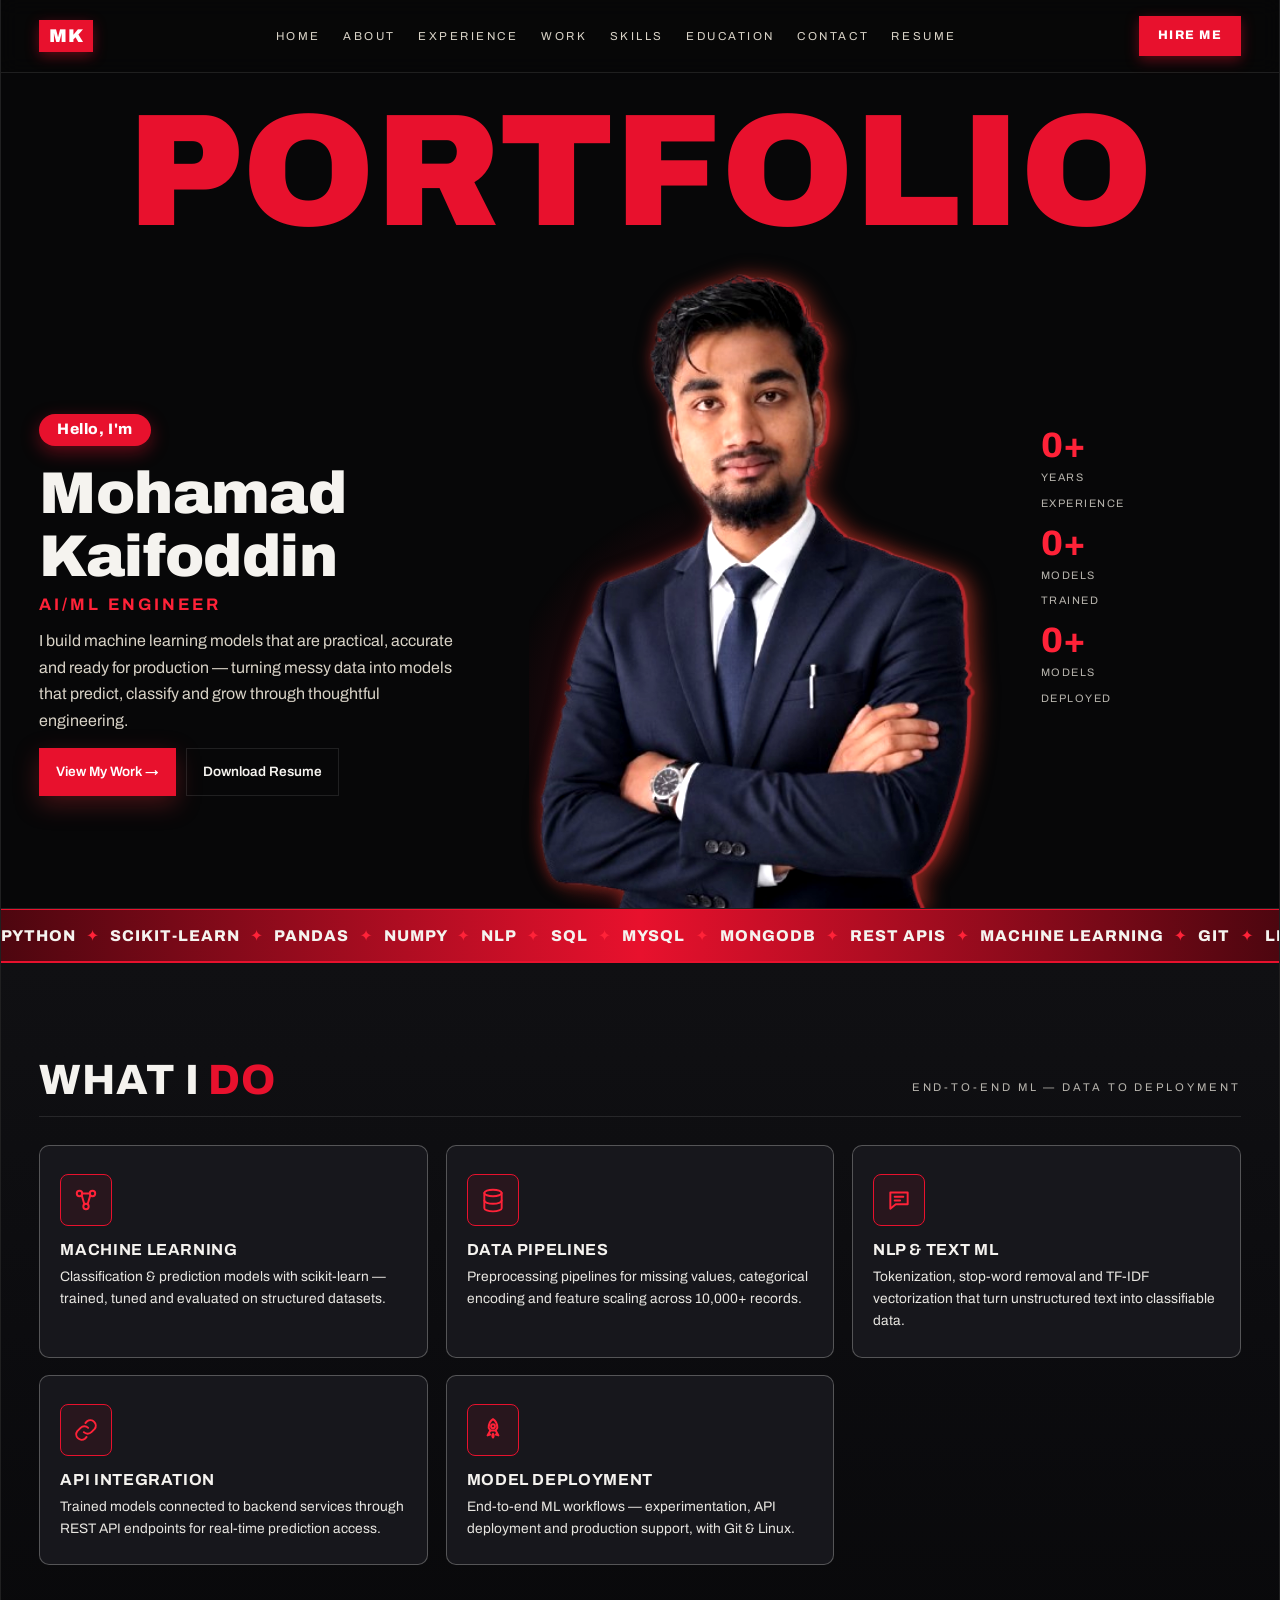
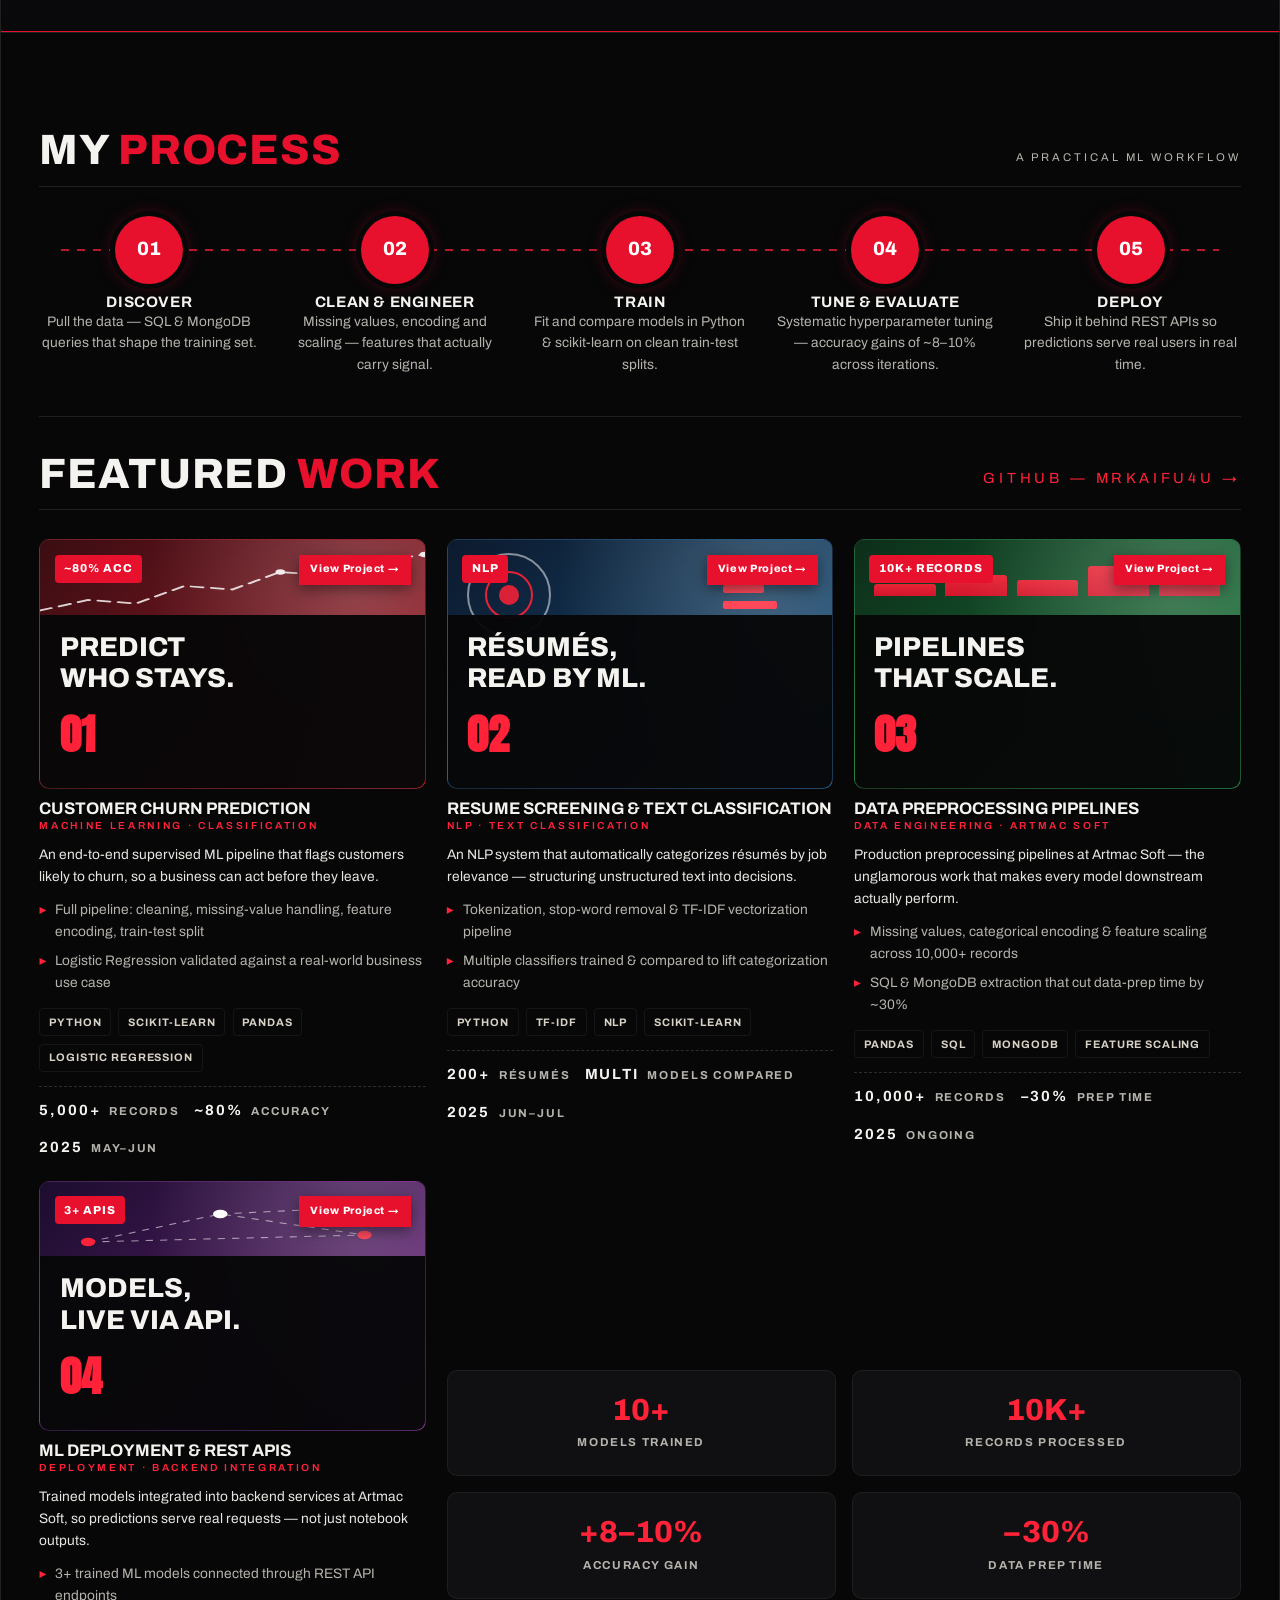
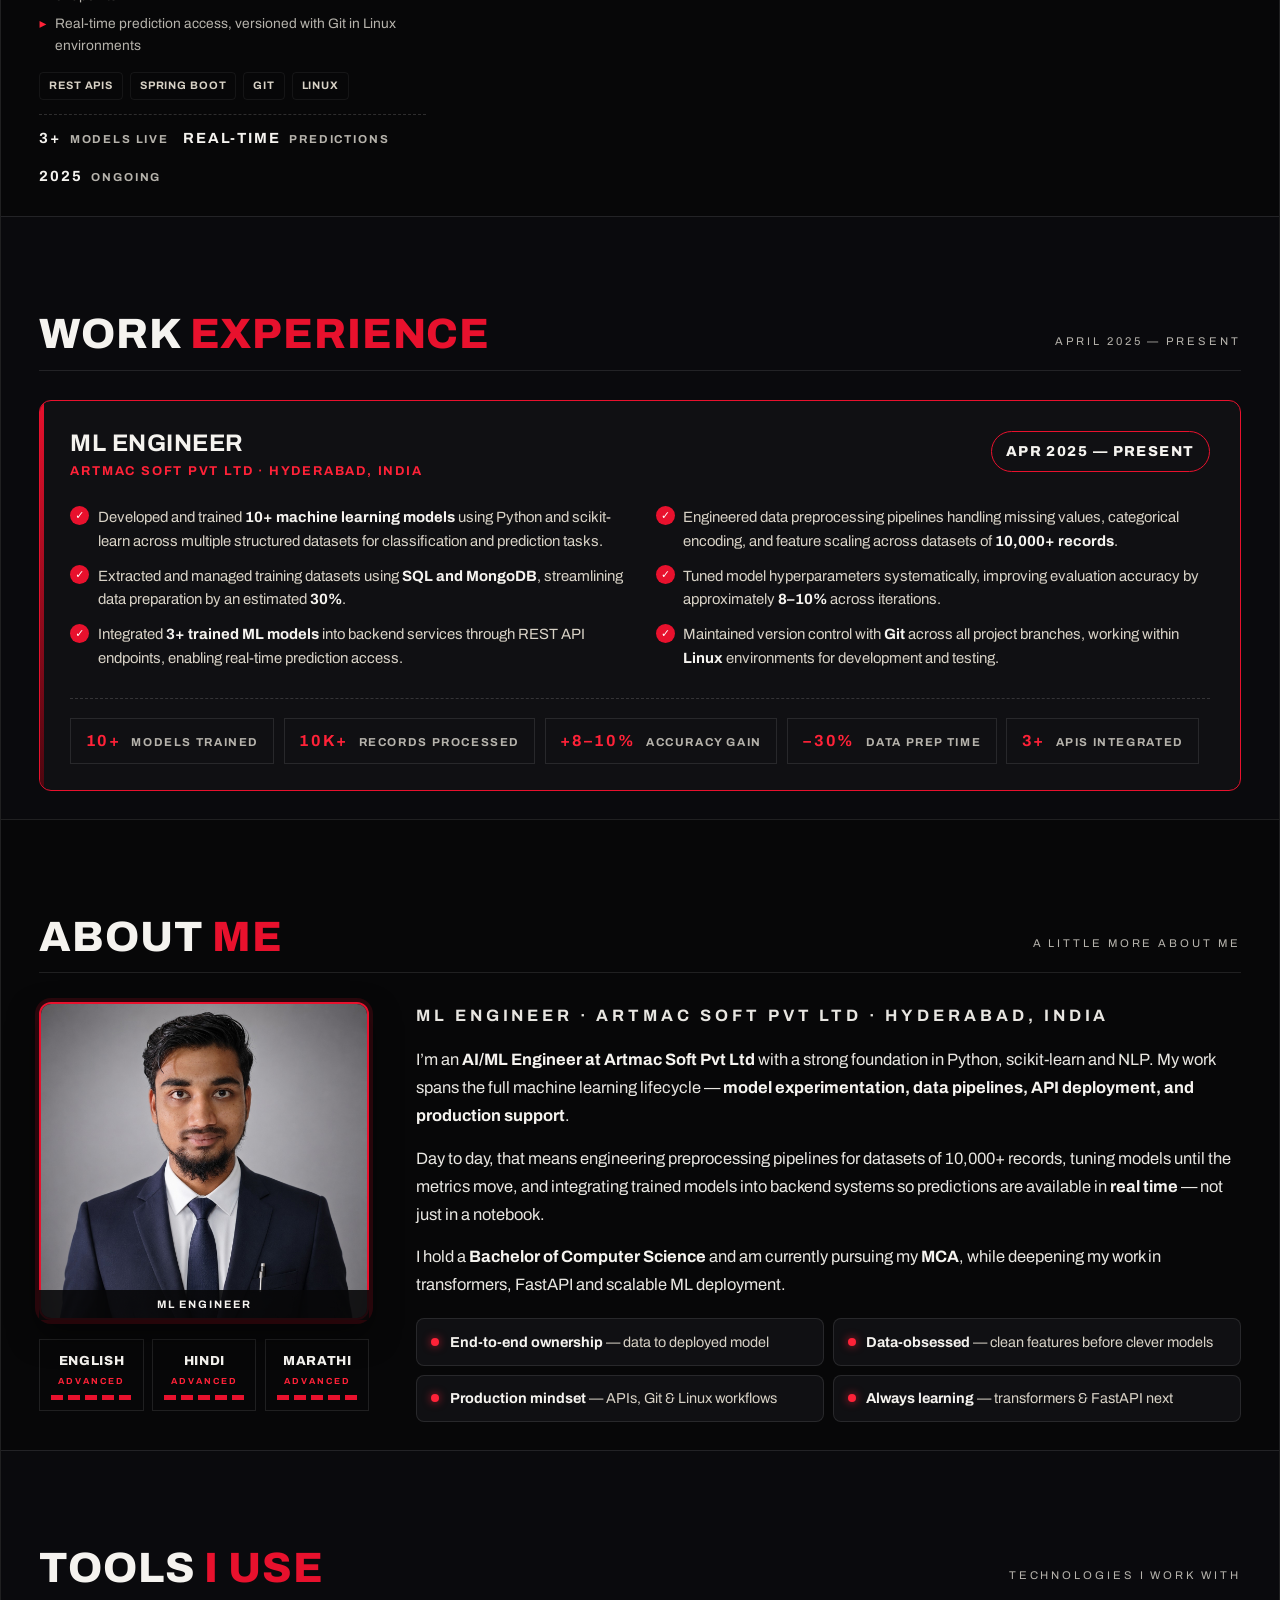
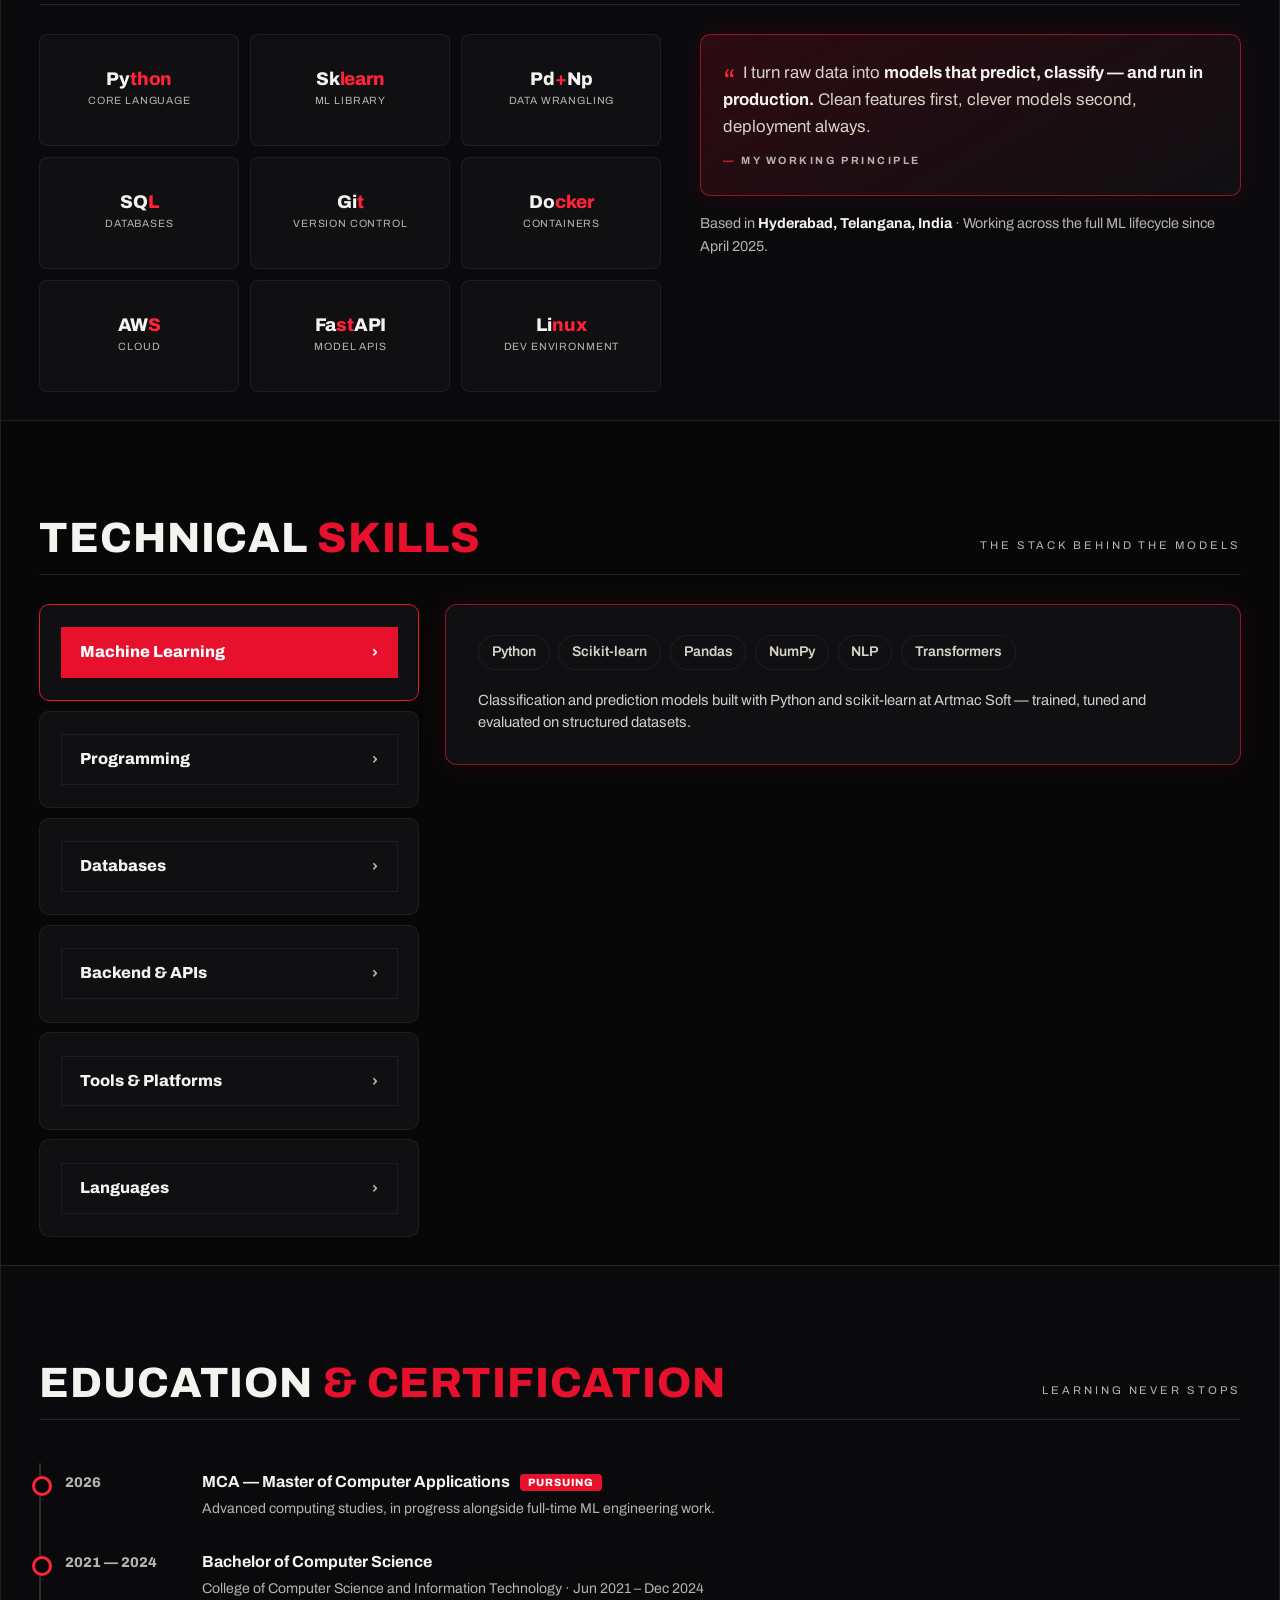
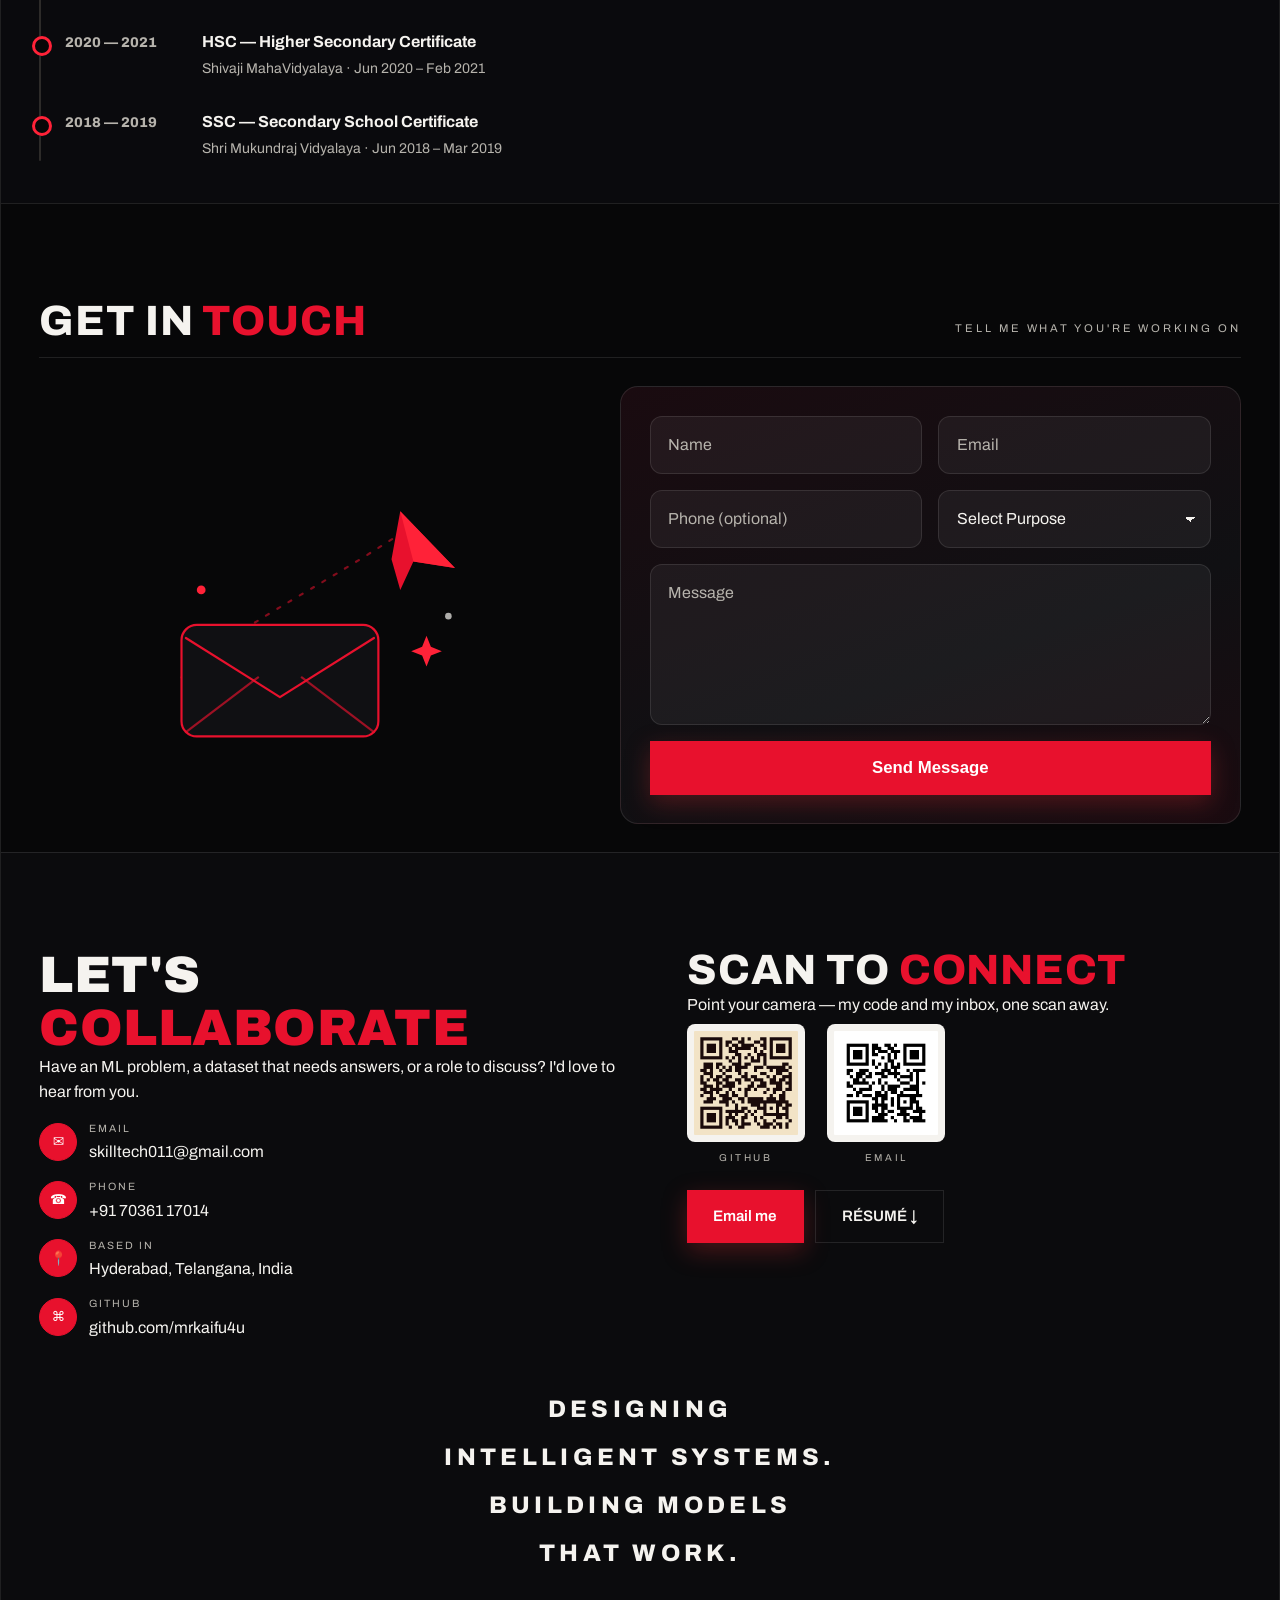
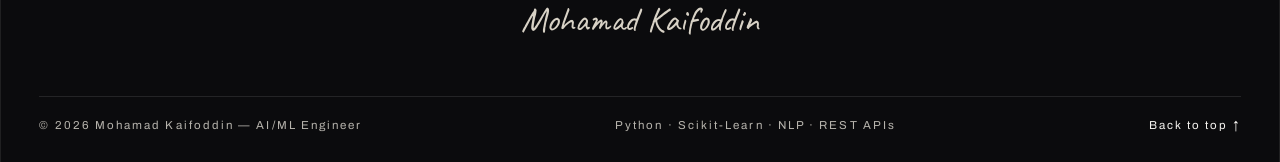
==== portfolio_webiste/index.html @ ff74d94d "v52: narrower red shadow on hero photo" ====
<!DOCTYPE html>
<html lang="en">
<head>
  <meta charset="UTF-8" />
  <meta name="viewport" content="width=device-width, initial-scale=1.0" />
  <title>Mohamad Kaifoddin — AI/ML Engineer</title>
  <meta name="description" content="Portfolio of Mohamad Kaifoddin, AI/ML Engineer in Hyderabad, India. Python, Scikit-learn, NLP, data pipelines and model deployment. ML Engineer at Artmac Soft Pvt Ltd." />
  <meta property="og:title" content="Mohamad Kaifoddin — AI/ML Engineer" />
  <meta property="og:description" content="I build machine learning models that are practical, accurate and ready for production." />
  <meta property="og:image" content="kaif_1.jpeg" />
  <link rel="preconnect" href="https://fonts.googleapis.com" />
  <link rel="preconnect" href="https://fonts.gstatic.com" crossorigin />
  <link href="https://fonts.googleapis.com/css2?family=Anton&family=Archivo:wght@400;500;600;700;800;900&family=Caveat:wght@600;700&family=Inter:wght@400;500;600;700&display=swap" rel="stylesheet" />
  <link rel="stylesheet" href="style.css?v=52" />
  <link rel="icon" href="data:image/svg+xml,<svg xmlns='http://www.w3.org/2000/svg' viewBox='0 0 100 100'><rect width='100' height='100' rx='20' fill='%23c1272d'/><text x='50' y='68' font-size='52' text-anchor='middle' fill='%23f2e3c6' font-family='Arial' font-weight='bold'>MK</text></svg>" />
  <noscript><style>.page-skeleton{display:none!important}</style></noscript>
</head>
<body>
  <!-- PAGE SKELETON LOADER : shimmering placeholders while the page loads -->
  <div class="page-skeleton" id="pageSkeleton" aria-hidden="true">
    <div class="sk sk-topbar"></div>
    <div class="sk sk-hero"></div>
    <div class="sk-row"><div class="sk sk-card"></div><div class="sk sk-card"></div><div class="sk sk-card"></div></div>
    <div class="sk-row"><div class="sk sk-card"></div><div class="sk sk-card"></div></div>
    <div class="sk sk-wide"></div>
  </div>
  <div class="progress" id="progress" aria-hidden="true"></div>
  <div class="cursor" id="cursor" aria-hidden="true"></div>

  <div class="poster">
    <!-- TOP BAR : exactly like the reference -->
    <header class="topbar">
      <a class="brand" href="#home" aria-label="Mohamad Kaifoddin — home"><span class="brand-mark">MK</span></a>
      <nav class="topnav" id="topnav" aria-label="Sections">
        <a href="#home">Home</a>
        <a href="#about">About</a>
        <a href="#experience">Experience</a>
        <a href="#work">Work</a>
        <a href="#skills">Skills</a>
        <a href="#education">Education</a>
        <a href="#get-in-touch">Contact</a>
        <a href="Mohamad_Kaifoddin_AI_ML_Engineer_1-3Yrs.pdf" target="_blank" rel="noopener">Resume</a>
      </nav>
      <button class="nav-toggle" id="navToggle" type="button" aria-label="Open menu" aria-expanded="false" aria-controls="topnav"><span></span><span></span><span></span></button>
      <a class="hire-me" href="#get-in-touch">Hire Me</a>
    </header>

    <!-- HERO -->
    <section class="hero" id="home">
      <h1 class="mega" aria-label="Portfolio"><span>P</span><span>O</span><span>R</span><span>T</span><span>F</span><span>O</span><span>L</span><span>I</span><span>O</span></h1>


      <div class="hero-grid">
        <div class="hero-left reveal">
          <p class="hello">Hello, I'm</p>
          <h2>Mohamad<br />Kaifoddin</h2>
          <p class="role">AI/ML Engineer</p>
          <p class="hero-text">I build machine learning models that are practical, accurate and ready for production — turning messy data into models that predict, classify and grow through thoughtful engineering.</p>
          <div class="hero-cta">
            <a class="btn btn-red" href="#work">View My Work →</a>
            <a class="btn btn-ghost" href="Mohamad_Kaifoddin_AI_ML_Engineer_1-3Yrs.pdf" download="Mohamad_Kaifoddin_AI_ML_Engineer_1-3Yrs.pdf">Download Resume</a>
          </div>
        </div>

        <div class="hero-photo reveal" id="heroPhoto">
          <div class="photo-circle" aria-hidden="true"></div>
          <div class="photo-glow" aria-hidden="true"></div>
          <img src="kaif_1-removebg-preview.png" alt="Mohamad Kaifoddin, AI/ML Engineer, arms crossed" />
          <div class="badge-rot" aria-hidden="true">
            <svg viewBox="0 0 120 120"><defs><path id="circ" d="M60,60 m-46,0 a46,46 0 1,1 92,0 a46,46 0 1,1 -92,0"/></defs><text><textPath href="#circ">DESIGNING INTELLIGENT SYSTEMS • BUILDING MODELS THAT WORK • </textPath></text><text x="60" y="68" class="badge-star">✦</text></svg>
          </div>
        </div>

        <div class="hero-right reveal">
          <p class="hero-side-note">Designing intelligent systems. Building models that work.</p>
          <div class="stats">
            <div class="stat"><strong><span class="count" data-target="1">0</span>+</strong><span>Years<br />Experience</span></div>
            <div class="stat"><strong><span class="count" data-target="10">0</span>+</strong><span>Models<br />Trained</span></div>
            <div class="stat"><strong><span class="count" data-target="3">0</span>+</strong><span>Models<br />Deployed</span></div>
          </div>
        </div>
      </div>
    </section>

    <!-- WHAT I DO -->
    <!-- MARQUEE : scrolling skills strip, like the reference -->
    <div class="marquee" aria-label="Skills at a glance">
      <div class="marquee-track">
        <span>Python <i>✦</i> Scikit-learn <i>✦</i> Pandas <i>✦</i> NumPy <i>✦</i> NLP <i>✦</i> SQL <i>✦</i> MySQL <i>✦</i> MongoDB <i>✦</i> REST APIs <i>✦</i> Machine Learning <i>✦</i> Git <i>✦</i> Linux <i>✦</i> Docker <i>✦</i> AWS <i>✦</i> JavaScript <i>✦</i>&nbsp;</span>
        <span aria-hidden="true">Python <i>✦</i> Scikit-learn <i>✦</i> Pandas <i>✦</i> NumPy <i>✦</i> NLP <i>✦</i> SQL <i>✦</i> MySQL <i>✦</i> MongoDB <i>✦</i> REST APIs <i>✦</i> Machine Learning <i>✦</i> Git <i>✦</i> Linux <i>✦</i> Docker <i>✦</i> AWS <i>✦</i> JavaScript <i>✦</i>&nbsp;</span>
      </div>
    </div>

    <section class="block" id="services">
      <div class="sec-head reveal">
        <h2 class="sec-title">WHAT I <em>DO</em></h2>
        <span class="sec-kicker">End-to-end ML — data to deployment</span>
      </div>
      <div class="cards-5">
        <article class="card reveal"><div class="card-ic"><svg viewBox="0 0 24 24" fill="none" stroke="currentColor" stroke-width="1.8" stroke-linecap="round"><circle cx="6" cy="6" r="2.5"/><circle cx="18" cy="6" r="2.5"/><circle cx="12" cy="18" r="2.5"/><path d="M8 7.5 10.5 16M16 7.5 13.5 16M8.5 6h7"/></svg></div><h3>MACHINE LEARNING</h3><p>Classification &amp; prediction models with scikit-learn — trained, tuned and evaluated on structured datasets.</p></article>
        <article class="card reveal"><div class="card-ic"><svg viewBox="0 0 24 24" fill="none" stroke="currentColor" stroke-width="1.8" stroke-linecap="round"><ellipse cx="12" cy="5.5" rx="8" ry="3"/><path d="M4 5.5v14c0 1.7 3.6 3 8 3s8-1.3 8-3v-14"/><path d="M4 12.5c0 1.7 3.6 3 8 3s8-1.3 8-3"/></svg></div><h3>DATA PIPELINES</h3><p>Preprocessing pipelines for missing values, categorical encoding and feature scaling across 10,000+ records.</p></article>
        <article class="card reveal"><div class="card-ic"><svg viewBox="0 0 24 24" fill="none" stroke="currentColor" stroke-width="1.8" stroke-linecap="round" stroke-linejoin="round"><path d="M4 5h16v11H9l-5 4V5z"/><path d="M8 9h8M8 12.5h5"/></svg></div><h3>NLP &amp; TEXT ML</h3><p>Tokenization, stop-word removal and TF-IDF vectorization that turn unstructured text into classifiable data.</p></article>
        <article class="card reveal"><div class="card-ic"><svg viewBox="0 0 24 24" fill="none" stroke="currentColor" stroke-width="1.8" stroke-linecap="round"><path d="M10 14a5 5 0 0 0 7 0l3-3a5 5 0 0 0-7-7l-1.5 1.5"/><path d="M14 10a5 5 0 0 0-7 0l-3 3a5 5 0 0 0 7 7l1.5-1.5"/></svg></div><h3>API INTEGRATION</h3><p>Trained models connected to backend services through REST API endpoints for real-time prediction access.</p></article>
        <article class="card reveal"><div class="card-ic"><svg viewBox="0 0 24 24" fill="none" stroke="currentColor" stroke-width="1.8" stroke-linecap="round" stroke-linejoin="round"><path d="M12 2c2.8 1.8 4 5 4 8l-1.5 2.5h-5L8 10c0-3 1.2-6.2 4-8z"/><circle cx="12" cy="8.5" r="1.8"/><path d="M9.5 12.5 7 17l2.5-.8M14.5 12.5 17 17l-2.5-.8"/><path d="M12 15.5c.8 1.2.8 2.5 0 3.5-.8-1-.8-2.3 0-3.5z"/></svg></div><h3>MODEL DEPLOYMENT</h3><p>End-to-end ML workflows — experimentation, API deployment and production support, with Git &amp; Linux.</p></article>
      </div>
    </section>

    <!-- MY PROCESS + FEATURED WORK -->
    <section class="block split">
      <div class="process reveal">
        <div class="sec-head">
          <h2 class="sec-title">MY <em>PROCESS</em></h2>
          <span class="sec-kicker">A practical ML workflow</span>
        </div>
        <ol class="steps">
          <li><span>01</span><div class="step-ic"><svg viewBox="0 0 24 24" fill="none" stroke="currentColor" stroke-width="1.8" stroke-linecap="round"><circle cx="10.5" cy="10.5" r="6.5"/><path d="m15.5 15.5 5 5"/></svg></div><div><h3>DISCOVER</h3><p>Pull the data — SQL &amp; MongoDB queries that shape the training set.</p></div></li>
          <li><span>02</span><div class="step-ic"><svg viewBox="0 0 24 24" fill="none" stroke="currentColor" stroke-width="1.8" stroke-linecap="round" stroke-linejoin="round"><path d="M3 5h18l-7 8v5l-4 2v-7L3 5z"/></svg></div><div><h3>CLEAN &amp; ENGINEER</h3><p>Missing values, encoding and scaling — features that actually carry signal.</p></div></li>
          <li><span>03</span><div class="step-ic"><svg viewBox="0 0 24 24" fill="none" stroke="currentColor" stroke-width="1.8" stroke-linecap="round" stroke-linejoin="round"><path d="M10 2v6L4.5 18a2 2 0 0 0 1.8 3h11.4a2 2 0 0 0 1.8-3L14 8V2"/><path d="M8.5 2h7"/><path d="M7 14h10"/></svg></div><div><h3>TRAIN</h3><p>Fit and compare models in Python &amp; scikit-learn on clean train-test splits.</p></div></li>
          <li><span>04</span><div class="step-ic"><svg viewBox="0 0 24 24" fill="none" stroke="currentColor" stroke-width="1.8" stroke-linecap="round"><path d="M4 7h9M19 7h1M4 17h3M13 17h7"/><circle cx="15" cy="7" r="2.2"/><circle cx="9" cy="17" r="2.2"/></svg></div><div><h3>TUNE &amp; EVALUATE</h3><p>Systematic hyperparameter tuning — accuracy gains of ~8–10% across iterations.</p></div></li>
          <li><span>05</span><div class="step-ic"><svg viewBox="0 0 24 24" fill="none" stroke="currentColor" stroke-width="1.8" stroke-linecap="round" stroke-linejoin="round"><path d="M12 2c2.8 1.8 4 5 4 8l-1.5 2.5h-5L8 10c0-3 1.2-6.2 4-8z"/><circle cx="12" cy="8.5" r="1.8"/><path d="M9.5 12.5 7 17l2.5-.8M14.5 12.5 17 17l-2.5-.8"/></svg></div><div><h3>DEPLOY</h3><p>Ship it behind REST APIs so predictions serve real users in real time.</p></div></li>
        </ol>
      </div>

      <div class="work" id="work">
        <div class="work-head reveal">
          <h2 class="sec-title">FEATURED <em>WORK</em></h2>
          <a class="sec-kicker" href="https://github.com/mrkaifu4u" target="_blank" rel="noopener">GITHUB — MRKAIFU4U →</a>
        </div>
        <div class="projects">
          <article class="project reveal">
            <div class="project-visual churn">
              <span class="project-badge">~80% ACC</span>
              <a class="project-view" href="https://github.com/mrkaifu4u" target="_blank" rel="noopener">View Project →</a>
              <svg class="viz-line" viewBox="0 0 320 100" preserveAspectRatio="none" aria-hidden="true"><polyline points="0,85 40,70 80,75 120,50 160,55 200,30 240,35 280,15 320,5" fill="none" stroke="rgba(255,255,255,.9)" stroke-width="2.5" stroke-linecap="round"/><circle cx="200" cy="30" r="4" fill="#fff"/><circle cx="320" cy="5" r="4" fill="#fff"/></svg>
              <h3>PREDICT<br />WHO STAYS.</h3>
              <span class="project-num">01</span>
            </div>
            <h3 class="project-name">CUSTOMER CHURN PREDICTION</h3>
            <p class="project-cat">MACHINE LEARNING · CLASSIFICATION</p>
            <p class="project-desc">An end-to-end supervised ML pipeline that flags customers likely to churn, so a business can act before they leave.</p>
            <ul class="project-points">
              <li>Full pipeline: cleaning, missing-value handling, feature encoding, train-test split</li>
              <li>Logistic Regression validated against a real-world business use case</li>
            </ul>
            <div class="project-tags"><span>PYTHON</span><span>SCIKIT-LEARN</span><span>PANDAS</span><span>LOGISTIC REGRESSION</span></div>
            <div class="project-meta"><span><strong>5,000+</strong> Records</span><span><strong>~80%</strong> Accuracy</span><span><strong>2025</strong> May–Jun</span></div>
          </article>
          <article class="project reveal">
            <div class="project-visual nlp">
              <span class="project-badge">NLP</span>
              <a class="project-view" href="https://github.com/mrkaifu4u" target="_blank" rel="noopener">View Project →</a>
              <div class="viz-rings" aria-hidden="true"><span></span><span></span><span></span></div>
              <div class="viz-bars" aria-hidden="true"><i style="--w:70%"></i><i style="--w:45%"></i><i style="--w:60%"></i></div>
              <h3>RÉSUMÉS,<br />READ BY ML.</h3>
              <span class="project-num">02</span>
            </div>
            <h3 class="project-name">RESUME SCREENING &amp; TEXT CLASSIFICATION</h3>
            <p class="project-cat">NLP · TEXT CLASSIFICATION</p>
            <p class="project-desc">An NLP system that automatically categorizes résumés by job relevance — structuring unstructured text into decisions.</p>
            <ul class="project-points">
              <li>Tokenization, stop-word removal &amp; TF-IDF vectorization pipeline</li>
              <li>Multiple classifiers trained &amp; compared to lift categorization accuracy</li>
            </ul>
            <div class="project-tags"><span>PYTHON</span><span>TF-IDF</span><span>NLP</span><span>SCIKIT-LEARN</span></div>
            <div class="project-meta"><span><strong>200+</strong> Résumés</span><span><strong>Multi</strong> Models Compared</span><span><strong>2025</strong> Jun–Jul</span></div>
          </article>
          <article class="project reveal">
            <div class="project-visual data">
              <span class="project-badge">10K+ RECORDS</span>
              <a class="project-view" href="https://github.com/mrkaifu4u" target="_blank" rel="noopener">View Project →</a>
              <div class="viz-chart" aria-hidden="true"><i style="--h:35%"></i><i style="--h:60%"></i><i style="--h:45%"></i><i style="--h:85%"></i><i style="--h:70%"></i></div>
              <h3>PIPELINES<br />THAT SCALE.</h3>
              <span class="project-num">03</span>
            </div>
            <h3 class="project-name">DATA PREPROCESSING PIPELINES</h3>
            <p class="project-cat">DATA ENGINEERING · ARTMAC SOFT</p>
            <p class="project-desc">Production preprocessing pipelines at Artmac Soft — the unglamorous work that makes every model downstream actually perform.</p>
            <ul class="project-points">
              <li>Missing values, categorical encoding &amp; feature scaling across 10,000+ records</li>
              <li>SQL &amp; MongoDB extraction that cut data-prep time by ~30%</li>
            </ul>
            <div class="project-tags"><span>PANDAS</span><span>SQL</span><span>MONGODB</span><span>FEATURE SCALING</span></div>
            <div class="project-meta"><span><strong>10,000+</strong> Records</span><span><strong>−30%</strong> Prep Time</span><span><strong>2025</strong> Ongoing</span></div>
          </article>
          <article class="project reveal">
            <div class="project-visual prod">
              <span class="project-badge">3+ APIS</span>
              <a class="project-view" href="https://github.com/mrkaifu4u" target="_blank" rel="noopener">View Project →</a>
              <svg class="viz-net" viewBox="0 0 320 100" preserveAspectRatio="none" aria-hidden="true"><path d="M40 70 150 30 270 60M150 30 270 20M40 70 270 60" stroke="rgba(255,255,255,.55)" stroke-width="1.5" fill="none"/><circle cx="40" cy="70" r="6" fill="#ff2238"/><circle cx="150" cy="30" r="6" fill="#fff"/><circle cx="270" cy="60" r="6" fill="#ff2238"/><circle cx="270" cy="20" r="5" fill="#fff"/></svg>
              <h3>MODELS,<br />LIVE VIA API.</h3>
              <span class="project-num">04</span>
            </div>
            <h3 class="project-name">ML DEPLOYMENT &amp; REST APIS</h3>
            <p class="project-cat">DEPLOYMENT · BACKEND INTEGRATION</p>
            <p class="project-desc">Trained models integrated into backend services at Artmac Soft, so predictions serve real requests — not just notebook outputs.</p>
            <ul class="project-points">
              <li>3+ trained ML models connected through REST API endpoints</li>
              <li>Real-time prediction access, versioned with Git in Linux environments</li>
            </ul>
            <div class="project-tags"><span>REST APIS</span><span>SPRING BOOT</span><span>GIT</span><span>LINUX</span></div>
            <div class="project-meta"><span><strong>3+</strong> Models Live</span><span><strong>Real-Time</strong> Predictions</span><span><strong>2025</strong> Ongoing</span></div>
          </article>
          <div class="work-stats reveal" aria-label="Performance statistics">
            <div class="work-stat"><strong>10+</strong><span>MODELS TRAINED</span></div>
            <div class="work-stat"><strong>10K+</strong><span>RECORDS PROCESSED</span></div>
            <div class="work-stat"><strong>+8–10%</strong><span>ACCURACY GAIN</span></div>
            <div class="work-stat"><strong>−30%</strong><span>DATA PREP TIME</span></div>
          </div>
        </div>
      </div>
    </section>

    <!-- WORK EXPERIENCE -->
    <section class="block" id="experience">
      <div class="sec-head reveal">
        <h2 class="sec-title">WORK <em>EXPERIENCE</em></h2>
        <span class="sec-kicker">April 2025 — Present</span>
      </div>
      <article class="job-card reveal">
        <div class="job-top">
          <div>
            <h3>ML ENGINEER</h3>
            <p class="job-sub">ARTMAC SOFT PVT LTD · HYDERABAD, INDIA</p>
          </div>
          <span class="job-when">APR 2025 — PRESENT</span>
        </div>
        <ul class="job-points">
          <li>Developed and trained <strong>10+ machine learning models</strong> using Python and scikit-learn across multiple structured datasets for classification and prediction tasks.</li>
          <li>Engineered data preprocessing pipelines handling missing values, categorical encoding, and feature scaling across datasets of <strong>10,000+ records</strong>.</li>
          <li>Extracted and managed training datasets using <strong>SQL and MongoDB</strong>, streamlining data preparation by an estimated <strong>30%</strong>.</li>
          <li>Tuned model hyperparameters systematically, improving evaluation accuracy by approximately <strong>8–10%</strong> across iterations.</li>
          <li>Integrated <strong>3+ trained ML models</strong> into backend services through REST API endpoints, enabling real-time prediction access.</li>
          <li>Maintained version control with <strong>Git</strong> across all project branches, working within <strong>Linux</strong> environments for development and testing.</li>
        </ul>
        <div class="job-stats">
          <span><strong>10+</strong> MODELS TRAINED</span>
          <span><strong>10K+</strong> RECORDS PROCESSED</span>
          <span><strong>+8–10%</strong> ACCURACY GAIN</span>
          <span><strong>−30%</strong> DATA PREP TIME</span>
          <span><strong>3+</strong> APIS INTEGRATED</span>
        </div>
      </article>
    </section>



    <!-- ABOUT ME -->
    <section class="block" id="about">
      <div class="sec-head reveal">
        <h2 class="sec-title">ABOUT <em>ME</em></h2>
        <span class="sec-kicker">A LITTLE MORE ABOUT ME</span>
      </div>
      <div class="about reveal">
        <div class="about-col-photo">
          <figure class="about-photo"><img src="kaif_2.jpeg" alt="Portrait of Mohamad Kaifoddin" /><figcaption>ML ENGINEER</figcaption></figure>
          <div class="lang-row">
            <div class="lang-box"><div class="lname">ENGLISH</div><div class="lvl">Advanced</div><div class="dots"><i></i><i></i><i></i><i></i><i></i></div></div>
            <div class="lang-box"><div class="lname">HINDI</div><div class="lvl">Advanced</div><div class="dots"><i></i><i></i><i></i><i></i><i></i></div></div>
            <div class="lang-box"><div class="lname">MARATHI</div><div class="lvl">Advanced</div><div class="dots"><i></i><i></i><i></i><i></i><i></i></div></div>
          </div>
        </div>
        <div class="about-col-text">
          <p class="about-role">ML ENGINEER · ARTMAC SOFT PVT LTD · HYDERABAD, INDIA</p>
          <p>I’m an <b>AI/ML Engineer at Artmac Soft Pvt Ltd</b> with a strong foundation in Python, scikit-learn and NLP. My work spans the full machine learning lifecycle — <b>model experimentation, data pipelines, API deployment, and production support</b>.</p>
          <p>Day to day, that means engineering preprocessing pipelines for datasets of 10,000+ records, tuning models until the metrics move, and integrating trained models into backend systems so predictions are available in <b>real time</b> — not just in a notebook.</p>
          <p>I hold a <b>Bachelor of Computer Science</b> and am currently pursuing my <b>MCA</b>, while deepening my work in transformers, FastAPI and scalable ML deployment.</p>
          <ul class="traits">
            <li><span class="tdot" aria-hidden="true"></span><span><b>End-to-end ownership</b> — data to deployed model</span></li>
            <li><span class="tdot" aria-hidden="true"></span><span><b>Data-obsessed</b> — clean features before clever models</span></li>
            <li><span class="tdot" aria-hidden="true"></span><span><b>Production mindset</b> — APIs, Git &amp; Linux workflows</span></li>
            <li><span class="tdot" aria-hidden="true"></span><span><b>Always learning</b> — transformers &amp; FastAPI next</span></li>
          </ul>
        </div>
      </div>
    </section>

    <!-- TOOLS I USE -->
    <section class="block" id="tools">
      <div class="sec-head reveal">
        <h2 class="sec-title">TOOLS <em>I USE</em></h2>
        <span class="sec-kicker">TECHNOLOGIES I WORK WITH</span>
      </div>
      <div class="tools reveal">
        <div class="tool-grid">
          <span><img class="tool-logo" src="https://cdn.simpleicons.org/python/3776AB" alt="" loading="lazy" onerror="this.style.display='none'" /><b>Py<i>thon</i></b>CORE LANGUAGE</span>
          <span><img class="tool-logo" src="https://cdn.simpleicons.org/scikitlearn/F7931E" alt="" loading="lazy" onerror="this.style.display='none'" /><b>Sk<i>learn</i></b>ML LIBRARY</span>
          <span><img class="tool-logo" src="https://cdn.simpleicons.org/pandas/150458" alt="" loading="lazy" onerror="this.style.display='none'" /><b>Pd<i>+</i>Np</b>DATA WRANGLING</span>
          <span><img class="tool-logo" src="https://cdn.simpleicons.org/mysql/4479A1" alt="" loading="lazy" onerror="this.style.display='none'" /><b>SQ<i>L</i></b>DATABASES</span>
          <span><img class="tool-logo" src="https://cdn.simpleicons.org/git/F05032" alt="" loading="lazy" onerror="this.style.display='none'" /><b>Gi<i>t</i></b>VERSION CONTROL</span>
          <span><img class="tool-logo" src="https://cdn.simpleicons.org/docker/2496ED" alt="" loading="lazy" onerror="this.style.display='none'" /><b>Do<i>cker</i></b>CONTAINERS</span>
          <span><img class="tool-logo" src="https://cdn.simpleicons.org/amazonaws/FF9900" alt="" loading="lazy" onerror="this.style.display='none'" /><b>AW<i>S</i></b>CLOUD</span>
          <span><img class="tool-logo" src="https://cdn.simpleicons.org/fastapi/009688" alt="" loading="lazy" onerror="this.style.display='none'" /><b>Fa<i>st</i>API</b>MODEL APIS</span>
          <span><img class="tool-logo" src="https://cdn.simpleicons.org/linux/FCC624" alt="" loading="lazy" onerror="this.style.display='none'" /><b>Li<i>nux</i></b>DEV ENVIRONMENT</span>
        </div>
        <div class="tools-side">
          <blockquote class="tools-quote">
            <span class="qmark">“</span>
            I turn raw data into <b>models that predict, classify — and run in production.</b> Clean features first, clever models second, deployment always.
            <cite><span>—</span> My Working Principle</cite>
          </blockquote>
          <p class="lang">Based in <strong>Hyderabad, Telangana, India</strong> · Working across the full ML lifecycle since April 2025.</p>
        </div>
      </div>
    </section>

    <!-- SKILLS : grouped resume skills, like the reference -->
    <section class="block" id="skills">
      <div class="sec-head reveal">
        <h2 class="sec-title">TECHNICAL <em>SKILLS</em></h2>
        <span class="sec-kicker">The stack behind the models</span>
      </div>
      <div class="skill-groups">
        <div class="skill-list">
        <div class="skill-group reveal open selected"><h3><button class="skill-toggle" type="button" aria-expanded="true"><span class="skill-title">Machine Learning</span><span class="skill-chev" aria-hidden="true">⌄</span></button></h3><div class="skill-chips"><span>Python</span><span>Scikit-learn</span><span>Pandas</span><span>NumPy</span><span>NLP</span><span>Transformers</span><p class="skill-note">Classification and prediction models built with Python and scikit-learn at Artmac Soft — trained, tuned and evaluated on structured datasets.</p></div></div>
        <div class="skill-group reveal"><h3><button class="skill-toggle" type="button" aria-expanded="false"><span class="skill-title">Programming</span><span class="skill-chev" aria-hidden="true">⌄</span></button></h3><div class="skill-chips"><span>Java</span><span>C</span><span>C++</span><span>JavaScript</span><p class="skill-note">General-purpose programming across Java, C, C++ and JavaScript, alongside Python for ML work.</p></div></div>
        <div class="skill-group reveal"><h3><button class="skill-toggle" type="button" aria-expanded="false"><span class="skill-title">Databases</span><span class="skill-chev" aria-hidden="true">⌄</span></button></h3><div class="skill-chips"><span>SQL</span><span>MySQL</span><span>MongoDB</span><p class="skill-note">SQL, MySQL and MongoDB for extracting and managing the training datasets behind every model.</p></div></div>
        <div class="skill-group reveal"><h3><button class="skill-toggle" type="button" aria-expanded="false"><span class="skill-title">Backend &amp; APIs</span><span class="skill-chev" aria-hidden="true">⌄</span></button></h3><div class="skill-chips"><span>REST APIs</span><span>Spring Boot</span><span>FastAPI</span><p class="skill-note">REST APIs and backend integration so trained models serve predictions in real time, not just in notebooks.</p></div></div>
        <div class="skill-group reveal"><h3><button class="skill-toggle" type="button" aria-expanded="false"><span class="skill-title">Tools &amp; Platforms</span><span class="skill-chev" aria-hidden="true">⌄</span></button></h3><div class="skill-chips"><span>Git</span><span>Linux</span><span>Postman</span><span>JIRA</span><span>AWS</span><span>Docker</span><p class="skill-note">Git, Linux, Postman, JIRA, AWS and Docker for development, testing and deployment workflows.</p></div></div>
        <div class="skill-group reveal"><h3><button class="skill-toggle" type="button" aria-expanded="false"><span class="skill-title">Languages</span><span class="skill-chev" aria-hidden="true">⌄</span></button></h3><div class="skill-chips"><span>English · Advanced</span><span>Hindi · Advanced</span><span>Marathi · Advanced</span><p class="skill-note">English, Hindi and Marathi — all Advanced, for working across teams and documentation.</p></div></div>
        </div>
        <div class="skill-detail" id="skillDetail"><div class="skill-chips"><span>Python</span><span>Scikit-learn</span><span>Pandas</span><span>NumPy</span><span>NLP</span><span>Transformers</span><p class="skill-note">Classification and prediction models built with Python and scikit-learn at Artmac Soft — trained, tuned and evaluated on structured datasets.</p></div></div>
      </div>
    </section>

    <!-- EDUCATION & CERTIFICATION -->
    <section class="block" id="education">
      <div class="sec-head reveal">
        <h2 class="sec-title">EDUCATION <em>&amp; CERTIFICATION</em></h2>
        <span class="sec-kicker">Learning never stops</span>
      </div>
      <div class="edu-grid">
        <div class="timeline-wrap reveal" id="eduTimeline">
          <div class="timeline-track" aria-hidden="true"><div class="timeline-fill" id="timelineFill"></div></div>
          <ol class="timeline edu-timeline">
            <li class="timeline-item"><span class="edu-year">2026</span><div><strong>MCA — Master of Computer Applications <em class="tag-pill">PURSUING</em></strong><span>Advanced computing studies, in progress alongside full-time ML engineering work.</span></div></li>
            <li class="timeline-item"><span class="edu-year">2021 — 2024</span><div><strong>Bachelor of Computer Science</strong><span>College of Computer Science and Information Technology · Jun 2021 – Dec 2024</span></div></li>
            <li class="timeline-item"><span class="edu-year">2020 — 2021</span><div><strong>HSC — Higher Secondary Certificate</strong><span>Shivaji MahaVidyalaya · Jun 2020 – Feb 2021</span></div></li>
            <li class="timeline-item"><span class="edu-year">2018 — 2019</span><div><strong>SSC — Secondary School Certificate</strong><span>Shri Mukundraj Vidyalaya · Jun 2018 – Mar 2019</span></div></li>
          </ol>
        </div>
        <article class="cert-card reveal">
          <span class="cert-star" aria-hidden="true">✦</span>
          <h3>FIELD TECHNICIAN — COMPUTING &amp; PERIPHERALS</h3>
          <p>Certified by ESSCI under the National Skill Development Corporation (NSDC) — trained in computer hardware fundamentals, system installations, troubleshooting, and peripheral maintenance.</p>
          <p class="cert-meta">ELE/Q4601 · NSQF LEVEL 4 · CERTIFIED 09 JUL 2023</p>
        </article>
      </div>
    </section>

    <!-- CONTACT FORM -->
    <section class="block" id="get-in-touch">
      <div class="sec-head reveal">
        <h2 class="sec-title">GET IN <em>TOUCH</em></h2>
        <span class="sec-kicker">Tell me what you're working on</span>
      </div>
      <div class="contact-grid">
        <div class="contact-art reveal" aria-hidden="true">
          <svg viewBox="0 0 320 260" fill="none">
            <path d="M48 196 C 96 150, 168 118, 252 62" stroke="#e8112d" stroke-width="2" stroke-dasharray="3 9" opacity=".55" stroke-linecap="round" />
            <path d="M248 44 L 298 96 L 260 90 L 248 116 L 240 88 Z" fill="#e8112d" />
            <path d="M248 44 L 298 96 L 260 90 Z" fill="#ff2238" />
            <rect x="48" y="148" width="180" height="102" rx="14" fill="#101013" stroke="#e8112d" stroke-width="2" />
            <path d="M52 160 L 138 214 L 224 160" stroke="#e8112d" stroke-width="2" stroke-linecap="round" stroke-linejoin="round" />
            <path d="M52 246 L 118 196 M 224 246 L 158 196" stroke="#e8112d" stroke-width="2" opacity=".65" stroke-linecap="round" />
            <path d="M272 158 l4 10 10 4 -10 4 -4 10 -4 -10 -10 -4 10 -4z" fill="#ff2238" />
            <circle cx="66" cy="116" r="4" fill="#ff2238" />
            <circle cx="292" cy="140" r="3" fill="#f5f3ef" opacity=".7" />
          </svg>
        </div>
        <form class="contact-form reveal" id="contactForm" novalidate>
        <input type="text" name="name" placeholder="Name" autocomplete="name" required aria-label="Name" />
        <input type="email" name="email" placeholder="Email" autocomplete="email" required aria-label="Email" />
        <input type="tel" name="phone" placeholder="Phone (optional)" autocomplete="tel" inputmode="tel" pattern="\+?[0-9][0-9\s\-()]{6,19}" maxlength="20" title="Enter a valid phone number using digits only, e.g. +91 70361 17014" aria-label="Phone Number" />
        <select name="purpose" autocomplete="off" required aria-label="Select Purpose">
          <option value="" selected disabled>Select Purpose</option>
          <option>Job Opportunity</option>
          <option>Freelance Project</option>
          <option>Internship</option>
          <option>Collaboration</option>
          <option>Business Inquiry</option>
          <option>Resume Request</option>
          <option>Project Discussion</option>
          <option>Website Development</option>
          <option>AI / ML Consultation</option>
          <option>General Inquiry</option>
          <option>Other</option>
        </select>
        <textarea name="message" placeholder="Message" rows="5" autocomplete="off" required aria-label="Message"></textarea>
        <button type="submit" class="btn btn-red form-send"><span class="btn-spinner" aria-hidden="true"></span><span class="btn-label">Send Message</span></button>
        <p class="form-success" id="formSuccess" hidden>Message sent successfully — thank you for reaching out. I'll get back to you shortly.</p>
      </form>
      </div>
    </section>

    <!-- LET'S COLLABORATE + SCAN TO CONNECT -->
    <footer class="block footer" id="contact">
      <div class="foot-col reveal">
        <h2 class="foot-big">LET'S<br /><em>COLLABORATE</em></h2>
        <p>Have an ML problem, a dataset that needs answers, or a role to discuss? I'd love to hear from you.</p>
        <ul class="contact-list">
          <li><span class="contact-ic">✉</span><div><span class="contact-label">EMAIL</span><a href="mailto:skilltech011@gmail.com">skilltech011@gmail.com</a></div></li>
          <li><span class="contact-ic">☎</span><div><span class="contact-label">PHONE</span><a href="tel:+917036117014">+91 70361 17014</a></div></li>
          <li><span class="contact-ic">📍</span><div><span class="contact-label">BASED IN</span>Hyderabad, Telangana, India</div></li>
          <li><span class="contact-ic">⌘</span><div><span class="contact-label">GITHUB</span><a href="https://github.com/mrkaifu4u" target="_blank" rel="noopener">github.com/mrkaifu4u</a></div></li>
        </ul>
      </div>
      <div class="foot-col reveal">
        <h2 class="sec-title">SCAN TO <em>CONNECT</em></h2>
        <p>Point your camera — my code and my inbox, one scan away.</p>
        <div class="qr-row">
          <figure><img src="qr-github.png" alt="QR code linking to Mohamad Kaifoddin's GitHub profile" /><figcaption>GitHub</figcaption></figure>
          <figure><img src="qr-email.png" alt="QR code to email Mohamad Kaifoddin" /><figcaption>Email</figcaption></figure>
        </div>
        <div class="foot-cta">
          <a class="btn btn-red" href="mailto:skilltech011@gmail.com">Email me</a>
          <a class="btn btn-ghost" href="Mohamad_Kaifoddin_AI_ML_Engineer_1-3Yrs.pdf" download="Mohamad_Kaifoddin_AI_ML_Engineer_1-3Yrs.pdf"><span class="foot-resume-desktop">RÉSUMÉ ↓</span><span class="foot-resume-m">Resume</span></a>
        </div>
      </div>
      <div class="foot-col foot-tag reveal">
        <p>Designing<br />intelligent systems.<br />Building models<br />that work.</p>
        <p class="signature">Mohamad Kaifoddin</p>
      </div>
      <div class="foot-bar">
        <span>© 2026 Mohamad Kaifoddin — AI/ML Engineer</span>
        <span>Python · Scikit-Learn · NLP · REST APIs</span>
        <a href="#home">Back to top ↑</a>
      </div>
    </footer>
  </div>

  <!-- SUCCESS POP-UP : Lottie animation from success.json + the same message -->
  <div class="modal" id="successModal" hidden role="dialog" aria-modal="true" aria-labelledby="successModalMsg">
    <div class="modal-card">
      <div class="modal-anim" id="successAnim" aria-hidden="true"></div>
      <p class="modal-msg" id="successModalMsg">Thanks! Your message has been received — I'll get back to you soon.</p>
      <button type="button" class="btn btn-red" id="modalClose">Close</button>
    </div>
  </div>

  <script src="https://cdnjs.cloudflare.com/ajax/libs/gsap/3.12.5/gsap.min.js"></script>
  <script src="https://cdnjs.cloudflare.com/ajax/libs/gsap/3.12.5/ScrollTrigger.min.js"></script>
  <script src="https://cdnjs.cloudflare.com/ajax/libs/lottie-web/5.12.2/lottie.min.js"></script>
  <script src="script.js?v=52"></script>
</body>
</html>
---- portfolio_webiste/style.css ----
/* Mohamad Kaifoddin — Portfolio, same-to-same as the reference poster.
   Dark maroon / cream, thin red rules, dense poster grid. */
:root{
  --bg:#070708; --bg2:#101013; --panel:#101013; --panel2:#1d1d1d;
  --cream:#f5f3ef; --cream-dim:#d8d2c6; --cream-soft:#e8e6e1; --muted:#b6b3ac;
  --red:#e8112d; --red-bright:#ff2238; --red-deep:#4d060f; --line:rgba(255,255,255,.1); --line-soft:rgba(255,255,255,.06);
  --font-display:'Archivo',system-ui,sans-serif;
  --font-name:'Anton','Archivo',sans-serif;
  --font-head:'Archivo',system-ui,sans-serif;
  --font-body:'Archivo',system-ui,sans-serif;
  --font-script:'Caveat',cursive;
}
*{margin:0;padding:0;box-sizing:border-box}
html{scroll-behavior:smooth}
[id]{scroll-margin-top:120px}
body{background:#070708;color:var(--cream);font-family:var(--font-body);line-height:1.6;overflow-x:hidden}
::selection{background:var(--red);color:var(--cream)}
img{max-width:100%;display:block}
a{color:inherit}
h1,h2,h3{font-family:var(--font-head);line-height:1.05}
.progress{position:fixed;top:0;left:0;height:3px;width:0;background:linear-gradient(90deg,var(--red),var(--red-bright));z-index:100}
.cursor{position:fixed;width:14px;height:14px;border:2px solid var(--red-bright);border-radius:50%;pointer-events:none;z-index:99;transform:translate(-50%,-50%);transition:width .2s,height .2s,opacity .2s;opacity:0}
@media(hover:hover){body:hover .cursor{opacity:.9}}
.cursor.grow{width:44px;height:44px;opacity:.5}

/* Poster frame */
.poster{max-width:1280px;margin:0 auto;background:var(--bg);border-left:1px solid var(--line);border-right:1px solid var(--line);container-type:inline-size}
.block{padding:96px clamp(1rem,3.5vw,2.4rem) 28px;border-top:1px solid var(--line)}
section.block:nth-of-type(even){background:#0a0a0d}
.block-title{font-family:var(--font-display);font-weight:800;font-size:clamp(1.6rem,3vw,2.1rem);letter-spacing:.02em;text-transform:uppercase;border-bottom:3px solid var(--red);padding-bottom:.35rem;width:fit-content;margin-bottom:1.4rem}
/* Section head : big mixed-colour title + right kicker, like the reference */
.sec-head{display:flex;justify-content:space-between;align-items:flex-end;gap:1.2rem;border-bottom:1px solid var(--line);padding-bottom:.9rem;margin-bottom:1.8rem;flex-wrap:wrap}
.sec-title{font-family:var(--font-display);font-weight:800;font-size:clamp(1.85rem,3.4vw,2.65rem);letter-spacing:.02em;line-height:1;text-transform:uppercase}
.sec-title em{font-style:normal;color:var(--red)}
.sec-kicker{font-size:.7rem;letter-spacing:.26em;text-transform:uppercase;color:var(--muted);white-space:nowrap;padding-bottom:.3rem}
a.sec-kicker{color:var(--red-bright);text-decoration:none}
a.sec-kicker:hover{text-decoration:underline}
.reveal{opacity:1;transform:none}
.reveal.visible{opacity:1;transform:none}

/* Top bar */
.topbar{position:sticky;top:0;z-index:50;background:var(--bg);display:flex;align-items:center;justify-content:space-between;gap:1rem;padding:1rem clamp(1rem,3.5vw,2.4rem);font-size:.75rem;letter-spacing:.22em;text-transform:uppercase;color:var(--muted);border-bottom:1px solid var(--line)}
.brand{text-decoration:none;line-height:1}
.brand-mark{display:inline-block;font-family:var(--font-display);font-weight:900;font-size:1.15rem;letter-spacing:.02em;text-transform:none;color:#fff;background:var(--red);padding:.42rem .62rem;border-radius:0;line-height:1;box-shadow:0 4px 14px rgba(232,17,45,.4);transition:transform .25s,background .25s}
.brand:hover .brand-mark{transform:translateY(-2px) scale(1.05);background:var(--red-bright)}
.topnav{display:flex;gap:1.4rem}
.topnav a{text-decoration:none;color:var(--cream-dim);letter-spacing:.22em;font-size:.72rem;position:relative;transition:color .25s}
.topnav a::after{content:"";position:absolute;left:0;bottom:-4px;height:2px;width:0;background:var(--red-bright);transition:width .3s}
.topnav a:hover{color:var(--cream)}
.topnav a:hover::after{width:100%}
.available{color:var(--cream-dim)}
.available i{display:inline-block;width:8px;height:8px;border-radius:50%;background:var(--red-bright);margin-right:.45rem;animation:pulse 1.6s infinite}
@keyframes pulse{0%,100%{box-shadow:0 0 0 0 rgba(232,69,44,.55)}50%{box-shadow:0 0 0 7px rgba(232,69,44,0)}}

/* Hero */
.hero{position:relative;overflow:hidden;min-height:calc(100svh - 64px);padding:.5rem clamp(1rem,3.5vw,2.4rem) .8rem;border-bottom:1px solid var(--line);display:flex;flex-direction:column;justify-content:flex-start}
.mega{position:absolute;top:20%;left:50%;transform:translate(-50%,-50%) scaleY(1);z-index:0;font-family:var(--font-display);font-weight:900;font-size:clamp(3rem,9.5vw,11rem);font-size:13.8cqw;line-height:.85;letter-spacing:0;white-space:nowrap;text-align:center;color:var(--red);user-select:none;margin:0;pointer-events:none}
.hero-topline{position:relative;z-index:2;display:flex;justify-content:space-between;gap:1rem;font-size:.82rem;letter-spacing:.22em;text-transform:uppercase;color:var(--muted)}
.open-dot i{display:inline-block;width:8px;height:8px;border-radius:50%;background:var(--red-bright);margin-right:.45rem;animation:pulse 1.6s infinite}
.mega span{display:inline-block;animation:rise .8s cubic-bezier(.2,.8,.2,1) both}
.mega span:nth-child(2){animation-delay:.05s}.mega span:nth-child(3){animation-delay:.1s}.mega span:nth-child(4){animation-delay:.15s}.mega span:nth-child(5){animation-delay:.2s}.mega span:nth-child(6){animation-delay:.25s}.mega span:nth-child(7){animation-delay:.3s}.mega span:nth-child(8){animation-delay:.35s}.mega span:nth-child(9){animation-delay:.4s}
@keyframes rise{from{transform:translateY(44px)}to{transform:translateY(0)}}
.mega span:hover{color:var(--red-bright);transform:translateY(-8px) rotate(-2deg);transition:transform .25s,color .25s}
.hero-grid{position:relative;z-index:1;display:grid;grid-template-columns:.9fr 1.3fr 190px;gap:1.5rem;align-items:end;margin-top:0;flex:1}
.hero-left{align-self:center;margin-top:4.5rem}
.hello{font-family:var(--font-script);font-size:2.7rem;color:var(--cream);line-height:1.1}
.hero-left h2{font-family:var(--font-name);font-weight:400;font-size:clamp(3.4rem,6vw,4.8rem);letter-spacing:.01em;line-height:1.02;margin-top:.2rem}
.hero-side-note{color:var(--cream-dim);font-size:1.1rem;line-height:1.55;background:rgba(7,7,8,.78);padding:.45rem .7rem;border-radius:8px;text-shadow:0 1px 6px rgba(0,0,0,.7)}
.hero-right{display:flex;flex-direction:column;justify-content:flex-end;gap:1.4rem;padding-bottom:1rem}
.hero-right .stats{flex-direction:column;gap:1rem;border-top:none;padding-top:0;margin-bottom:0}
.hero-right .stat strong{color:var(--red-bright);font-size:2.5rem;line-height:1}
.eyebrow{font-family:var(--font-display);font-weight:800;font-size:1.5rem;letter-spacing:.03em}
.hero-sub{color:var(--muted);text-transform:uppercase;letter-spacing:.14em;font-size:.82rem;margin:.4rem 0 .9rem}
.hero-quote{font-size:1.02rem;line-height:1.5;color:var(--cream);border-left:3px solid var(--red);padding-left:1rem}
.qmark{color:var(--red-bright);font-size:2rem;line-height:0;vertical-align:-.4em;margin-right:.2rem}
.signature{font-family:var(--font-script);font-size:1.9rem;color:var(--cream-dim);margin-top:.9rem}

/* Hero photo — transparent cut-out, narrow red rim light */
.hero-photo{position:relative;display:flex;align-items:flex-end;justify-content:center;text-align:center;padding:0;margin-bottom:1.5rem;will-change:transform}
.hero-photo::after{content:"";position:absolute;left:50%;bottom:0;transform:translateX(-50%);width:min(88%,420px);height:2px;background:linear-gradient(90deg,transparent,var(--red-bright),transparent);z-index:2}
.photo-circle{display:none}
.photo-glow{display:none}
@keyframes breathe{0%,100%{box-shadow:0 0 70px rgba(193,39,45,.35)}50%{box-shadow:0 0 120px rgba(232,69,44,.6)}}
.photo-glow{position:absolute;left:50%;bottom:0;width:70%;height:26px;transform:translateX(-50%);background:radial-gradient(ellipse at center,rgba(232,69,44,.5),transparent 70%);filter:blur(6px)}
.hero-photo img{position:relative;z-index:2;width:660px;max-width:none;max-height:min(72vh,720px);height:auto;object-fit:contain;margin:0 auto;filter:brightness(1.18) contrast(1.08) drop-shadow(4px 0 0 rgba(193,39,45,.85)) drop-shadow(6px 0 10px rgba(232,69,44,.5)) drop-shadow(-2px 0 6px rgba(193,39,45,.3));transition:transform .5s cubic-bezier(.2,.8,.2,1),filter .5s}
.badge-rot{display:none}
.hero-photo:hover img{transform:scale(1.05) translateY(-6px);filter:drop-shadow(6px 0 2px rgba(232,69,44,.95)) drop-shadow(8px 0 16px rgba(232,69,44,.7)) drop-shadow(-3px 0 8px rgba(193,39,45,.45))}
.badge-rot{position:absolute;z-index:3;top:-4px;right:-6px;width:88px;height:88px;animation:spin 18s linear infinite}
.badge-rot:hover{animation-duration:4s}
@keyframes spin{to{transform:rotate(360deg)}}
.badge-rot text{fill:var(--cream-dim);font-size:10.5px;letter-spacing:2.2px;font-family:var(--font-body)}
.badge-rot .badge-star{fill:var(--red-bright);font-size:22px;text-anchor:middle}
.hero-right h2{display:none}
.role{color:var(--red-bright);font-weight:700;letter-spacing:.18em;text-transform:uppercase;font-size:1.05rem;margin:.3rem 0 .6rem}
.hero-text{color:var(--cream-dim);font-size:1.25rem;margin-bottom:.9rem}
.stats{display:flex;gap:1.6rem;border-top:1px solid var(--line-soft);padding-top:.9rem;margin-bottom:1.1rem}
.stat{text-align:left}
.stat-icon{display:block;color:var(--red-bright);font-size:1.1rem}
.stat strong{display:block;font-family:var(--font-display);font-weight:800;font-size:1.6rem}
.stat>span:last-child{font-size:.88rem;color:var(--muted);text-transform:uppercase;letter-spacing:.08em;line-height:1.3}
.hero-cta{display:flex;flex-wrap:nowrap;gap:.6rem}
.hero-cta .btn{padding:.75rem 1rem;font-size:.85rem;white-space:nowrap}
.btn{display:inline-block;padding:1.05rem 1.9rem;border-radius:0;text-decoration:none;font-weight:600;font-size:1.15rem;border:1px solid transparent;cursor:pointer;transition:transform .25s,box-shadow .25s,background .25s}
.btn:hover{transform:translateY(-3px) scale(1.02)}
.btn-red{background:var(--red);color:#fff;box-shadow:0 8px 24px rgba(193,39,45,.35)}
.btn-red:hover{background:var(--red-bright);box-shadow:0 14px 32px rgba(232,69,44,.45)}
.btn-ghost{border-color:var(--line);color:var(--cream)}
.btn-ghost:hover{border-color:var(--cream);background:rgba(242,227,198,.06)}

/* Marquee : scrolling skills strip */
.marquee{overflow:hidden;border-bottom:1px solid var(--line);padding:.9rem 0;background:var(--panel)}
.marquee-track{display:flex;width:max-content;animation:marquee 30s linear infinite}
.marquee-track span{font-family:var(--font-display);font-weight:800;font-size:.98rem;letter-spacing:.06em;text-transform:uppercase;color:var(--cream-dim);white-space:nowrap}
.marquee-track i{font-style:normal;color:var(--red-bright);margin:0 .4rem}
@keyframes marquee{to{transform:translateX(-50%)}}

/* Skills : grouped resume skills */
.skill-groups{display:grid;grid-template-columns:repeat(3,1fr);gap:1rem}
.skill-group{position:relative;overflow:hidden;background:var(--panel);border:1px solid var(--line-soft);border-radius:10px;padding:1.4rem 1.3rem;transition:transform .3s,border-color .3s}
.skill-group:hover{transform:translateY(-4px);border-color:var(--red)}
.skill-group:first-child{border-color:var(--red)}
.skill-group h3{font-family:var(--font-display);font-weight:800;font-size:1.05rem;margin-bottom:.9rem;color:var(--cream)}
.skill-chips{display:flex;flex-wrap:wrap;gap:.5rem}
.skill-chips span{font-size:.88rem;font-weight:600;color:var(--cream-dim);border:1px solid var(--line-soft);border-radius:999px;padding:.35rem .8rem;transition:border-color .25s,color .25s}
.skill-chips span:hover{border-color:var(--red);color:var(--cream)}

/* Project numbers + badges + visuals, like the reference */
.project-num{font-family:var(--font-display);font-weight:900;font-size:1.5rem;color:var(--red-bright);position:relative;z-index:1;margin-top:.5rem}
.project-badge{position:absolute;top:.9rem;right:.9rem;z-index:2;background:var(--red);color:#fff;font-weight:800;font-size:.72rem;letter-spacing:.08em;padding:.3rem .6rem;border-radius:4px}
.viz-line{position:absolute;top:1rem;left:0;width:100%;height:90px;opacity:.9;z-index:0}
.viz-net{position:absolute;top:1rem;left:0;width:100%;height:90px;z-index:0}
.viz-rings{position:absolute;top:1.5rem;left:1.2rem;width:84px;height:84px;z-index:0}
.viz-rings span{position:absolute;inset:0;border:2px solid rgba(255,255,255,.5);border-radius:50%}
.viz-rings span:nth-child(2){inset:18px;border-color:rgba(255,34,56,.9)}
.viz-rings span:nth-child(3){inset:32px;background:rgba(255,34,56,.85);border-color:transparent}
.viz-bars{position:absolute;top:2.6rem;right:1.2rem;display:grid;gap:.5rem;width:90px;z-index:0}
.viz-bars i{display:block;height:8px;background:var(--red-bright);width:var(--w);border-radius:2px}
.viz-chart{position:absolute;left:1.2rem;right:1.2rem;bottom:5.2rem;height:64px;display:flex;align-items:flex-end;gap:.6rem;z-index:0}
.viz-chart i{flex:1;height:var(--h);background:linear-gradient(180deg,var(--red-bright),var(--red));border-radius:3px 3px 0 0;opacity:.9}

/* What I Do */
.cards-5{display:grid;grid-template-columns:repeat(5,1fr);gap:1rem;width:100%}
.card{position:relative;overflow:hidden;background:var(--panel);border:1px solid var(--line-soft);border-radius:10px;padding:1.5rem 1.2rem;min-height:230px;display:flex;flex-direction:column;justify-content:flex-start;transition:transform .3s,border-color .3s,background .3s,box-shadow .3s}
.card::before,.skill-group::before{content:"";position:absolute;top:0;left:0;right:0;height:3px;background:linear-gradient(90deg,var(--red),var(--red-bright));opacity:0;transition:opacity .3s}
.card:hover::before,.skill-group:hover::before{opacity:1}
.card:hover{transform:translateY(-8px) scale(1.02);border-color:var(--red);background:var(--panel2);box-shadow:0 16px 32px rgba(0,0,0,.45),0 0 0 1px rgba(232,69,44,.3)}
.card-ic{width:52px;height:52px;border:1px solid var(--red);border-radius:8px;display:flex;align-items:center;justify-content:center;color:var(--red-bright);background:rgba(232,17,45,.08);margin-bottom:1rem;transition:transform .3s}
.card-ic svg{width:26px;height:26px}
.card:hover .card-ic{transform:scale(1.12) rotate(-4deg)}
.card h3{font-size:1rem;letter-spacing:.04em;text-transform:uppercase;margin-bottom:.45rem}
.card p{font-size:.9rem;color:var(--muted)}

/* Split: process + work */
.split{display:grid;grid-template-columns:1fr 1.9fr;gap:2.6rem}
.steps{list-style:none}
.steps li{display:flex;gap:1rem;padding:.95rem 0;border-bottom:1px solid var(--line-soft);transition:padding-left .3s,background .3s}
.steps li:hover{padding-left:.6rem;background:rgba(193,39,45,.06)}
.steps li span{font-family:var(--font-display);color:var(--red-bright);font-size:1.25rem;min-width:2rem}
.step-ic{width:34px;height:34px;flex-shrink:0;border:1px solid var(--red);border-radius:50%;display:flex;align-items:center;justify-content:center;color:var(--red-bright);background:rgba(232,17,45,.08)}
.step-ic svg{width:17px;height:17px}
.steps h3{font-size:1rem;letter-spacing:.04em;text-transform:uppercase}
.steps p{font-size:.88rem;color:var(--muted)}
.work-head{display:flex;align-items:baseline;justify-content:space-between;gap:1rem;flex-wrap:wrap}
.work-head a{color:var(--red-bright);text-decoration:none;font-size:.92rem}
.work-head a:hover{text-decoration:underline}
.projects{display:grid;grid-template-columns:1fr 1fr;gap:1.3rem;margin-top:1.2rem}
.project{cursor:pointer}
.project-visual{position:relative;min-height:215px;border-radius:10px;padding:1.2rem;display:flex;flex-direction:column;justify-content:flex-end;overflow:hidden;border:1px solid var(--line-soft);transition:transform .35s,box-shadow .35s,border-color .35s}
.project:hover .project-visual{transform:translateY(-6px) scale(1.015);box-shadow:0 20px 40px rgba(0,0,0,.5),0 0 24px rgba(232,69,44,.25);border-color:rgba(232,69,44,.6)}
.project-visual::after{content:"";position:absolute;inset:0;background:radial-gradient(circle at 82% 18%,rgba(255,255,255,.2),transparent 55%);transition:opacity .3s}
.project-visual h3{font-family:var(--font-display);font-weight:800;font-size:1.7rem;line-height:1.15;position:relative;z-index:1}
.project-desc{color:var(--cream-dim);font-size:.92rem;margin-top:.6rem}
.project-points{list-style:none;display:grid;gap:.4rem;margin-top:.7rem}
.project-points li{padding-left:1rem;position:relative;color:var(--muted);font-size:.86rem}
.project-points li::before{content:"▸";position:absolute;left:0;color:var(--red-bright)}
.project-tags{display:flex;flex-wrap:wrap;gap:.45rem;margin-top:.9rem}
.project-tags span{font-size:.68rem;font-weight:700;letter-spacing:.08em;color:var(--cream-dim);border:1px solid var(--line-soft);border-radius:4px;padding:.28rem .55rem}
.project-meta{display:flex;gap:.875rem;flex-wrap:wrap;align-items:baseline;font-size:.72rem;font-weight:700;letter-spacing:.16em;text-transform:uppercase;color:var(--muted);margin-top:.875rem;padding-top:.75rem;border-top:1px dashed rgba(245,243,239,.16)}
.project-meta strong{color:var(--cream);font-size:.92rem;margin-right:.3rem}
.project-visual p{color:rgba(242,227,198,.88);position:relative;z-index:1;font-size:.86rem}
.project-tag{position:absolute;top:.9rem;left:.9rem;z-index:1;background:rgba(0,0,0,.5);padding:.28rem .65rem;border-radius:999px;font-size:.72rem}
.project-arrow{position:absolute;top:.8rem;right:.9rem;z-index:1;font-size:1.3rem;color:var(--cream);opacity:0;transform:translate(-6px,6px);transition:opacity .3s,transform .3s}
.project:hover .project-arrow{opacity:1;transform:translate(0,0)}
.project-visual.churn{background:linear-gradient(135deg,#3a0d12,#7a1620 60%,#a31621)}
.project-visual.nlp{background:linear-gradient(135deg,#0d1a2e,#123a5c 60%,#1a5a8a)}
.project-visual.prod{background:linear-gradient(135deg,#1c0d2e,#4a1a5c 60%,#7a2a8a)}
.project-visual.data{background:linear-gradient(135deg,#0d2e1a,#145c2e 60%,#1a7a3a)}
.project-name{font-size:1.05rem;margin-top:.7rem}
.project-cat{color:var(--red-bright);font-size:.82rem;font-weight:600}

/* Work Experience card + stats strip, like the reference */
.job-card{border:1px solid var(--red);border-radius:12px;padding:1.8rem;background:var(--panel)}
.job-top{display:flex;justify-content:space-between;gap:1rem;align-items:flex-start;flex-wrap:wrap}
.job-top h3{font-size:1.5rem;letter-spacing:.02em}
.job-sub{color:var(--red-bright);font-weight:700;font-size:.8rem;letter-spacing:.14em;margin-top:.35rem}
.job-when{background:var(--red);color:#fff;font-weight:800;font-size:.75rem;letter-spacing:.1em;padding:.4rem .8rem;border-radius:4px;white-space:nowrap}
.job-points{list-style:none;display:grid;grid-template-columns:1fr 1fr;gap:.7rem 2rem;margin-top:1.5rem;align-content:start}
.job-points li{padding-left:1.1rem;position:relative;color:var(--cream-dim);font-size:.93rem}
.job-points li::before{content:"";position:absolute;left:0;top:.55em;width:6px;height:6px;border-radius:50%;background:var(--red-bright)}
.job-points strong{color:var(--cream)}
.job-stats{display:flex;flex-wrap:wrap;gap:.6rem;border-top:1px dashed rgba(245,243,239,.16);margin-top:1.7rem;padding-top:1.2rem}
.job-stats span{border:1px solid var(--line);padding:.55rem .9rem;font-size:.72rem;font-weight:700;letter-spacing:.14em;text-transform:uppercase;color:var(--muted);white-space:nowrap;transition:all .25s}
.job-stats span:hover{border-color:var(--red-bright);color:var(--cream);transform:translateY(-3px)}
.job-stats strong{color:var(--red-bright);font-size:1rem;margin-right:.45rem}

/* Education & Certification */
.edu-grid{display:grid;grid-template-columns:1.5fr 1fr;gap:1rem;align-items:start}
.edu-timeline li{display:flex;gap:1.2rem}
.edu-year{color:var(--red-bright);font-weight:800;font-size:.85rem;min-width:118px;padding-top:.15rem;flex-shrink:0}
.tag-pill{background:var(--red);color:#fff;font-style:normal;font-size:.66rem;font-weight:800;letter-spacing:.1em;padding:.2rem .5rem;border-radius:4px;vertical-align:.15em;margin-left:.4rem;white-space:nowrap}
.cert-card{position:relative;background:linear-gradient(135deg,#3a0d12,#7a1620 60%,#a31621);border:1px solid rgba(232,69,44,.5);border-radius:12px;padding:1.8rem}
/* Cert card fade-in (no-GSAP fallback): hidden until JS marks the page
   and the reveal observer adds .visible. The GSAP path fades it via JS. */
.js .cert-card{opacity:0;transition:opacity .9s ease}
.js .cert-card.visible{opacity:1}
.cert-card h3{font-size:1.25rem;margin-bottom:.7rem;padding-right:2rem}
.cert-card p{color:rgba(242,227,198,.92);font-size:.94rem}
.cert-meta{margin-top:1.1rem;font-size:.78rem;letter-spacing:.12em;font-weight:700;color:#fff}
.cert-star{position:absolute;top:.9rem;right:1.2rem;color:var(--red-bright);font-size:1.8rem;text-shadow:0 0 16px rgba(255,34,56,.8)}

/* Experience + Education */
.exp-grid{display:grid;grid-template-columns:1.25fr 1fr;gap:2.6rem}
.job{background:var(--panel);border:1px solid var(--line-soft);border-radius:10px;padding:1.5rem}
.job h3{font-size:1.2rem}
.job-meta{color:var(--red-bright);font-size:.86rem;font-weight:600;margin:.3rem 0 .9rem}
.job ul{list-style:none;display:grid;gap:.55rem}
.job li{padding-left:1.3rem;position:relative;color:var(--cream-dim);font-size:.93rem}
.job li::before{content:"▸";position:absolute;left:0;color:var(--red-bright)}
.job li strong{color:var(--cream)}
.timeline-wrap{position:relative}
.timeline-track{position:absolute;left:0;top:14px;bottom:14px;width:2px;background:rgba(242,227,198,.15);border-radius:2px}
.timeline-fill{width:100%;height:0;background:linear-gradient(var(--red-bright),var(--red));box-shadow:0 0 12px rgba(232,69,44,.7);border-radius:2px}
.timeline{list-style:none;margin-top:.4rem}
.timeline li{padding:.9rem 0 .9rem 1.6rem;position:relative}
.timeline li::before{content:"";position:absolute;left:-7px;top:1.3rem;width:14px;height:14px;border-radius:50%;background:var(--bg);border:3px solid var(--red-bright);transition:transform .4s,background .4s,box-shadow .4s}
.timeline li.active::before,.timeline li.lit::before{background:var(--red-bright);transform:scale(1.35);box-shadow:0 0 0 6px rgba(232,69,44,.25),0 0 18px rgba(232,69,44,.8);animation:dotpulse 1.8s infinite}
@keyframes dotpulse{0%,100%{box-shadow:0 0 0 6px rgba(232,69,44,.25),0 0 18px rgba(232,69,44,.8)}50%{box-shadow:0 0 0 11px rgba(232,69,44,.12),0 0 26px rgba(232,69,44,.9)}}
.timeline strong{display:block}
.timeline span{color:var(--muted);font-size:.88rem}
.cert{background:var(--panel);border:1px solid var(--line-soft);border-radius:10px;padding:1.2rem;margin-top:1.2rem}
.cert p{color:var(--muted);font-size:.9rem;margin-top:.4rem}

/* About + Tools */
.about-split{grid-template-columns:1.15fr 1fr}
.about-inner{display:flex;gap:1.4rem;align-items:flex-start}
.about-inner img{width:180px;aspect-ratio:4/5;object-fit:cover;object-position:top center;border-radius:10px;border:2px solid var(--red);box-shadow:0 0 0 4px rgba(232,17,45,.15),0 14px 30px rgba(0,0,0,.5);transition:transform .4s,box-shadow .4s;flex-shrink:0}
.about-inner img:hover{transform:scale(1.04) rotate(-1deg);box-shadow:0 0 0 4px rgba(232,17,45,.35),0 18px 36px rgba(0,0,0,.55)}
.about-inner p{color:var(--cream-dim);font-size:1.02rem}
.about-role{color:var(--red-bright);font-weight:700;letter-spacing:.14em;text-transform:uppercase;font-size:.82rem;margin:.6rem 0 1.2rem}
.about-photo{position:relative;flex-shrink:0}
.about-photo figcaption{position:absolute;left:0;right:0;bottom:0;background:rgba(7,7,8,.88);color:var(--cream);font-size:.68rem;font-weight:700;letter-spacing:.18em;text-align:center;padding:.4rem}
.about-inner b{color:var(--cream)}
.traits{list-style:none;display:grid;grid-template-columns:1fr 1fr;gap:.6rem;margin-top:1.2rem}
.traits li{display:flex;gap:.65rem;align-items:center;border:1px solid var(--line);background:var(--panel);border-radius:8px;padding:.7rem .9rem;font-size:.88rem;color:var(--cream-dim);transition:all .25s}
.traits li b{color:var(--cream)}
.traits li:hover{border-color:var(--red-bright);background:rgba(193,39,45,.08);transform:translateY(-2px)}
.tdot{flex:none;width:7px;height:7px;border-radius:50%;background:var(--red-bright);box-shadow:0 0 8px rgba(255,34,56,.75)}
.lang-row{display:flex;flex-wrap:wrap;gap:.6rem;margin-top:1.3rem}
.lang-box{border:1px solid var(--line);padding:.65rem .9rem;min-width:140px;flex:1;transition:border-color .3s,transform .3s}
.lang-box:hover{border-color:var(--red-bright);transform:translateY(-2px)}
.lname{font-family:var(--font-display);font-weight:800;font-size:.98rem;letter-spacing:.05em}
.lvl{font-size:.6rem;font-weight:700;letter-spacing:.22em;text-transform:uppercase;color:var(--red-bright);margin:.2rem 0 .45rem}
.dots{display:flex;gap:5px}
.dots i{width:20px;height:5px;background:var(--red)}
.tool-grid{display:grid;grid-template-columns:repeat(3,1fr);gap:.6rem}
.tool-grid span{background:var(--panel);border:1px solid var(--line-soft);border-radius:8px;padding:.8rem .4rem;text-align:center;font-size:.66rem;letter-spacing:.08em;color:var(--muted);transition:transform .25s,border-color .25s,background .25s}
.tool-grid span:hover{transform:translateY(-4px) scale(1.05);border-color:var(--red-bright);background:var(--panel2);color:var(--cream)}
.tool-grid b{display:block;font-family:var(--font-display);font-weight:800;font-size:1.15rem;letter-spacing:-.01em;color:var(--cream);line-height:1;margin-bottom:.3rem}
.tool-grid b i{font-style:normal;color:var(--red-bright)}
.tools-quote{margin-top:1.3rem;background:linear-gradient(150deg,rgba(232,17,45,.16),var(--panel));border:1px solid rgba(255,34,56,.45);border-left:4px solid var(--red-bright);border-radius:10px;padding:1.2rem;font-size:.95rem;color:var(--cream-dim)}
.tools-quote b{color:var(--cream)}
.tools-quote cite{display:block;margin-top:.75rem;font-style:normal;font-size:.66rem;font-weight:700;letter-spacing:.24em;text-transform:uppercase;color:var(--muted)}
.tools-quote cite span{color:var(--red-bright)}
.lang{margin-top:1rem;color:var(--muted);font-size:.9rem}
.lang strong{color:var(--cream)}

/* Footer */
.footer{display:grid;grid-template-columns:1.1fr .9fr .8fr;gap:2.4rem;align-items:start}
.contact-block{max-width:820px;margin:0 auto}
.contact-sub{color:var(--muted);margin:.4rem 0 1.6rem;text-align:center}
.contact-form{display:grid;gap:1rem;padding:1.8rem;border:1px solid var(--line);border-radius:18px;background:linear-gradient(160deg,#1a0b10,#101013 60%,#1a0b10)}
.contact-form input,.contact-form select,.contact-form textarea{width:100%;padding:.95rem 1.1rem;border:1px solid var(--line);border-radius:12px;background:rgba(255,255,255,.05);color:var(--cream);font:inherit;font-size:1rem;outline:none;transition:border-color .25s,box-shadow .25s}
.contact-form input::placeholder,.contact-form textarea::placeholder{color:var(--muted)}
.contact-form input:focus,.contact-form select:focus,.contact-form textarea:focus{border-color:var(--red);box-shadow:0 0 0 3px rgba(232,17,45,.25)}
.contact-form select{appearance:none;background-image:linear-gradient(45deg,transparent 50%,var(--cream) 50%),linear-gradient(135deg,var(--cream) 50%,transparent 50%);background-position:calc(100% - 20px) 50%,calc(100% - 15px) 50%;background-size:5px 5px;background-repeat:no-repeat;cursor:pointer}
.contact-form select option{background:#101013;color:var(--cream)}
.contact-form textarea{resize:vertical;min-height:130px}
.form-send{width:100%;justify-content:center;padding:1rem;font-size:1.05rem}
.form-success{margin:0;color:#7ee2a8;text-align:center;font-weight:600}

/* Success pop-up */
.modal{position:fixed;inset:0;z-index:100;display:flex;align-items:center;justify-content:center;background:rgba(0,0,0,.72);backdrop-filter:blur(3px);padding:1rem}
.modal[hidden]{display:none}
.modal-card{background:var(--panel2);border:1px solid var(--line-soft);border-top:3px solid #00c985;border-radius:16px;padding:1.8rem 1.8rem 2rem;max-width:430px;width:100%;text-align:center;box-shadow:0 24px 60px rgba(0,0,0,.6);animation:pop .35s cubic-bezier(.2,.8,.2,1)}
@keyframes pop{from{transform:scale(.9) translateY(12px);opacity:0}to{transform:none;opacity:1}}
.modal-anim{width:150px;height:150px;margin:0 auto}
.modal-card h3{font-family:var(--font-display);font-weight:800;font-size:1.4rem;margin-top:.6rem}
.modal-msg{color:#7ee2a8;font-weight:600;font-size:1.05rem;line-height:1.5;margin:.8rem 0 1.4rem}
.foot-big{font-family:var(--font-display);font-weight:900;font-size:clamp(2.2rem,4.5vw,3.2rem);line-height:1.02;letter-spacing:.01em;text-transform:uppercase}
.foot-big em{font-style:normal;color:var(--red)}
.contact-label{display:block;font-size:.66rem;letter-spacing:.2em;color:var(--muted);margin-bottom:.1rem}
.foot-cta{display:flex;flex-direction:column;gap:.8rem;margin-top:1.5rem;align-items:flex-start}
.foot-cta .btn{padding:.85rem 1.6rem;font-size:.95rem}
.foot-bar{grid-column:1/-1;display:flex;justify-content:space-between;gap:1rem;flex-wrap:wrap;border-top:1px solid var(--line);padding-top:1.2rem;margin-top:.6rem;font-size:.72rem;letter-spacing:.18em;color:var(--muted)}
.foot-bar a{color:var(--cream);text-decoration:none}
.foot-bar a:hover{color:var(--red-bright)}
.contact-list{list-style:none;margin-top:1rem;display:grid;gap:.9rem}
.contact-list li{display:flex;align-items:flex-start;gap:.7rem}
.contact-list li .contact-ic{margin-top:.1rem}
.contact-ic{display:inline-flex;align-items:center;justify-content:center;width:30px;height:30px;flex-shrink:0;border-radius:50%;background:rgba(232,17,45,.14);border:1px solid var(--red);color:var(--red-bright);font-size:.85rem}
.contact-list a{color:var(--cream);text-decoration:none;border-bottom:1px solid transparent;width:fit-content;transition:color .25s,border-color .25s}
.contact-list a:hover{color:var(--red-bright);border-color:var(--red-bright)}
.qr-row{display:flex;gap:1.4rem;margin-top:.4rem}
.qr-row figure{text-align:center;transition:transform .3s}
.qr-row figure:hover{transform:translateY(-5px) scale(1.04)}
.qr-row img{width:132px;height:132px;border:1px solid var(--line);border-radius:8px;background:var(--cream);padding:6px}
.qr-row figcaption{margin-top:.5rem;font-size:.82rem;letter-spacing:.14em;text-transform:uppercase;color:var(--muted)}
.foot-tag{position:relative;text-align:right}
.foot-tag::before{content:"✦";position:absolute;left:-1.5rem;top:.4rem;color:var(--red-bright);font-size:2.4rem;line-height:1;text-shadow:0 0 20px rgba(232,69,44,.8)}
.foot-tag p:first-child{font-family:var(--font-display);font-weight:800;font-size:1.25rem;letter-spacing:.18em;line-height:2;text-transform:uppercase;text-align:right}
.foot-small{color:var(--muted);font-size:.82rem;margin-top:1rem}
.back-top{position:fixed;right:1.2rem;left:auto;bottom:1.2rem;z-index:60;background:var(--red);color:#fff;text-decoration:none;padding:.6rem 1rem;border-radius:0;font-size:.85rem;font-weight:600;box-shadow:0 8px 24px rgba(0,0,0,.5);opacity:0;pointer-events:none;transition:opacity .3s,transform .3s}
.back-top.show{opacity:1;pointer-events:auto}
.back-top:hover{background:var(--red-bright);transform:translateY(-3px)}
@media(prefers-reduced-motion:reduce){
  *,*::before,*::after{animation-duration:.01ms!important;transition-duration:.01ms!important}
  html{scroll-behavior:auto}
  .reveal{opacity:1;transform:none}
}
/* ---- Responsive: desktop → laptop → tablet → all phones ---- */
/* Short laptop screens: shrink the hero further so it fits in one view */
@media(min-width:1025px) and (max-height:820px){
  .hero-photo img{max-height:78vh;max-width:560px}
  .hello{font-size:2.4rem}
  .hero-left h2{font-size:3.4rem}
  .hero-right .stat strong{font-size:2.4rem}
}
@media(max-width:1200px){
  .hero-grid{gap:1.6rem}
  .hero-photo img{max-height:470px}
  .photo-circle{width:min(94%,380px)}
  .cards-5{grid-template-columns:repeat(3,1fr)}
  .card{min-height:200px}
  .tool-grid{grid-template-columns:repeat(3,1fr)}
}
@media(max-width:1024px){
  .topbar{flex-wrap:wrap;justify-content:space-between;text-align:center}
  .topnav{order:3;flex-basis:100%;justify-content:center;flex-wrap:wrap;gap:.7rem 1.1rem;margin-top:.2rem}
  .split,.exp-grid,.about-split,.footer{grid-template-columns:1fr}
  .footer{gap:1.4rem}
  .foot-tag::before{display:none}
  .edu-grid{grid-template-columns:1fr}
  .projects{grid-template-columns:1fr 1fr}
  .skill-groups{grid-template-columns:repeat(2,1fr)}
}
@media(max-width:980px){
  .hero{min-height:auto}
  .hero-grid{grid-template-columns:1fr 1fr;align-items:end}
  .hero-photo{grid-column:1/-1;order:-1}
  .hero-photo img{max-height:500px}
  .hero-right{grid-column:1/-1}
  .hero-right .stats{flex-direction:row;gap:1.8rem;flex-wrap:wrap}
  .hero-right .stat strong{font-size:2rem}
  .cards-5{grid-template-columns:repeat(3,1fr);gap:.8rem}
  .card{padding:1.2rem 1rem;min-height:190px}
  .tool-grid{grid-template-columns:repeat(3,1fr)}
}
@media(max-width:768px){
  .hero-grid{grid-template-columns:1fr}
  .hero-left,.hero-right{text-align:left}
  .hero-photo img{max-height:470px}
  .badge-rot{top:6px;right:6px}
  .photo-circle{width:min(86%,400px)}
  .cards-5{grid-template-columns:repeat(2,1fr)}
  .projects{grid-template-columns:1fr}
  .job-points{grid-template-columns:1fr}
  .topbar{gap:.6rem;padding:.8rem 1rem}
  .topnav{order:3;flex-basis:100%;justify-content:center;flex-wrap:wrap;gap:.7rem 1rem}
  .available{display:none}
  .contact-form{padding:1.4rem 1.1rem}
}
@media(max-width:640px){
  .hero-photo img{max-height:440px}
  .photo-circle{width:min(88%,360px)}
  .badge-rot{width:72px;height:72px;top:4px;right:4px}
  .stats{gap:1rem;flex-wrap:wrap}
  .stat strong{font-size:1.6rem}
  .about-inner{flex-direction:column}
  .about-inner img{width:120px}
  .qr-row{flex-wrap:wrap}
  .block{padding:1.8rem 1rem}
  .skill-groups{grid-template-columns:1fr}
  .foot-tag p:first-child{font-size:1.15rem}
}
@media(max-width:480px){
  .hero-photo img{max-height:420px;max-width:320px}
  .photo-circle{width:min(90%,320px)}
  .cards-5{grid-template-columns:1fr}
  .card{min-height:0}
  .traits{grid-template-columns:1fr}
  .tool-grid{grid-template-columns:repeat(2,1fr)}
  .hero-cta{flex-wrap:wrap}
  .hero-cta .btn{width:100%;text-align:center}
  .eyebrow{font-size:1.3rem}
  .hero-right h2{font-size:1.8rem}
  .qr-row img{width:110px;height:110px}
  .back-top{right:.8rem;left:auto;bottom:.8rem;padding:.5rem .8rem}
}
@media(max-width:360px){
  .hero-photo img{max-height:360px;max-width:280px}
  .photo-circle{width:min(92%,280px)}
  .topnav a{font-size:.7rem}
}

/* ============================================================
   MOBILE STORYBOARD LAYER — matches the 13-screen mobile
   reference (Dark_Portfolio_Mobile_UI_Storyboard.png).
   Mobile only (max-width 768px and below). Desktop is untouched.
   Real content only: Kaifoddin, skilltech011@gmail.com,
   +91 70361 17014, github.com/mrkaifu4u, resume stats.
   ============================================================ */

/* --- New elements: neutral on desktop --- */
.nav-toggle{display:none}
.hero-photo .hero-photo-m{display:none}
.project-view{display:none}
.foot-resume-m{display:none}
.skill-toggle{display:flex;align-items:center;justify-content:space-between;gap:.6rem;width:100%;background:none;border:0;padding:0;font:inherit;color:inherit;text-align:left;cursor:default}
.skill-chev{display:none}

@media (max-width:768px){
  /* --- Base mobile rhythm --- */
  .poster{border-left:0;border-right:0}
  .block{padding:2rem 1rem}
  .sec-head{flex-direction:column;align-items:flex-start;gap:.35rem;padding-bottom:.8rem;margin-bottom:1.4rem}
  .sec-title{font-size:1.75rem}
  .sec-kicker{display:none}

  /* --- Top bar + hamburger (storyboard screen 1) --- */
  .topbar{flex-wrap:nowrap;gap:.8rem;padding:.7rem 1rem}
  .topnav{display:none;position:absolute;top:100%;left:0;right:0;z-index:60;flex-direction:column;align-items:stretch;gap:0;padding:.4rem 1rem .9rem;background:var(--bg2);border-bottom:1px solid var(--line);box-shadow:0 18px 30px rgba(0,0,0,.5)}
  .topbar.nav-open .topnav{display:flex}
  .topnav a{display:block;width:100%;padding:.75rem 0;border-bottom:1px solid var(--line-soft);font-size:.9rem;letter-spacing:.14em}
  .topnav a:last-child{border-bottom:0}
  .topnav a::after{display:none}
  .nav-toggle{display:flex;flex-direction:column;justify-content:center;align-items:stretch;gap:5px;width:40px;height:40px;margin-left:auto;padding:9px 8px;background:none;border:0;cursor:pointer;flex:none}
  .nav-toggle span{display:block;height:2px;background:var(--cream);border-radius:2px;transition:transform .3s,opacity .3s}
  .topbar.nav-open .nav-toggle span:nth-child(1){transform:translateY(7px) rotate(45deg)}
  .topbar.nav-open .nav-toggle span:nth-child(2){opacity:0}
  .topbar.nav-open .nav-toggle span:nth-child(3){transform:translateY(-7px) rotate(-45deg)}

  /* --- Hero: storyboard mobile layout, no giant letters --- */
  .mega{display:none}
  .hero{min-height:auto;padding:1rem 1rem 1.4rem}
  .hero-grid{display:grid;grid-template-columns:1.05fr .95fr;gap:.4rem 1rem;align-items:start}
  .hero-left,.hero-right{display:contents}
  .hero-left .hello{grid-column:1/-1;grid-row:1;font-family:var(--font-display);font-weight:800;font-size:.85rem;letter-spacing:.04em;color:#fff;background:var(--red);width:fit-content;padding:.45rem .95rem;border-radius:999px;line-height:1;margin:0 0 .7rem}
  .hero-left h2{grid-column:1/-1;grid-row:2;font-family:var(--font-display);font-weight:900;font-size:clamp(2.4rem,11vw,2.9rem);line-height:1.04;letter-spacing:0;margin:0}
  .hero-left .role{grid-column:1/-1;grid-row:3;font-size:.9rem;letter-spacing:.2em;margin:.55rem 0 .6rem}
  .hero-left .hero-text{grid-column:1;grid-row:4;font-size:.92rem;line-height:1.65;margin:0}
  .hero-right .hero-side-note{display:none}
  .hero-right .stats{grid-column:2;grid-row:4;flex-direction:column;gap:.9rem;border-top:0;padding-top:0;margin-bottom:0}
  .hero-right .stat strong{font-size:1.55rem;line-height:1}
  .hero-right .stat>span:last-child{font-size:.6rem;letter-spacing:.1em}
  .hero-photo{grid-column:1/-1;grid-row:5;order:0;margin:1.1rem 0 1.2rem}
  .hero-photo::after{display:none}
  .hero-photo img{display:block;width:auto;max-width:min(300px,84vw);max-height:420px;margin:0 auto}
  .hero-photo .hero-photo-m{display:none}
  .hero-cta{grid-column:1/-1;grid-row:6;display:flex;flex-wrap:nowrap;gap:.6rem}
  .hero-cta .btn{flex:1;width:auto;padding:.8rem .5rem;font-size:.85rem;text-align:center;white-space:nowrap}

  /* --- Marquee --- */
  .marquee{padding:.7rem 0}
  .marquee-track span{font-size:.85rem}

  /* --- What I Do: stacked rows, icon left (screen 2) --- */
  .cards-5{grid-template-columns:1fr;gap:.8rem}
  .card{display:grid;grid-template-columns:52px 1fr;grid-template-areas:"ic title" "ic text";gap:0 .9rem;align-items:start;padding:1.05rem 1rem;min-height:0}
  .card-ic{grid-area:ic;margin-bottom:0;width:52px;height:52px}
  .card h3{grid-area:title;margin-bottom:.25rem;font-size:.95rem}
  .card p{grid-area:text;font-size:.88rem}

  /* --- My Process: vertical timeline, numbered red circles (screen 3) --- */
  .steps{position:relative}
  .steps::before{content:"";position:absolute;left:17px;top:20px;bottom:20px;width:2px;background:linear-gradient(var(--red-bright),rgba(232,17,45,.25));z-index:0}
  .steps li{position:relative;align-items:flex-start;gap:.9rem;padding:1rem 0;border-bottom:0}
  .steps li:hover{padding-left:0;background:none}
  .steps li>span{flex:none;width:36px;height:36px;min-width:36px;border-radius:50%;background:var(--red);color:#fff;display:flex;align-items:center;justify-content:center;font-size:.9rem;font-weight:800;position:relative;z-index:1;box-shadow:0 0 0 4px var(--bg)}
  .steps .step-ic{display:none}
  .steps h3{font-size:.98rem}
  .steps p{font-size:.88rem}

  /* --- Featured Work: compact mobile cards (screens 4-5) --- */
  .projects{grid-template-columns:1fr;gap:1rem;margin-top:1rem}
  .project-visual{min-height:180px;padding:1rem}
  .project-visual h3{font-size:1.45rem}
  .project-badge{left:.9rem;right:auto;top:.9rem}
  .project-view{display:inline-block;position:absolute;top:.9rem;right:.9rem;z-index:3;background:var(--red);color:#fff;font-weight:800;font-size:.66rem;letter-spacing:.06em;padding:.42rem .7rem;border-radius:0;text-decoration:none;box-shadow:0 4px 14px rgba(0,0,0,.45)}
  .project-num{font-size:1.25rem}
  .project-name{font-size:1rem}
  .project-meta{font-size:.68rem;gap:.7rem}

  /* --- Work Experience (screen 6) --- */
  .job-card{padding:1.4rem 1.1rem}
  .job-top h3{font-size:1.3rem}
  .job-points{grid-template-columns:1fr;gap:.65rem}
  .job-points li{font-size:.9rem}
  .job-stats{display:grid;grid-template-columns:repeat(3,1fr);gap:.55rem}
  .job-stats span{text-align:center;white-space:normal;padding:.55rem .4rem}
  .job-stats strong{display:block;font-size:1.05rem;margin-right:0;margin-bottom:.15rem}

  /* --- About Me (screen 7) --- */
  .about-inner{flex-direction:row;gap:1rem;align-items:flex-start}
  .about-inner img{width:110px}
  .about-inner p{font-size:.92rem;line-height:1.6}
  .traits{grid-template-columns:1fr;gap:.55rem}
  .traits li{font-size:.86rem;padding:.65rem .8rem}
  .lang-box{min-width:0;flex:1;padding:.6rem .5rem}
  .lname{font-size:.85rem}
  .lvl{font-size:.58rem}
  .dots i{width:14px;height:5px}

  /* --- Tools I Use (screen 8) --- */
  .tool-grid{grid-template-columns:repeat(3,1fr);gap:.55rem}
  .tool-grid span{padding:.7rem .3rem;font-size:.6rem}
  .tool-grid b{font-size:.95rem}
  .tools-quote{padding:1rem;font-size:.9rem}

  /* --- Technical Skills: accordion on mobile (screen 9) --- */
  .skill-groups{grid-template-columns:1fr;gap:.7rem}
  .skill-group{padding:0;overflow:hidden}
  .skill-group h3{margin:0}
  .skill-toggle{cursor:pointer;padding:1rem 1.1rem}
  .skill-toggle .skill-title{font-size:1.02rem}
  .skill-chev{display:block;color:var(--red-bright);font-size:1.1rem;line-height:1;transition:transform .3s}
  .skill-group.open .skill-chev{transform:rotate(180deg)}
  .skill-group.open{border-color:var(--red)}
  .skill-group.open::before{opacity:1}
  .skill-chips{display:none;padding:0 1.1rem 1.1rem}
  .skill-group.open .skill-chips{display:flex}

  /* --- Education & Certification (screen 10) --- */
  .edu-grid{grid-template-columns:1fr;gap:1.6rem}
  .timeline li{padding:.8rem 0 .8rem 1.4rem}
  .edu-year{min-width:78px;font-size:.8rem}
  .cert-card{padding:1.5rem 1.3rem}

  /* --- Get in Touch (screen 11) --- */
  .contact-form{padding:1.5rem 1.1rem;border-radius:16px}
  .contact-form input,.contact-form select,.contact-form textarea{padding:.9rem 1rem;font-size:1rem}
  .form-send{padding:.95rem;font-size:1rem}

  /* --- Footer: Collaborate + Scan (screens 12-13) --- */
  .footer{grid-template-columns:1fr;gap:1.8rem}
  .foot-big{font-size:2.1rem}
  .contact-list li{font-size:.95rem}
  .qr-row{justify-content:center;gap:1.6rem}
  .foot-cta{flex-direction:row;gap:.7rem}
  .foot-cta .btn{flex:1;text-align:center;padding:.85rem .5rem;font-size:.9rem;white-space:nowrap}
  .foot-resume-desktop{display:none}
  .foot-resume-m{display:inline}
  .foot-tag{text-align:center}
  .foot-tag p:first-child{text-align:center;font-size:1.15rem}
  .foot-tag .signature{text-align:center}
  .foot-bar{flex-direction:column;align-items:center;text-align:center;gap:.45rem;font-size:.68rem}
}

@media (max-width:480px){
  .hero-left h2{font-size:clamp(2.2rem,11vw,2.6rem)}
  .hero-cta .btn{font-size:.8rem;padding:.75rem .4rem}
  .hero-right .stat strong{font-size:1.4rem}
  .tool-grid b{font-size:.88rem}
  .foot-cta .btn{font-size:.85rem}
}

@media (max-width:360px){
  /* 320px: hero goes single column, stats become a row */
  .hero-grid{grid-template-columns:1fr}
  .hero-left .hero-text{grid-column:1/-1;grid-row:4}
  .hero-right .stats{grid-column:1/-1;grid-row:5;flex-direction:row;gap:1rem;flex-wrap:wrap}
  .hero-photo{grid-row:6}
  .hero-cta{grid-row:7}
  .hero-right .stat strong{font-size:1.35rem}
  .about-inner img{width:90px}
  .about-inner p{font-size:.88rem}
  .tool-grid b{font-size:.82rem}
  .job-stats{grid-template-columns:repeat(2,1fr)}
  .lang-box{padding:.55rem .4rem}
  .dots i{width:12px}
}

/* ============================================================
   DESKTOP REFERENCE LAYER — matches the 12-screen desktop
   reference (AI_ML_Engineer_Portfolio_Showcase__1.png).
   Desktop only (min-width 769px). The mobile storyboard layer
   above (max-width 768px) is untouched.
   Real content only: Kaifoddin, skilltech011@gmail.com,
   +91 70361 17014, github.com/mrkaifu4u, resume stats.
   ============================================================ */

@media (min-width:769px){
  /* --- Top bar: Hire Me button --- */
  .hire-me{display:inline-flex;align-items:center;flex:none;background:var(--red);color:#fff;font-weight:800;font-size:.78rem;letter-spacing:.12em;text-transform:uppercase;text-decoration:none;padding:.62rem 1.15rem;border-radius:0;box-shadow:0 4px 14px rgba(232,17,45,.4);transition:transform .25s,background .25s,box-shadow .25s;white-space:nowrap}
  .hire-me:hover{background:var(--red-bright);transform:translateY(-2px);box-shadow:0 8px 20px rgba(232,69,44,.5)}
  .topbar{gap:1.2rem}

  /* --- Hero: red pill, Archivo name, rectangular photo, no tagline ---
     769-1100px (tablet): photo on top, text + stats below, so the name
     never slides under the photo. The 3-column hero lives in the
     min-width:1101px block below. */
  .hero-grid{grid-template-columns:1fr 1fr;gap:1.5rem;align-items:center}
  .hero-left{grid-column:1/-1;margin-top:0}
  .hero-photo{grid-column:1/-1;order:-1}
  .hero-right{grid-column:1/-1}
  .hero-right .stats{flex-direction:row;gap:1.8rem;flex-wrap:wrap}
  .hero-left .hello{font-family:var(--font-display);font-weight:800;font-size:.95rem;letter-spacing:.04em;color:#fff;background:var(--red);width:fit-content;padding:.55rem 1.1rem;border-radius:999px;line-height:1;margin:0 0 1rem;box-shadow:0 6px 18px rgba(232,17,45,.4)}
  .hero-left h2{font-family:var(--font-display);font-weight:900;font-size:clamp(2.8rem,4.6vw,3.9rem);letter-spacing:-.01em;line-height:1.06;margin-top:.2rem}
  .hero-text{font-size:1rem;line-height:1.65;max-width:460px}
  .hero-photo{align-items:center;margin-bottom:0}
  .hero-photo::after{display:none}
  .hero-photo img{display:block;width:auto;max-width:340px;max-height:500px;margin:0 auto}
  .hero-photo .hero-photo-m{display:none}
  .hero-right .hero-side-note{display:none}
  .hero-right .stat strong{font-size:2.1rem}
  .hero-right .stat>span:last-child{font-size:.68rem;letter-spacing:.14em}

  /* --- What I Do: 3 + 2 grid --- */
  .cards-5{grid-template-columns:repeat(3,1fr);gap:1.1rem}
  .card{min-height:0;padding:1.35rem 1.25rem}

  /* --- Process + Work: stacked, process horizontal --- */
  .split{grid-template-columns:1fr;gap:2.6rem}
  .steps{display:flex;gap:1.6rem;position:relative}
  .steps::before{content:"";position:absolute;left:22px;right:22px;top:22px;transform:translateY(-50%);height:2px;background:repeating-linear-gradient(90deg,var(--red-bright) 0 8px,transparent 8px 16px);opacity:.7;z-index:0}
  .steps li{flex:1;flex-direction:column;gap:.7rem;align-items:flex-start;padding:0;border-bottom:0;position:relative}
  .steps li:hover{padding-left:0;background:none;transform:translateY(-4px)}
  .steps li>span{flex:none;width:44px;height:44px;border-radius:50%;background:var(--red);color:#fff;display:flex;align-items:center;justify-content:center;font-size:1rem;font-weight:800;position:relative;z-index:1;box-shadow:0 0 0 5px var(--bg),0 0 18px rgba(232,17,45,.4);min-width:44px}
  .steps .step-ic{display:none}
  .steps h3{font-size:.95rem}
  .steps p{font-size:.86rem;line-height:1.55}
  .work{border-top:1px solid var(--line);padding-top:2.2rem}
  .work-head{border-bottom:1px solid var(--line);padding-bottom:.9rem;margin-bottom:1.8rem;align-items:flex-end}
  .projects{grid-template-columns:repeat(3,1fr);gap:1.3rem}
  .project:nth-child(4){grid-column:1}
  .work-stats{display:grid;grid-template-columns:1fr 1fr;grid-column:2/4;gap:1rem;align-content:center}
  .work-stat{background:var(--panel);border:1px solid var(--line-soft);border-radius:10px;padding:1.5rem 1.2rem;text-align:center;transition:transform .3s,border-color .3s}
  .work-stat:hover{transform:translateY(-4px);border-color:var(--red)}
  .work-stat strong{display:block;font-family:var(--font-display);font-weight:800;font-size:1.9rem;line-height:1;color:var(--red-bright)}
  .work-stat span{display:block;margin-top:.5rem;font-size:.72rem;font-weight:700;letter-spacing:.14em;text-transform:uppercase;color:var(--muted)}
  .project-visual{min-height:190px}
  .project-badge{left:.9rem;right:auto}
  .project-view{display:inline-block;position:absolute;top:.9rem;right:.9rem;z-index:3;background:var(--red);color:#fff;font-weight:800;font-size:.66rem;letter-spacing:.06em;padding:.42rem .7rem;border-radius:0;text-decoration:none;box-shadow:0 4px 14px rgba(0,0,0,.45)}

  /* --- Work Experience: red checkmarks --- */
  .job-points li{padding-left:1.4rem}
  .job-points li::before{content:"✓";color:var(--red-bright);font-weight:800;font-size:.9rem;background:none;width:auto;height:auto;top:.05em;left:0}

  /* --- About: photo + languages left, text + traits right --- */
  .about{display:grid;grid-template-columns:360px 1fr;gap:2.4rem;align-items:start}
  .about-col-photo{display:flex;flex-direction:column;gap:1.2rem}
  .about-col-photo .about-photo{width:100%}
  .about-col-photo img{width:100%;max-width:360px;aspect-ratio:4/5;object-fit:cover;object-position:top center;border-radius:12px;border:2px solid var(--red);box-shadow:0 0 0 4px rgba(232,17,45,.15),0 14px 30px rgba(0,0,0,.5);transition:transform .4s,box-shadow .4s}
  .about-col-photo img:hover{transform:scale(1.02);box-shadow:0 0 0 4px rgba(232,17,45,.35),0 18px 36px rgba(0,0,0,.55)}
  .about-col-photo .lang-row{display:grid;grid-template-columns:repeat(3,1fr);gap:.55rem;margin-top:0}
  .about-col-photo .lang-box{min-width:0;flex:none;padding:.6rem .5rem;text-align:center}
  .about-col-photo .lname{font-size:.82rem}
  .about-col-photo .lvl{font-size:.55rem}
  .about-col-photo .dots{justify-content:center}
  .about-col-photo .dots i{width:12px;height:5px}
  .about-col-text .about-role{margin:0 0 1rem}
  .about-col-text p{color:var(--cream-dim);font-size:1rem;line-height:1.65;margin-bottom:.9rem}
  .about-col-text p b{color:var(--cream)}
  .about-col-text .traits{grid-template-columns:1fr;gap:.55rem;margin-top:1.2rem}
  .about-col-text .traits li{font-size:.9rem}

  /* --- Tools: grid left, quote right, brand logos --- */
  .tools{display:grid;grid-template-columns:1.15fr 1fr;gap:2.4rem;align-items:start}
  .tool-grid{gap:.7rem}
  .tool-grid span{display:flex;flex-direction:column;align-items:center;justify-content:center;padding:1rem .4rem;min-height:112px}
  .tool-logo{width:38px;height:38px;margin:0 auto .55rem;display:block}
  .tools-side{display:flex;flex-direction:column;gap:1rem}
  .tools-side .tools-quote{margin-top:0;padding:1.6rem 1.4rem;font-size:1.05rem;line-height:1.6;border:1px solid rgba(255,34,56,.5);box-shadow:0 0 30px rgba(232,17,45,.12)}
  .tools-side .lang{margin-top:0}

  /* --- Technical Skills: master-detail --- */
  .skill-groups{display:grid;grid-template-columns:340px 1fr;gap:.6rem 1.6rem;align-items:start}
  .skill-group{display:contents}
  .skill-group h3{grid-column:1;margin:0}
  .skill-group .skill-toggle{cursor:pointer;padding:1rem 1.1rem;border:1px solid var(--line-soft);border-radius:0;background:var(--panel);transition:background .25s,border-color .25s,transform .25s}
  .skill-group .skill-toggle:hover{border-color:var(--red);transform:translateX(4px)}
  .skill-group .skill-title{font-size:1rem}
  .skill-group .skill-chev{display:block;transform:rotate(-90deg);color:var(--muted);font-size:1rem;transition:transform .3s,color .3s}
  .skill-group.selected .skill-toggle{background:var(--red);border-color:var(--red);color:#fff}
  .skill-group.selected .skill-title{color:#fff}
  .skill-group.selected .skill-chev{color:#fff;transform:rotate(-90deg)}
  .skill-group .skill-chips{display:none;grid-column:2;grid-row:1}
  .skill-group.selected .skill-chips{display:flex;flex-wrap:wrap;gap:.55rem;align-content:flex-start;align-self:start;background:var(--panel);border:1px solid rgba(255,34,56,.5);border-radius:12px;padding:1.5rem;box-shadow:0 0 30px rgba(232,17,45,.12)}
  .skill-group.selected .skill-chips span{font-size:.95rem;padding:.5rem 1rem}

  /* --- Get in Touch: illustration left, form right --- */
  .contact-grid{display:grid;grid-template-columns:1fr 1.1fr;gap:2.6rem;align-items:center}
  .contact-art svg{width:100%;max-width:380px;height:auto;margin:0 auto;display:block}
  .contact-form{grid-template-columns:1fr 1fr}
  .contact-form textarea,.contact-form .form-send,.contact-form .form-success{grid-column:1/-1}

  /* --- Footer: two columns + centred tagline --- */
  .footer{grid-template-columns:1.1fr 1fr;position:relative}
  .foot-tag{grid-column:1/-1;text-align:center;margin-top:.4rem}
  .foot-tag::before{display:none}
  .foot-tag p:first-child{text-align:center}
  .foot-tag .signature{text-align:center}
  .foot-cta{flex-direction:row;gap:.7rem;flex-wrap:wrap}
}

/* --- Desktop-only elements: hidden on mobile (mobile UI unchanged) --- */
@media (max-width:768px){
  .hire-me{display:none}
  .work-stats{display:none}
  .contact-art{display:none}
  .tool-logo{display:none}
  /* About: reproduce the validated mobile layout (portrait left + text) */
  .about{display:grid;grid-template-columns:110px 1fr;gap:1rem;align-items:start}
  .about-col-photo{display:contents}
  .about-col-photo .about-photo{grid-column:1;grid-row:1}
  .about-col-photo img{width:110px}
  .about-col-photo .lang-row{grid-column:1/-1;grid-row:2}
  .about-col-text{grid-column:2;grid-row:1}
  .about-col-text p{font-size:.92rem;line-height:1.6}
}

/* --- Desktop hero, 1101px and up: 3-column layout (text / photo / stats).
     Below 1101px the min-width:769px block above keeps the photo on top
     so the name can never slide under it. --- */
@media (min-width:1101px){
  .hero-grid{grid-template-columns:1fr 400px 200px;gap:2rem;align-items:center}
  .hero-left{grid-column:auto;margin-top:4.5rem}
  .hero-photo{grid-column:auto;order:0}
  .hero-photo img{max-width:380px;max-height:540px}
  .hero-right{grid-column:auto}
  .hero-right .stats{flex-direction:column;gap:1rem;flex-wrap:nowrap}
}

/* ============================================================
   v42 DESKTOP PORT — artifact (preview) design, desktop only.
   All rules inside min-width:769px so the validated mobile UI
   (max-width:768px layer) is untouched.
   ============================================================ */
@media (min-width:769px){
  /* Top bar: frosted translucent background */
  .topbar{background:rgba(7,7,8,.86);backdrop-filter:blur(10px);-webkit-backdrop-filter:blur(10px)}
  /* Red marquee strip */
  .marquee{background:linear-gradient(90deg,var(--red-deep),var(--red) 50%,var(--red-deep));border-top:1px solid var(--red);border-bottom:1px solid var(--red);padding:13px 0}
  .marquee-track span{color:var(--cream)}
  .marquee:hover .marquee-track{animation-play-state:paused}
  /* Section padding on tablet widths */
  /* What I Do: bright band + lighter cards */
  #services{background:linear-gradient(180deg,var(--panel) 0%,#0c0c0f 55%,#09090b 100%);border-top:1px solid var(--red);border-bottom:1px solid var(--red);padding-bottom:66px}
  .card{background:#17171c;border:1px solid rgba(245,243,239,.28);padding:28px 20px 24px}
  .card p{color:var(--cream-soft);font-size:.86rem}
  /* My Process: 68px circles, centred steps, capped descriptions */
  .steps li{align-items:center;text-align:center}
  .steps li>span{width:68px;height:68px;min-width:68px;font-size:1.2rem}
  .steps::before{top:34px}
  .steps p{max-width:230px}
  /* Featured Work: Anton number, tighter category/description */
  .project-num{font-family:Anton,Impact,sans-serif;font-size:2.6rem}
  .project-cat{font-size:.64rem;letter-spacing:.26em}
  .project-desc{color:var(--cream-soft);font-size:.86rem}
  /* Work Experience: left gradient bar, bordered date pill, red-circle bullets */
  .job-card{position:relative;overflow:hidden;padding:30px 30px 26px}
  .job-card::before{content:"";position:absolute;left:0;top:0;bottom:0;width:4px;background:linear-gradient(180deg,var(--red),var(--red-deep))}
  .job-when{background:transparent;color:var(--cream);border:1px solid var(--red);font-size:.9rem;padding:8px 14px;border-radius:999px}
  .job-points li{padding-left:1.7rem}
  .job-points li::before{content:"✓";width:19px;height:19px;border-radius:50%;background:var(--red);color:#fff;font-size:.68rem;font-weight:800;display:flex;align-items:center;justify-content:center;top:.05em;left:0}
  /* About: narrower photo column, taller photo, larger text, 2-col traits */
  .about{grid-template-columns:330px 1fr;gap:2.9rem}
  .about-col-photo img{height:318px;aspect-ratio:auto}
  .about-role{font-size:.78rem;letter-spacing:.24em}
  .about-col-text p{color:var(--cream-soft);font-size:1.03rem;line-height:1.7}
  .about-col-text .traits{grid-template-columns:1fr 1fr}
  .tdot{width:8px;height:8px}
  /* Technical Skills: wider list column, roomier detail panel, notes */
  .skill-groups{grid-template-columns:380px 1fr}
  .skill-group.selected .skill-chips{padding:30px 32px}
  .skill-note{flex-basis:100%;color:var(--muted);font-size:.95rem;line-height:1.6;margin-top:.4rem}
  /* Get in Touch: tighter grid + smaller illustration */
  .contact-grid{grid-template-columns:.92fr 1.08fr;gap:52px}
  .contact-art svg{max-width:350px}
  /* Footer: darker bg, solid red icons, 118px QRs, larger motto/signature */
  .footer{background:#0b0b0d}
  .contact-ic{width:38px;height:38px;background:var(--red);border-color:var(--red);color:#fff}
  .qr-row img{width:118px;height:118px}
  .qr-row figcaption{font-size:.62rem;letter-spacing:.26em}
  .foot-tag p:first-child{font-size:1.5rem}
  .foot-tag .signature{font-size:2.2rem}
}
@media (min-width:769px) and (max-width:1024px){
  .block{padding-top:84px}
}

/* ============================================================
   v44 — user fixes (2026-11-10): hero photo merges with marquee,
   stats clear of PORTFOLIO letters, Featured Work live visuals,
   square buttons already applied above; desktop only.
   ============================================================ */
@media (min-width:769px){
  /* 1) Hero photo merges with the marquee: no gap below the photo.
     The photo drops to the hero's bottom edge; the text columns keep
     their breathing room via bottom padding. */
  .hero{padding-bottom:0}
  .hero-photo{margin-bottom:0}
  .hero-left{padding-bottom:1.4rem}
  .hero-right{padding-bottom:1.4rem}

  /* 2) Stats clear of the PORTFOLIO letters: letters move up and
     shrink slightly; the stats stack is more compact so its top
     ("1+") sits lower. */
  .mega{top:12%;font-size:12.5cqw}
  .hero-right .stat strong{font-size:2.2rem}
  .hero-right .stats{gap:.7rem}

  /* 3) Featured Work: clean live visuals.
     A dark scrim keeps the headline on a clean area; the graphics
     live in the top zone only and animate continuously. */
  .project-visual::before{content:"";position:absolute;left:0;right:0;bottom:0;height:46%;background:linear-gradient(180deg,transparent,rgba(7,7,8,.88) 72%);z-index:0;pointer-events:none}
  .viz-chart{bottom:6.4rem;height:56px}
  /* Churn line chart: data flowing along the line */
  .viz-line polyline{stroke-dasharray:10 7;animation:dashflow 1.4s linear infinite}
  .viz-line circle{animation:nodepulse 1.8s ease-in-out infinite}
  /* NLP rings: sonar pulse, staggered */
  .viz-rings span{animation:ringpulse 2.4s ease-in-out infinite}
  .viz-rings span:nth-child(2){animation-delay:.4s}
  .viz-rings span:nth-child(3){animation-delay:.8s}
  /* NLP bars: soft shimmer, staggered */
  .viz-bars i{animation:barshine 2.2s ease-in-out infinite}
  .viz-bars i:nth-child(2){animation-delay:.35s}
  .viz-bars i:nth-child(3){animation-delay:.7s}
  /* Data bars: gentle equalizer bob, staggered */
  .viz-chart i{transform-origin:bottom;animation:barbob 1.8s ease-in-out infinite}
  .viz-chart i:nth-child(2){animation-delay:.2s}
  .viz-chart i:nth-child(3){animation-delay:.4s}
  .viz-chart i:nth-child(4){animation-delay:.6s}
  .viz-chart i:nth-child(5){animation-delay:.8s}
  /* Deployment network: edges flow, nodes pulse */
  .viz-net path{stroke-dasharray:6 6;animation:dashflow 1.2s linear infinite}
  .viz-net circle{transform-box:fill-box;transform-origin:center;animation:nodepulse 1.8s ease-in-out infinite}
  .viz-net circle:nth-child(3){animation-delay:.3s}
  .viz-net circle:nth-child(4){animation-delay:.6s}
  .viz-net circle:nth-child(5){animation-delay:.9s}
}
@keyframes dashflow{to{stroke-dashoffset:-34}}
@keyframes ringpulse{0%,100%{transform:scale(.88);opacity:.95}50%{transform:scale(1.06);opacity:.45}}
@keyframes barshine{0%,100%{filter:brightness(1)}50%{filter:brightness(1.5)}}
@keyframes barbob{0%,100%{transform:scaleY(.82)}50%{transform:scaleY(1.06)}}
@keyframes nodepulse{0%,100%{opacity:1}50%{opacity:.55}}

/* ============================================================
   v45 — user fixes (2026-11-10): bigger hero image, more top
   margin, photo merges with the marquee; Featured Work headlines
   sit on a clean dark zone (graphics fade out before the text).
   Desktop only. Test found v44 left a ~225px gap under the photo
   (grid row sat at the top) and graphics crossing headlines.
   ============================================================ */
@media (min-width:769px){
  /* Hero: bigger image + more top margin + merge with marquee.
     align-content:end puts the whole hero row at the bottom of the
     hero, so the photo's bottom edge touches the marquee. */
  .hero{padding-top:1.5rem;padding-bottom:0}
  .hero-grid{align-content:end}
  .hero-photo img{width:740px;max-height:min(84vh,820px)}

  /* Featured Work: taller visual, graphics confined to the top,
     and the dark scrim now sits ABOVE the graphics (z-index 1) so
     it fades them out before the headline; headline + number sit
     above the scrim (z-index 2) on a clean dark zone. */
  .project-visual{min-height:250px}
  .project-visual::before{height:55%;background:linear-gradient(180deg,transparent,rgba(7,7,8,.94) 62%);z-index:1}
  .project-visual h3{z-index:2}
  .project-num{z-index:2}
  .viz-line,.viz-net{height:78px}
  .viz-rings{top:1rem}
  .viz-bars{top:2rem}
  .viz-chart{bottom:8rem;height:46px}
}

/* ============================================================
   v46 — root-cause fixes (2026-11-10).
   HERO: a live measurement proved the photo element already
   touches the marquee (0px gap) — the problem was the
   min-width:1101px block clamping the img to max-width:380px /
   max-height:540px, so v45's 740px width never took effect and
   the person rendered only ~316px wide. The dark suit on the
   black hero also made the lower part hard to see. Fix: widen
   the photo column to 520px and lift both clamps, plus a soft
   glow behind the photo so the suit reads against the black.
   FEATURED WORK: the v44/v45 scrim was a gradient that stayed
   near-transparent at the top of the headline zone, so graphics
   still crossed the text. Fix: the bottom band is now SOLID dark
   (no gradient) and sits above the graphics, and every graphic
   is confined to the top zone above that band.
   Desktop only.
   ============================================================ */
@media (min-width:1101px){
  .hero-grid{grid-template-columns:1fr 520px 200px}
  .hero-photo img{width:520px;max-width:520px;max-height:760px}
  .hero-photo::before{content:"";position:absolute;left:50%;bottom:0;transform:translateX(-50%);width:440px;height:440px;background:radial-gradient(circle at 50% 62%,rgba(232,17,45,.26),rgba(232,17,45,.09) 55%,transparent 72%);z-index:1;pointer-events:none}
}
@media (min-width:769px){
  .project-visual::before{height:52%;background:rgba(7,7,8,.96);z-index:1}
  .project-visual h3{z-index:2}
  .project-num{z-index:2}
  .viz-line,.viz-net{top:.7rem;height:70px}
  .viz-rings{top:.8rem}
  .viz-bars{top:1.8rem}
  .viz-chart{bottom:9rem;height:40px}
}

/* ============================================================
   v49 — success pop-up only JSON tick, send-button spinner, page skeleton loader (2026-11-10).
   Root cause (measured live): the detail panel was a grid item
   forced to grid-row:1, so it (a) pinned itself to the top and
   never sat beside the button clicked, leaving the space beside
   lower buttons empty plus a ~300px void below it, and (b) made
   row 1 as tall as the panel, which pushed the Programming button
   down and left a ~103px gap between the Machine Learning and
   Programming buttons. Fix: the panel is now absolutely
   positioned in the right column (out of the grid flow, so the
   buttons stay evenly spaced), and JS lines its top up with the
   clicked button. Desktop only; mobile accordion untouched.
   ============================================================ */
@media (min-width:769px){
  .skill-groups{position:relative}
  .skill-group .skill-chips{grid-column:auto;grid-row:auto}
  .skill-group.selected .skill-chips{position:absolute;left:calc(380px + 1.6rem);right:0;top:0;z-index:2}
}

/* ============================================================
   v48 — Skills: robust flexbox master-detail (2026-11-10).
   v47's absolute positioning did not take effect in the live
   render (panel stayed pinned at the top, 103px gap persisted),
   so the section is restructured: the buttons live in a flex
   column (.skill-list) and the detail is a separate panel
   (.skill-detail) that JS fills and lines up with the clicked
   button. The in-group chips are hidden on desktop (they still
   drive the mobile accordion). PIPELINES: the solid band is
   taller (70%) so it covers the whole headline, and the chart
   is moved up (bottom:12rem) so the bars clear the headline.
   ============================================================ */
@media (min-width:769px){
  .skill-groups{display:flex;gap:1.6rem;align-items:flex-start;position:static}
  .skill-list{flex:0 0 380px;display:flex;flex-direction:column;gap:.6rem;min-width:0}
  .skill-group{display:block}
  .skill-list .skill-group.selected .skill-chips{display:none;position:static}
  .skill-detail{flex:1;min-width:0;background:var(--panel);border:1px solid rgba(255,34,56,.5);border-radius:12px;padding:30px 32px;box-shadow:0 0 30px rgba(232,17,45,.12)}
  .skill-detail .skill-chips{display:flex;flex-wrap:wrap;gap:.55rem;align-content:flex-start}
  .skill-detail .skill-note{flex-basis:100%;margin:.6rem 0 0;color:#cfcfcf;font-size:.92rem;line-height:1.55}
  .project-visual::before{height:70%}
  .viz-chart{bottom:12rem;height:36px}
}
@media (max-width:768px){
  .skill-detail{display:none}
}

/* ============================================================
   v49 — Success pop-up, send button, skeleton loader (2026-11-10).
   (a) The pop-up now shows ONLY the Lottie success.json tick.
       The plain-tick fallback (.modal-check) is removed — its
       display:flex rule overrode the hidden attribute, so it
       showed beside the JSON animation — and the leading tick
       is removed from the message text.
   (b) Send Message button shows a circular progress spinner
       while the form is sending (class .sending).
   (c) Full-page skeleton loader: shimmering placeholder blocks
       while the page loads, fading out once loaded.
   ============================================================ */
.form-send .btn-spinner{display:none;width:16px;height:16px;border-radius:50%;border:2px solid rgba(255,255,255,.35);border-top-color:#fff;animation:btn-spin .7s linear infinite;vertical-align:-2px;margin-right:.55rem}
.form-send.sending .btn-spinner{display:inline-block}
.form-send.sending{opacity:.85}
@keyframes btn-spin{to{transform:rotate(360deg)}}
.page-skeleton{position:fixed;inset:0;z-index:200;background:#070708;padding:1.5rem;display:flex;flex-direction:column;gap:1.2rem;transition:opacity .5s ease}
.page-skeleton.done{opacity:0;pointer-events:none}
.sk{border-radius:10px;background:linear-gradient(90deg,#17171a 25%,#26262b 50%,#17171a 75%);background-size:200% 100%;animation:sk-shimmer 1.3s linear infinite}
@keyframes sk-shimmer{from{background-position:200% 0}to{background-position:-200% 0}}
.sk-topbar{height:52px}
.sk-hero{height:280px}
.sk-row{display:flex;gap:1.2rem}
.sk-row .sk-card{flex:1;height:150px}
.sk-wide{height:180px}
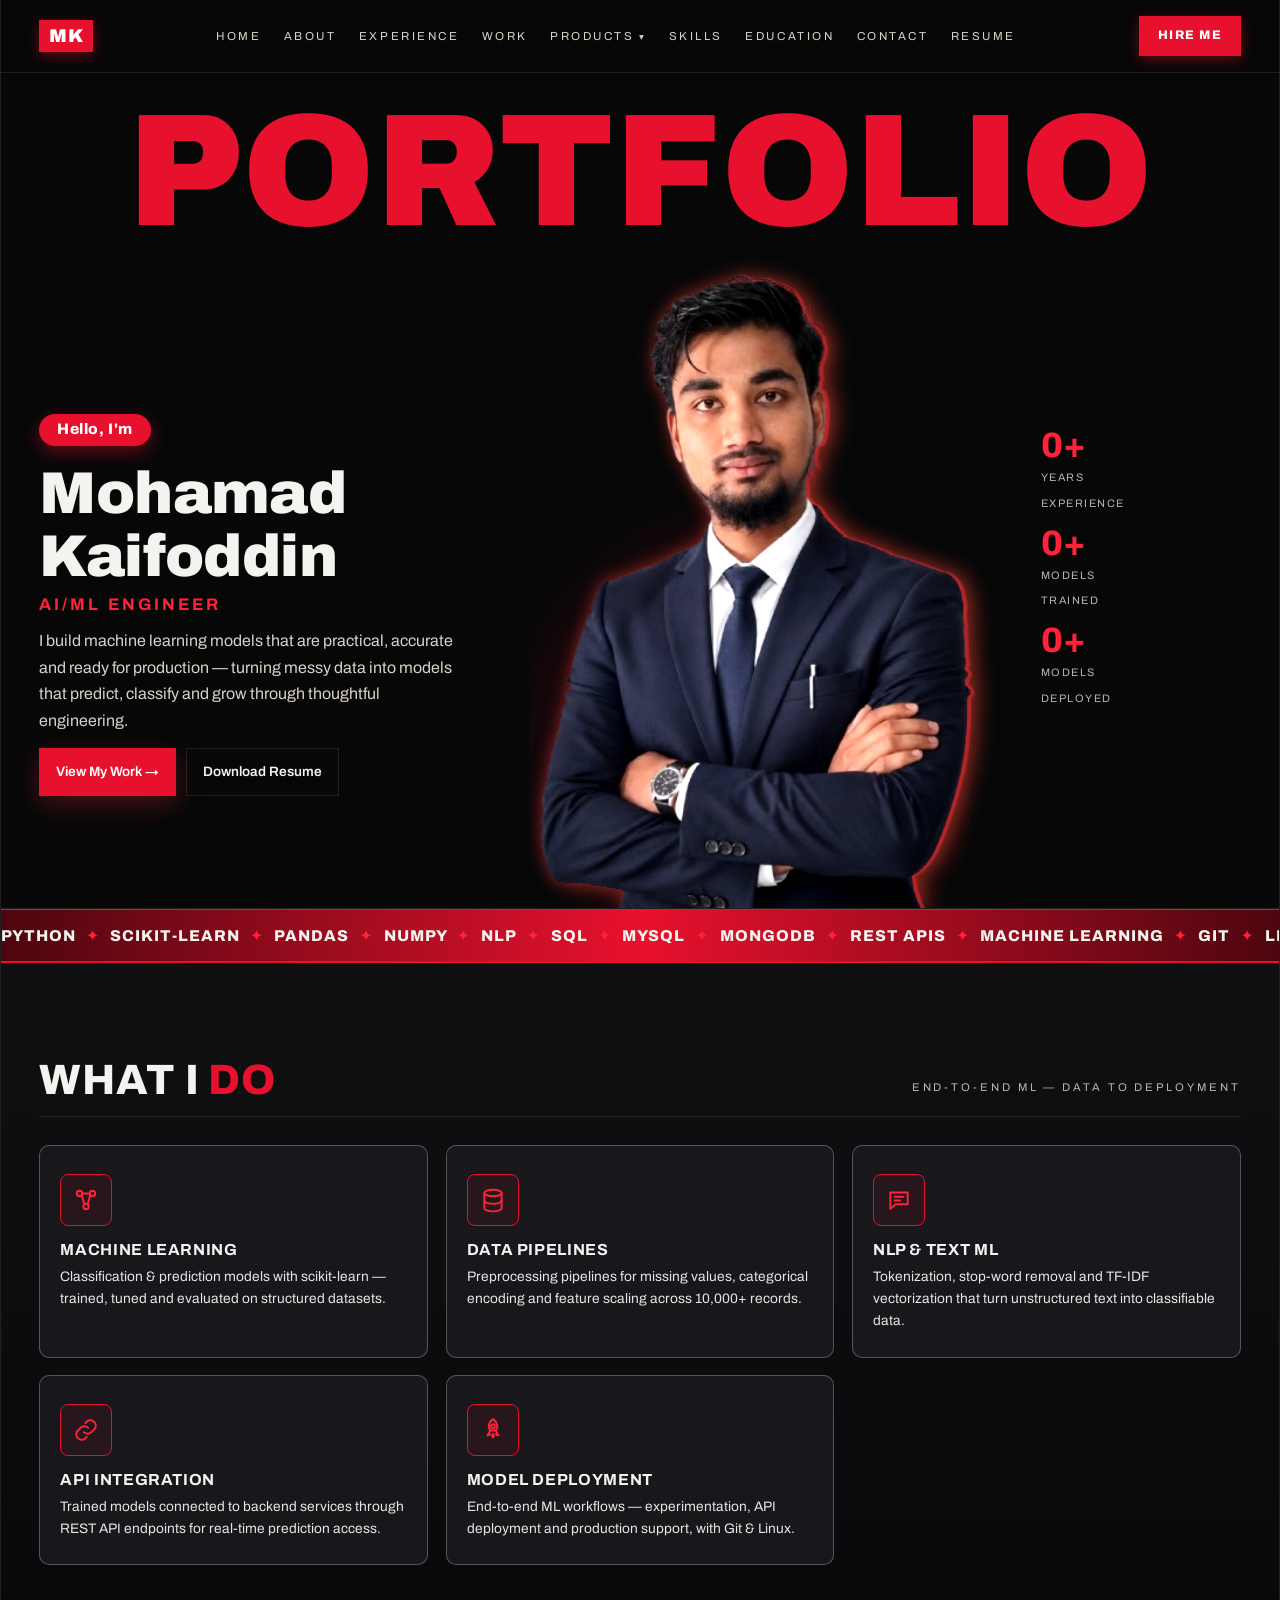
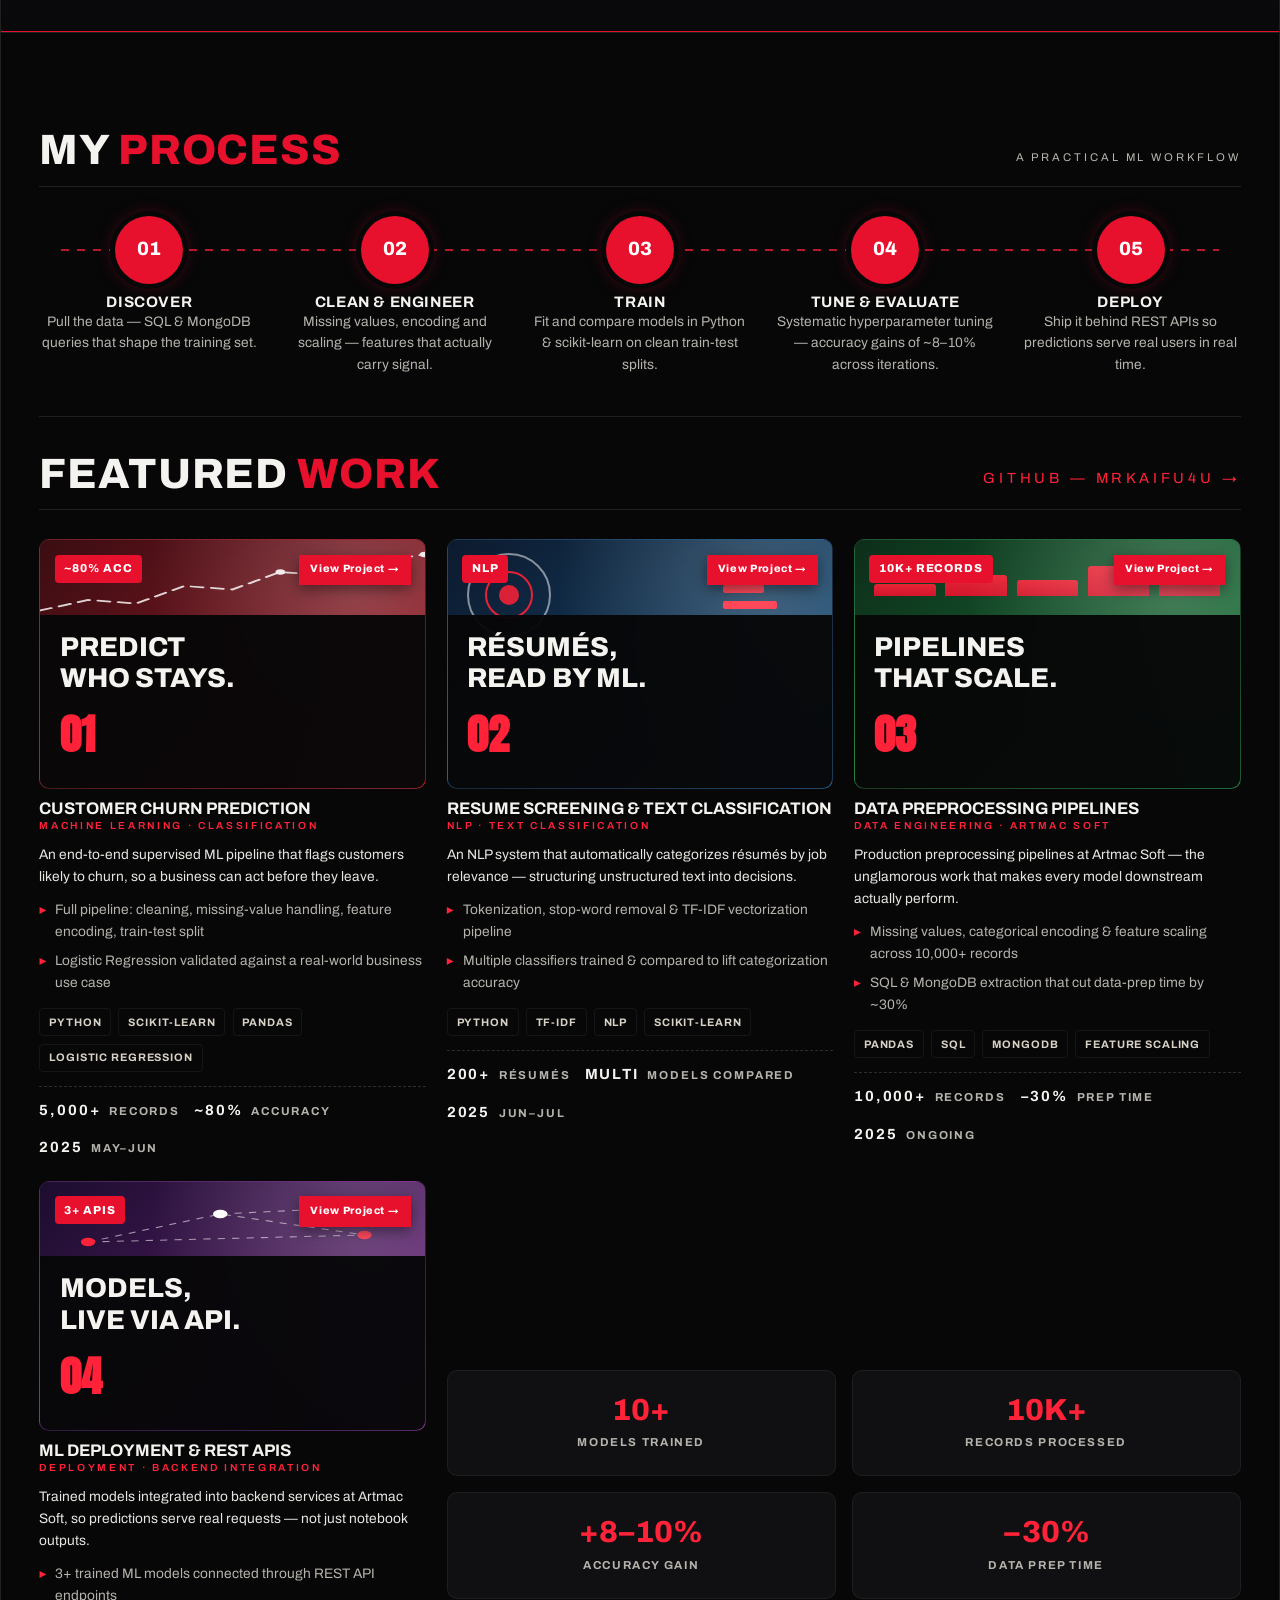
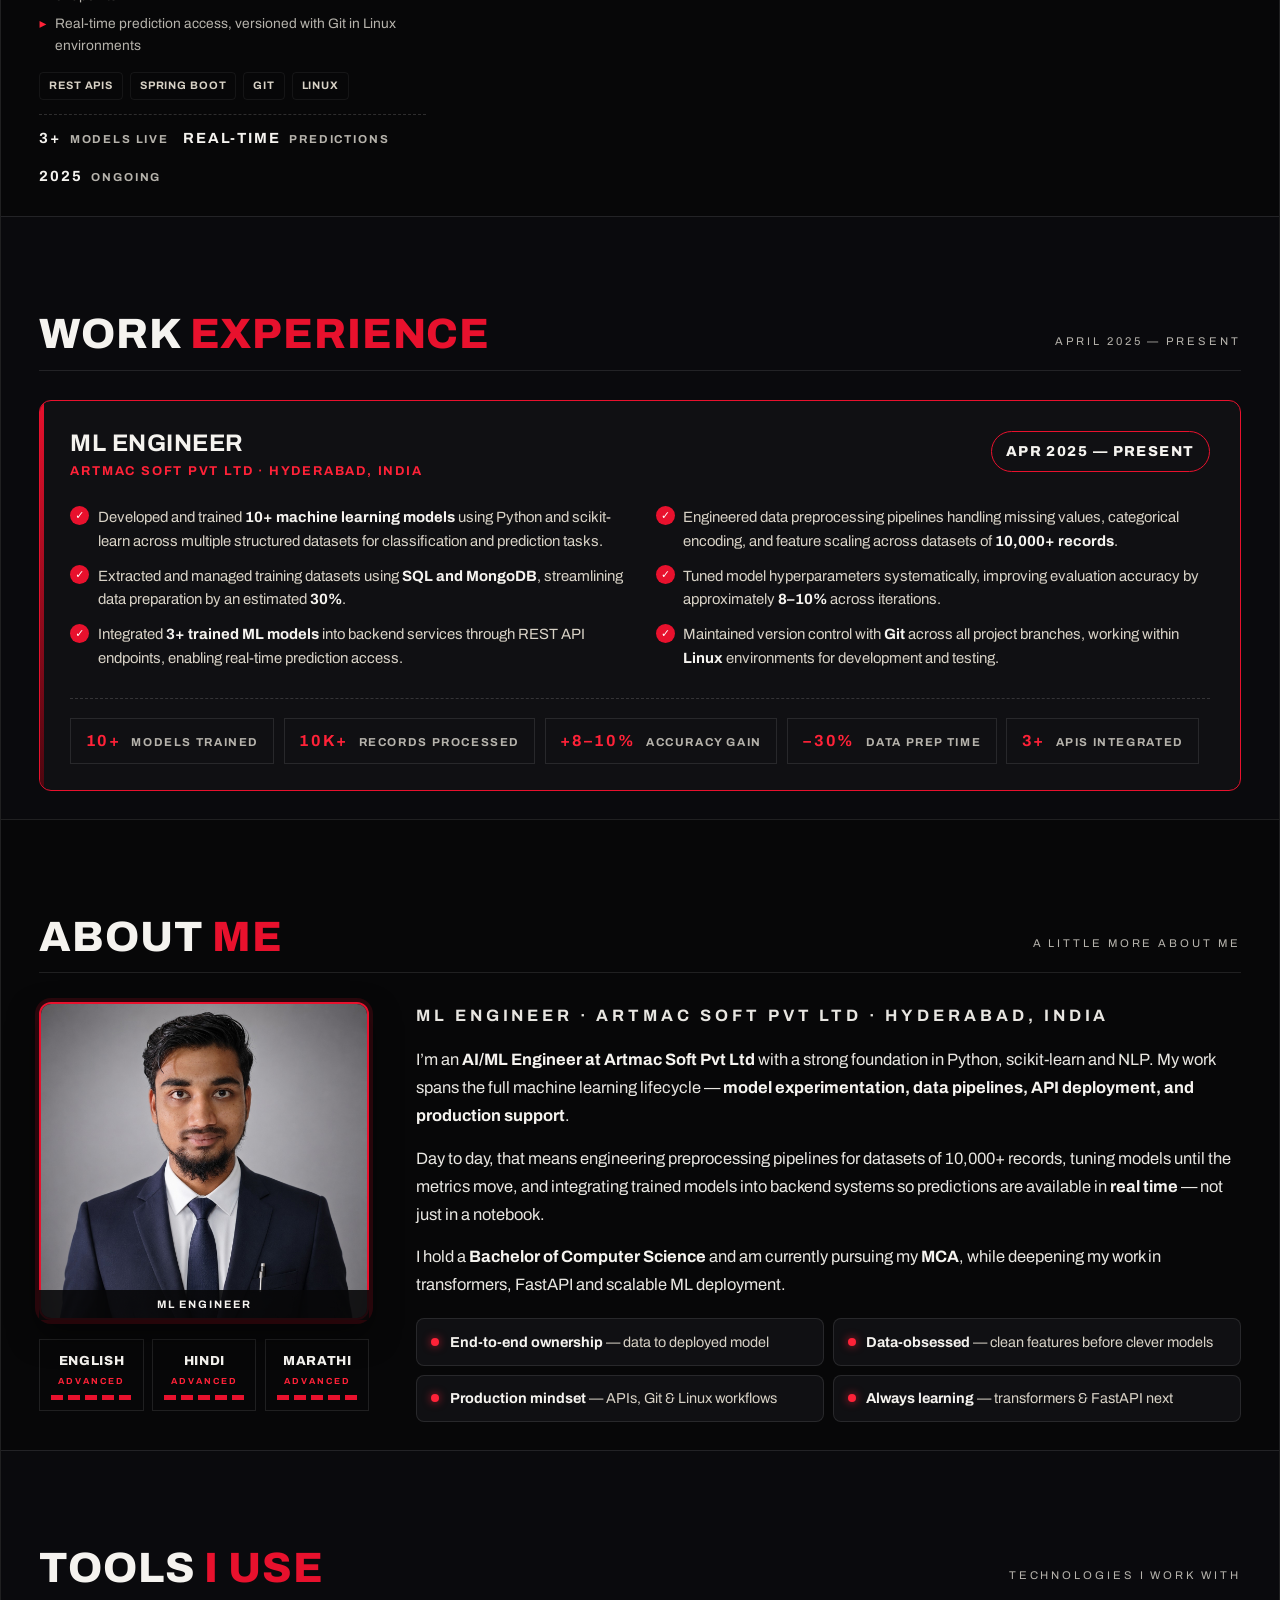
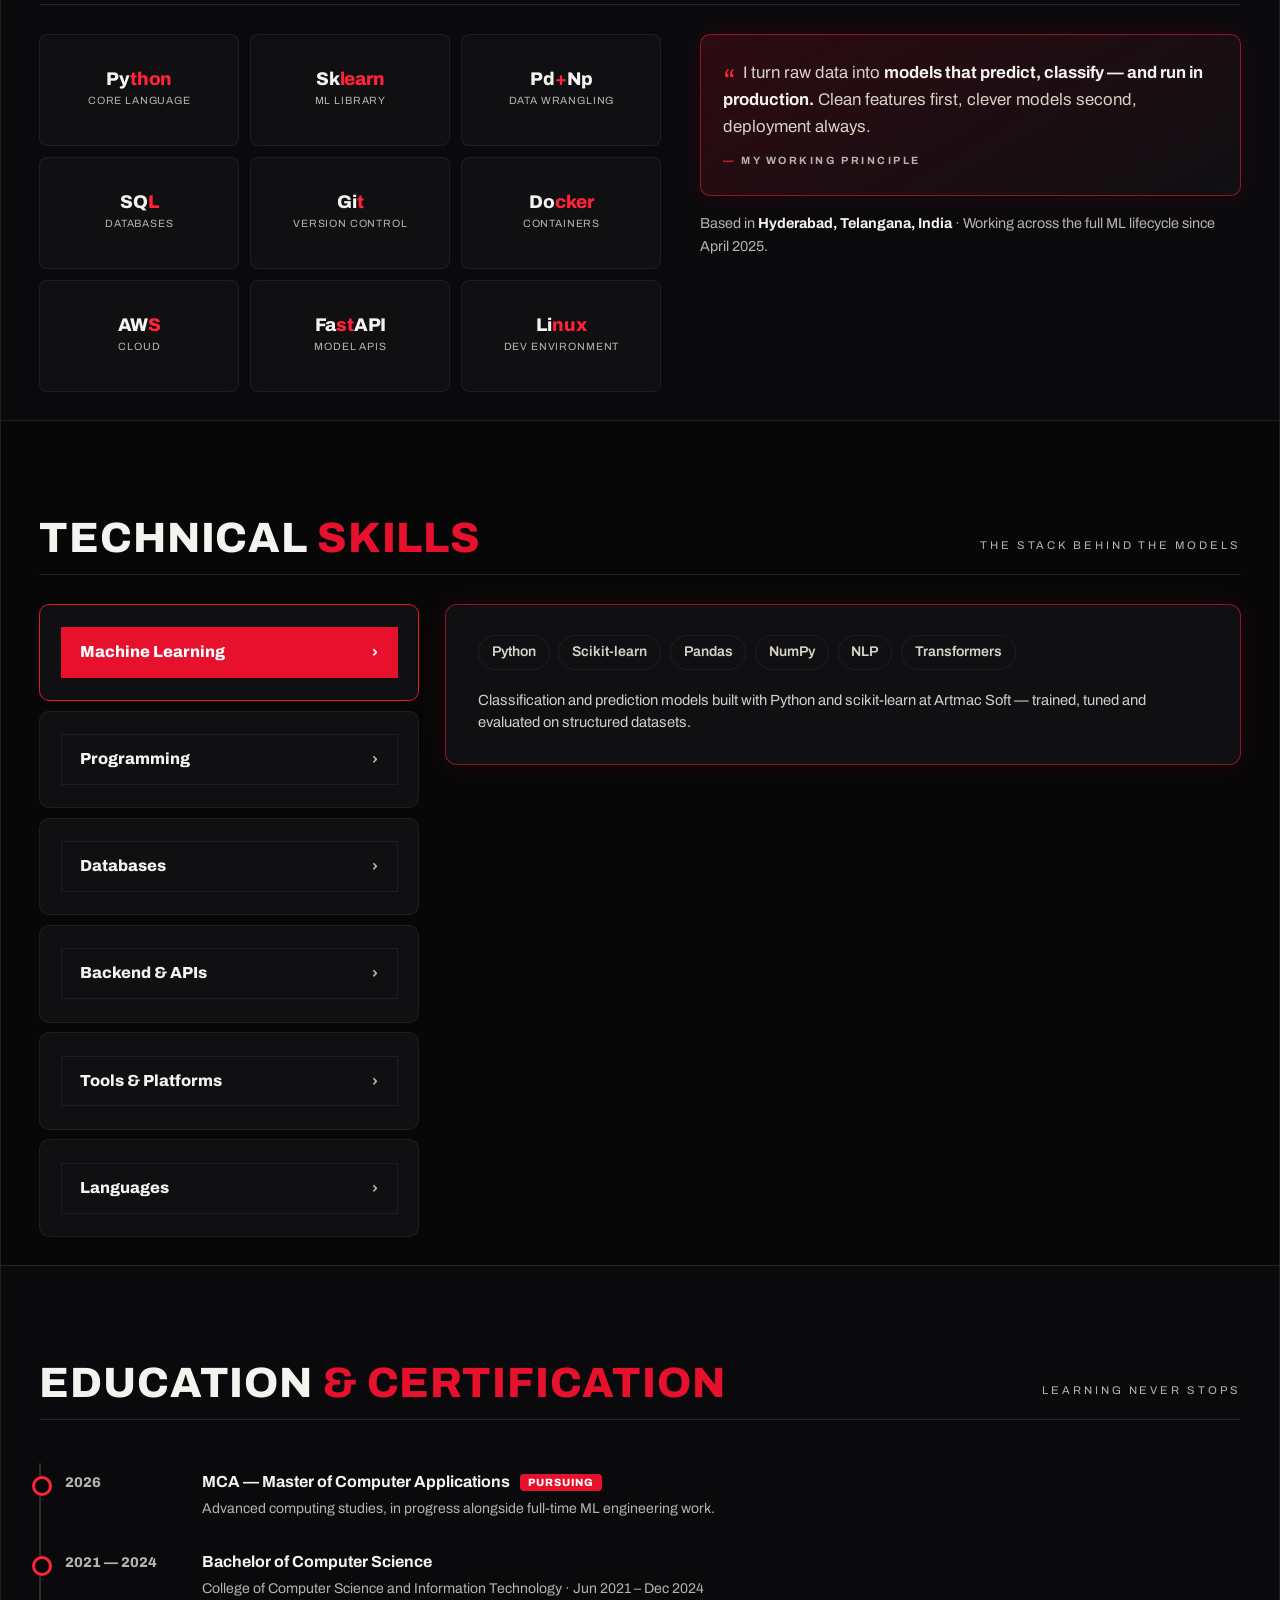
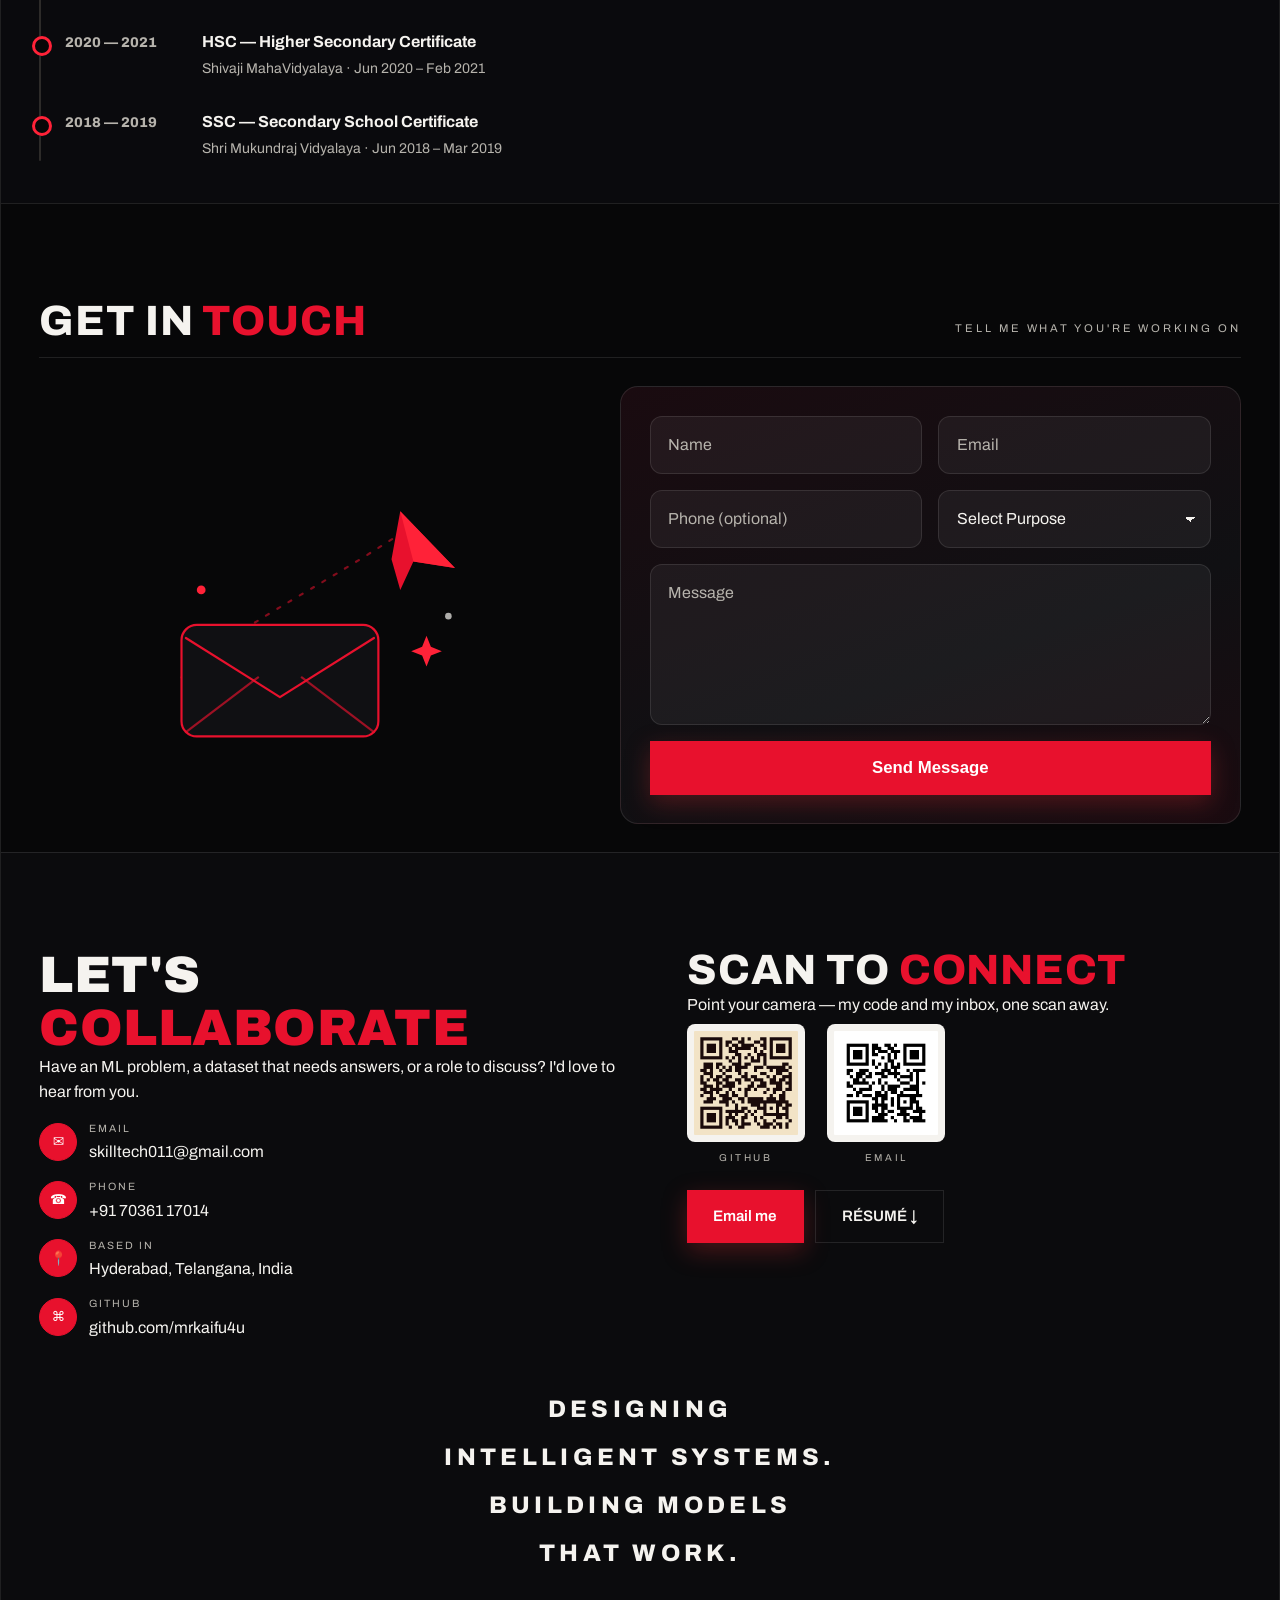
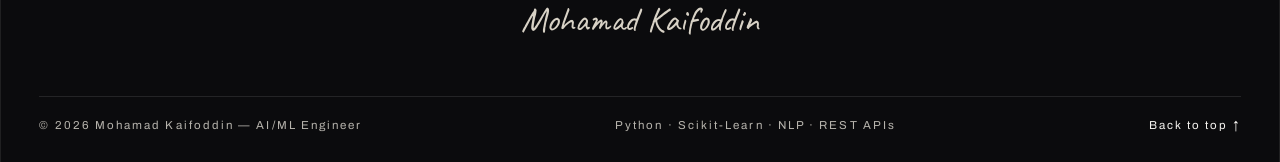
==== commit 53c37260: "Navbar v59: PRODUCTS dropdown with KaifFlow submenu link" ====
--- a/portfolio_webiste/index.html
+++ b/portfolio_webiste/index.html
@@ -11,7 +11,8 @@
   <link rel="preconnect" href="https://fonts.googleapis.com" />
   <link rel="preconnect" href="https://fonts.gstatic.com" crossorigin />
   <link href="https://fonts.googleapis.com/css2?family=Anton&family=Archivo:wght@400;500;600;700;800;900&family=Caveat:wght@600;700&family=Inter:wght@400;500;600;700&display=swap" rel="stylesheet" />
-  <link rel="stylesheet" href="style.css?v=52" />
+  <link rel="stylesheet" href="style.css?v=59" />
+  <link rel="stylesheet" href="admin.css?v=59" />
   <link rel="icon" href="data:image/svg+xml,<svg xmlns='http://www.w3.org/2000/svg' viewBox='0 0 100 100'><rect width='100' height='100' rx='20' fill='%23c1272d'/><text x='50' y='68' font-size='52' text-anchor='middle' fill='%23f2e3c6' font-family='Arial' font-weight='bold'>MK</text></svg>" />
   <noscript><style>.page-skeleton{display:none!important}</style></noscript>
 </head>
@@ -36,6 +37,12 @@
         <a href="#about">About</a>
         <a href="#experience">Experience</a>
         <a href="#work">Work</a>
+        <div class="nav-drop" id="navProducts">
+          <button class="nav-drop-btn" type="button" aria-haspopup="true" aria-expanded="false" aria-controls="navProductsSub">Products <span class="nav-chev">▾</span></button>
+          <div class="nav-sub" id="navProductsSub" role="menu">
+            <a href="https://mrkaifu4u.github.io/download_url_project/" target="_blank" rel="noopener" role="menuitem">KaifFlow</a>
+          </div>
+        </div>
         <a href="#skills">Skills</a>
         <a href="#education">Education</a>
         <a href="#get-in-touch">Contact</a>
@@ -53,9 +60,9 @@
       <div class="hero-grid">
         <div class="hero-left reveal">
           <p class="hello">Hello, I'm</p>
-          <h2>Mohamad<br />Kaifoddin</h2>
-          <p class="role">AI/ML Engineer</p>
-          <p class="hero-text">I build machine learning models that are practical, accurate and ready for production — turning messy data into models that predict, classify and grow through thoughtful engineering.</p>
+          <h2 id="heroName">Mohamad<br />Kaifoddin</h2>
+          <p class="role" id="heroRole">AI/ML Engineer</p>
+          <p class="hero-text" id="heroBio">I build machine learning models that are practical, accurate and ready for production — turning messy data into models that predict, classify and grow through thoughtful engineering.</p>
           <div class="hero-cta">
             <a class="btn btn-red" href="#work">View My Work →</a>
             <a class="btn btn-ghost" href="Mohamad_Kaifoddin_AI_ML_Engineer_1-3Yrs.pdf" download="Mohamad_Kaifoddin_AI_ML_Engineer_1-3Yrs.pdf">Download Resume</a>
@@ -260,8 +267,8 @@
           </div>
         </div>
         <div class="about-col-text">
-          <p class="about-role">ML ENGINEER · ARTMAC SOFT PVT LTD · HYDERABAD, INDIA</p>
-          <p>I’m an <b>AI/ML Engineer at Artmac Soft Pvt Ltd</b> with a strong foundation in Python, scikit-learn and NLP. My work spans the full machine learning lifecycle — <b>model experimentation, data pipelines, API deployment, and production support</b>.</p>
+          <p class="about-role" id="aboutRole">ML ENGINEER · ARTMAC SOFT PVT LTD · HYDERABAD, INDIA</p>
+          <p id="aboutText">I’m an <b>AI/ML Engineer at Artmac Soft Pvt Ltd</b> with a strong foundation in Python, scikit-learn and NLP. My work spans the full machine learning lifecycle — <b>model experimentation, data pipelines, API deployment, and production support</b>.</p>
           <p>Day to day, that means engineering preprocessing pipelines for datasets of 10,000+ records, tuning models until the metrics move, and integrating trained models into backend systems so predictions are available in <b>real time</b> — not just in a notebook.</p>
           <p>I hold a <b>Bachelor of Computer Science</b> and am currently pursuing my <b>MCA</b>, while deepening my work in transformers, FastAPI and scalable ML deployment.</p>
           <ul class="traits">
@@ -400,7 +407,7 @@
         <ul class="contact-list">
           <li><span class="contact-ic">✉</span><div><span class="contact-label">EMAIL</span><a href="mailto:skilltech011@gmail.com">skilltech011@gmail.com</a></div></li>
           <li><span class="contact-ic">☎</span><div><span class="contact-label">PHONE</span><a href="tel:+917036117014">+91 70361 17014</a></div></li>
-          <li><span class="contact-ic">📍</span><div><span class="contact-label">BASED IN</span>Hyderabad, Telangana, India</div></li>
+          <li><span class="contact-ic">📍</span><div><span class="contact-label">BASED IN</span><span id="siteLocation">Hyderabad, Telangana, India</span></div></li>
           <li><span class="contact-ic">⌘</span><div><span class="contact-label">GITHUB</span><a href="https://github.com/mrkaifu4u" target="_blank" rel="noopener">github.com/mrkaifu4u</a></div></li>
         </ul>
       </div>
@@ -437,9 +444,13 @@
     </div>
   </div>
 
+  <!-- ADMIN PANEL : shown only for #admin_login / #admin hashes (admin.js) -->
+  <div id="admin-root" hidden></div>
+
   <script src="https://cdnjs.cloudflare.com/ajax/libs/gsap/3.12.5/gsap.min.js"></script>
   <script src="https://cdnjs.cloudflare.com/ajax/libs/gsap/3.12.5/ScrollTrigger.min.js"></script>
   <script src="https://cdnjs.cloudflare.com/ajax/libs/lottie-web/5.12.2/lottie.min.js"></script>
-  <script src="script.js?v=52"></script>
+  <script src="script.js?v=59"></script>
+  <script src="admin.js?v=59" defer></script>
 </body>
 </html>
--- a/portfolio_webiste/style.css
+++ b/portfolio_webiste/style.css
@@ -48,6 +48,18 @@
 .topnav a::after{content:"";position:absolute;left:0;bottom:-4px;height:2px;width:0;background:var(--red-bright);transition:width .3s}
 .topnav a:hover{color:var(--cream)}
 .topnav a:hover::after{width:100%}
+.nav-drop{position:relative;display:flex;align-items:center}
+.nav-drop-btn{background:none;border:0;padding:0;font:inherit;color:var(--cream-dim);letter-spacing:.22em;font-size:.72rem;text-transform:uppercase;cursor:pointer;position:relative;transition:color .25s}
+.nav-drop-btn::after{content:"";position:absolute;left:0;bottom:-4px;height:2px;width:0;background:var(--red-bright);transition:width .3s}
+.nav-drop-btn:hover{color:var(--cream)}
+.nav-drop-btn:hover::after{width:100%}
+.nav-chev{display:inline-block;font-size:.6rem;transition:transform .25s}
+.nav-drop.open .nav-chev{transform:rotate(180deg)}
+.nav-sub{display:none;position:absolute;top:calc(100% + 10px);left:50%;transform:translateX(-50%);min-width:180px;background:var(--bg2);border:1px solid var(--line);border-radius:10px;padding:.4rem 0;box-shadow:0 18px 30px rgba(0,0,0,.5);z-index:70}
+.nav-drop.open .nav-sub{display:block}
+.nav-sub a{display:block;padding:.7rem 1.1rem;letter-spacing:.14em}
+.nav-sub a:hover{background:rgba(232,17,45,.12)}
+.nav-sub a::after{display:none}
 .available{color:var(--cream-dim)}
 .available i{display:inline-block;width:8px;height:8px;border-radius:50%;background:var(--red-bright);margin-right:.45rem;animation:pulse 1.6s infinite}
 @keyframes pulse{0%,100%{box-shadow:0 0 0 0 rgba(232,69,44,.55)}50%{box-shadow:0 0 0 7px rgba(232,69,44,0)}}
@@ -287,6 +299,7 @@
 .contact-form textarea{resize:vertical;min-height:130px}
 .form-send{width:100%;justify-content:center;padding:1rem;font-size:1.05rem}
 .form-success{margin:0;color:#7ee2a8;text-align:center;font-weight:600}
+.form-disabled-note{margin:0;padding:1.25rem 1rem;text-align:center;color:#f5f3ef;background:#1a1a1d;border:1px solid #2a2a2e;border-radius:10px;line-height:1.6}
 
 /* Success pop-up */
 .modal{position:fixed;inset:0;z-index:100;display:flex;align-items:center;justify-content:center;background:rgba(0,0,0,.72);backdrop-filter:blur(3px);padding:1rem}
@@ -443,6 +456,11 @@
   .topnav a{display:block;width:100%;padding:.75rem 0;border-bottom:1px solid var(--line-soft);font-size:.9rem;letter-spacing:.14em}
   .topnav a:last-child{border-bottom:0}
   .topnav a::after{display:none}
+  .nav-drop{border-bottom:1px solid var(--line-soft)}
+  .nav-drop-btn{display:block;width:100%;padding:.75rem 0;background:none;border:0;font-size:.9rem;letter-spacing:.14em;color:var(--cream-dim);text-transform:uppercase;text-align:left;cursor:pointer}
+  .nav-drop-btn::after{display:none}
+  .nav-sub{position:static;transform:none;min-width:0;background:none;border:0;border-radius:0;box-shadow:none;padding:0 0 .5rem}
+  .nav-sub a{padding:.55rem 0 .55rem 1rem;border-bottom:0;font-size:.85rem}
   .nav-toggle{display:flex;flex-direction:column;justify-content:center;align-items:stretch;gap:5px;width:40px;height:40px;margin-left:auto;padding:9px 8px;background:none;border:0;cursor:pointer;flex:none}
   .nav-toggle span{display:block;height:2px;background:var(--cream);border-radius:2px;transition:transform .3s,opacity .3s}
   .topbar.nav-open .nav-toggle span:nth-child(1){transform:translateY(7px) rotate(45deg)}
--- a/portfolio_webiste/admin.css
+++ b/portfolio_webiste/admin.css
@@ -0,0 +1,272 @@
+/* Admin panel v58 — full rebuild to match the MK reference images.
+   Black / dark charcoal backgrounds, bright red accent, white / light-grey
+   text, red gradient buttons, subtle red glow, rounded cards with thin
+   borders. These rules only apply when the body has .admin-mode, so the
+   public portfolio is untouched. */
+body.admin-mode{background:#070708;color:#f5f3ef}
+body.admin-mode .poster,
+body.admin-mode .page-skeleton,
+body.admin-mode .progress,
+body.admin-mode .cursor{display:none!important}
+#admin-root{display:block;min-height:100vh;font-family:Archivo,Inter,system-ui,sans-serif}
+#admin-root[hidden]{display:none}
+
+/* ---------- shared ---------- */
+.admin-card{max-width:520px;margin:8vh auto 0;background:#111113;border:1px solid #2a2a2e;border-radius:14px;padding:2rem}
+.admin-logo{display:inline-flex;align-items:center;justify-content:center;width:52px;height:52px;background:#e8112d;color:#fff;font-family:Archivo,sans-serif;font-weight:900;font-size:1.25rem;border-radius:0}
+.admin-logo-sm{width:44px;height:44px;font-size:1.05rem;flex:none}
+.mk-m{color:#fff}
+.mk-k{color:#ff2d3f}
+.admin-msg{color:#ff6b7a;font-size:.9rem;min-height:1.2em;margin:.4rem 0 .8rem}
+.admin-link{margin-top:1rem;font-size:.9rem}
+.admin-link a,.admin-back a,.admin-card a,.admin-main a{color:#ff4d5e;text-decoration:none}
+.admin-link a:hover,.admin-back a:hover,.admin-card a:hover,.admin-main a:hover{text-decoration:underline}
+.admin-back{margin-top:.6rem;font-size:.9rem}
+.admin-note{color:#b9b3a8;font-size:.88rem;margin-top:1.4rem}
+.admin-meta{color:#b9b3a8;font-size:.85rem}
+.admin-sub{color:#b9b3a8;margin:0 0 1.4rem}
+.admin-btn{display:inline-block;padding:.7rem 1.4rem;border-radius:8px;border:0;cursor:pointer;font-weight:700;font-size:.9rem;font-family:inherit;text-decoration:none;background:linear-gradient(180deg,#ff2d3f,#e8112d);color:#fff}
+.admin-btn:hover{filter:brightness(1.1)}
+.admin-btn:disabled{opacity:.6;cursor:not-allowed}
+.admin-btn-red{background:linear-gradient(180deg,#ff2d3f,#e8112d);color:#fff}
+.admin-btn-ghost{background:transparent;color:#f5f3ef;border:1px solid #55555c}
+.admin-btn-ghost:hover{border-color:#f5f3ef;filter:none}
+.admin-btn-danger{background:transparent;color:#ff6b6b;border:1px solid #ff6b6b}
+.admin-btn-danger:hover{background:rgba(255,107,107,.12);filter:none}
+.admin-btn-danger.armed{background:#e8112d;color:#fff;border-color:#e8112d}
+.admin-btn-sm{padding:.45rem .9rem;font-size:.82rem}
+.admin-btn-login{width:100%;padding:.9rem 1.4rem;font-size:1rem;border-radius:10px;box-shadow:0 6px 24px rgba(232,17,45,.45)}
+.admin-btn-login span{margin-right:.5rem}
+.admin-icon-btn{background:transparent;border:1px solid #333338;color:#d8d2c6;border-radius:6px;padding:.3rem .55rem;cursor:pointer;font-size:.85rem;font-family:inherit}
+.admin-icon-btn:hover{border-color:#e8112d;color:#fff}
+.admin-icon-btn.armed{background:#e8112d;color:#fff;border-color:#e8112d}
+.admin-icon-danger:hover{border-color:#ff6b6b;color:#ff6b6b}
+
+/* ---------- login page (matches the glowing login image) ---------- */
+.admin-login-page{position:relative;min-height:100vh;display:flex;align-items:center;justify-content:center;padding:2rem 1rem;overflow:hidden;background:#070708}
+.admin-login-bg{position:absolute;inset:0;pointer-events:none}
+.admin-login-bg::before{content:"";position:absolute;top:-20%;left:-10%;width:60%;height:60%;background:radial-gradient(ellipse at center,rgba(232,17,45,.35),transparent 65%)}
+.admin-login-bg::after{content:"";position:absolute;bottom:-25%;right:-15%;width:70%;height:70%;background:radial-gradient(ellipse at center,rgba(232,17,45,.28),transparent 65%)}
+.admin-login-dots{position:absolute;width:120px;height:90px;background-image:radial-gradient(rgba(232,17,45,.7) 2px,transparent 2.5px);background-size:22px 22px}
+.admin-login-dots-tl{top:6%;left:4%}
+.admin-login-dots-br{bottom:12%;right:4%}
+.admin-login-wave{position:absolute;left:-10%;right:-10%;bottom:-40px;height:180px;background:linear-gradient(180deg,transparent,rgba(232,17,45,.35) 55%,rgba(232,17,45,.55));border-radius:50% 50% 0 0/100% 100% 0 0;filter:blur(2px)}
+.admin-login-card{position:relative;width:100%;max-width:560px;background:linear-gradient(180deg,#141416,#0d0d0f);border:1px solid rgba(232,17,45,.6);border-radius:16px;padding:2.6rem 2.8rem 2.2rem;text-align:center;box-shadow:0 0 40px rgba(232,17,45,.35),0 0 90px rgba(232,17,45,.15)}
+.admin-login-logo{font-family:Archivo,sans-serif;font-weight:900;font-size:3.4rem;line-height:1;letter-spacing:-.02em;margin-bottom:.8rem}
+.admin-login-card h1{font-size:1.9rem;font-weight:800;margin:0 0 .7rem;color:#fff}
+.admin-login-card h1 span{color:#ff2d3f}
+.admin-login-sub{display:flex;align-items:center;justify-content:center;gap:1rem;color:#d8d2c6;font-size:1rem;margin:0 0 1.8rem}
+.admin-login-line{display:block;width:64px;height:2px;background:#e8112d}
+.admin-field{position:relative;margin-bottom:1rem}
+.admin-field-ic{position:absolute;left:.9rem;top:50%;transform:translateY(-50%);color:#b9b3a8;font-size:1.05rem;display:flex;align-items:center}
+.admin-field input{width:100%;padding:.85rem .9rem .85rem 2.9rem;background:#1c1c1f;border:1px solid #3a3a3f;border-radius:10px;color:#f5f3ef;font-size:1rem;font-family:inherit;box-sizing:border-box}
+.admin-field input:focus{outline:none;border-color:#e8112d;box-shadow:0 0 0 3px rgba(232,17,45,.25)}
+.admin-field input::placeholder{color:#8a8578}
+.admin-eye{position:absolute;right:.6rem;top:50%;transform:translateY(-50%);background:transparent;border:0;color:#b9b3a8;cursor:pointer;font-size:.8rem;font-weight:700;font-family:inherit;padding:.3rem .5rem}
+.admin-eye:hover{color:#fff}
+.admin-login-card .admin-link{margin-top:1.2rem}
+.admin-login-card .admin-back{margin-top:.5rem}
+
+/* ---------- sidebar shell ---------- */
+.admin-shell{display:flex;min-height:100vh}
+.admin-sidebar{width:250px;flex:none;background:#0d0d0f;border-right:1px solid #222226;display:flex;flex-direction:column;position:sticky;top:0;height:100vh;overflow-y:auto}
+.admin-side-brand{display:flex;align-items:center;gap:.8rem;padding:1.2rem 1.2rem 1rem;border-bottom:1px solid #222226}
+.admin-side-brand-text{display:flex;flex-direction:column;line-height:1.25}
+.admin-side-brand-text strong{font-size:.95rem;font-weight:800}
+.admin-nav{display:flex;flex-direction:column;gap:.3rem;padding:1rem .8rem;flex:1}
+.admin-nav-item{display:flex;align-items:center;gap:.8rem;padding:.7rem .9rem;border-radius:8px;color:#d8d2c6;text-decoration:none;font-weight:600;font-size:.93rem}
+.admin-nav-item:hover{background:#161618;color:#fff;text-decoration:none}
+.admin-nav-item.active{background:linear-gradient(90deg,#ff2d3f,#e8112d);color:#fff;box-shadow:0 4px 16px rgba(232,17,45,.35)}
+.admin-nav-icon{font-size:1.05rem;width:1.4rem;text-align:center;flex:none}
+.admin-nav-label{flex:1}
+.admin-nav-badge{background:#e8112d;color:#fff;font-size:.72rem;font-weight:800;min-width:1.35rem;height:1.35rem;border-radius:999px;display:inline-flex;align-items:center;justify-content:center;padding:0 .3rem}
+.admin-nav-item.active .admin-nav-badge{background:#fff;color:#e8112d}
+.admin-side-foot{padding:1rem 1.2rem;border-top:1px solid #222226;display:flex;flex-direction:column;gap:.7rem}
+.admin-side-link{color:#ff4d5e;text-decoration:none;font-size:.9rem;font-weight:600}
+.admin-side-link:hover{text-decoration:underline}
+.admin-logout{width:100%}
+.admin-main-wrap{flex:1;min-width:0;display:flex;flex-direction:column}
+.admin-header{display:flex;align-items:center;gap:1rem;padding:.9rem 1.6rem;border-bottom:1px solid #222226;background:#0a0a0c;position:sticky;top:0;z-index:5}
+.admin-header-title{flex:1;min-width:0}
+.admin-header-title h2{margin:0;font-size:1.3rem;font-weight:800}
+.admin-header-title p{margin:.1rem 0 0;color:#b9b3a8;font-size:.85rem}
+.admin-range{padding:.55rem .8rem;background:#0a0a0c;border:1px solid #333338;border-radius:8px;color:#f5f3ef;font-size:.9rem;font-family:inherit}
+.admin-bell{position:relative;background:transparent;border:1px solid #333338;color:#d8d2c6;border-radius:8px;padding:.55rem .7rem;cursor:pointer;font-size:1rem;font-family:inherit}
+.admin-bell:hover{border-color:#e8112d;color:#fff}
+.admin-bell-badge{position:absolute;top:-6px;right:-6px;background:#e8112d;color:#fff;font-size:.68rem;font-weight:800;min-width:1.2rem;height:1.2rem;border-radius:999px;display:inline-flex;align-items:center;justify-content:center;padding:0 .25rem}
+.admin-user-chip{display:flex;align-items:center;gap:.6rem;background:transparent;border:1px solid #333338;border-radius:999px;padding:.3rem .9rem .3rem .3rem;cursor:pointer;font-family:inherit;color:#f5f3ef}
+.admin-user-chip:hover{border-color:#e8112d}
+.admin-user-avatar{width:2rem;height:2rem;border-radius:50%;background:linear-gradient(135deg,#ff2d3f,#e8112d);display:inline-flex;align-items:center;justify-content:center;font-weight:800;font-size:.9rem;color:#fff;flex:none}
+.admin-user-text{display:flex;flex-direction:column;line-height:1.15;text-align:left}
+.admin-user-text strong{font-size:.85rem}
+.admin-user-text span{font-size:.7rem;color:#b9b3a8}
+.admin-menu-btn{display:none;background:transparent;border:1px solid #333338;color:#f5f3ef;border-radius:8px;padding:.45rem .7rem;cursor:pointer;font-size:1rem}
+.admin-main{padding:1.6rem;max-width:1180px;width:100%;margin:0 auto;box-sizing:border-box}
+.admin-main h2{margin:0 0 .6rem;font-size:1.3rem;font-weight:800}
+.admin-welcome{color:#b9b3a8;font-size:1rem;margin:0 0 1.2rem}
+.admin-welcome strong{color:#f5f3ef}
+
+/* ---------- stat cards ---------- */
+.admin-stats{display:flex;gap:.8rem;flex-wrap:wrap;margin-bottom:1.2rem}
+.admin-stat{background:#111113;border:1px solid #2a2a2e;border-radius:12px;padding:1rem 1.2rem;min-width:120px;flex:1;display:flex;flex-direction:column;gap:.15rem}
+.admin-stat-ic{font-size:1.1rem;color:#ff4d5e}
+.admin-stat-num{display:block;font-size:1.7rem;font-weight:900;color:#fff}
+.admin-stat-red .admin-stat-num{color:#ff4d5e}
+.admin-stat-green .admin-stat-num{color:#4ade80}
+.admin-stat-amber .admin-stat-num{color:#fbbf24}
+.admin-stat-label{font-size:.78rem;color:#b9b3a8;text-transform:uppercase;letter-spacing:.06em}
+
+/* ---------- panels / grids ---------- */
+.admin-panel{background:#111113;border:1px solid #2a2a2e;border-radius:12px;padding:1.2rem;margin-bottom:1rem}
+.admin-panel h3{font-size:1rem;font-weight:800;margin:0 0 .9rem}
+.admin-h3{margin-top:1.4rem!important}
+.admin-dash-grid{display:grid;grid-template-columns:1.4fr 1fr 1fr;gap:1rem;align-items:start}
+.admin-dash-grid2{display:grid;grid-template-columns:1.6fr 1fr;gap:1rem;align-items:start}
+.admin-detail-grid{display:grid;grid-template-columns:1fr 1fr;gap:1rem;align-items:start;margin-bottom:1rem}
+.admin-actions{display:flex;flex-direction:column;gap:.6rem}
+.admin-actions .admin-btn{text-align:center}
+.admin-recent{list-style:none;margin:0;padding:0}
+.admin-recent li{border-bottom:1px solid #222226}
+.admin-recent li:last-child{border-bottom:0}
+.admin-recent a{display:flex;align-items:center;gap:.7rem;padding:.6rem 0;color:#f5f3ef;text-decoration:none}
+.admin-recent a:hover strong{text-decoration:underline}
+.admin-recent strong{font-size:.92rem}
+.admin-recent span{flex:1;color:#b9b3a8;font-size:.82rem;white-space:nowrap;overflow:hidden;text-overflow:ellipsis}
+.admin-custom-range{display:flex;gap:.8rem;align-items:flex-end;flex-wrap:wrap;margin-bottom:1rem}
+.admin-custom-range label{font-size:.85rem;font-weight:600;color:#d8d2c6}
+.admin-custom-range input{margin-left:.4rem;padding:.55rem .7rem;background:#0a0a0c;border:1px solid #333338;border-radius:8px;color:#f5f3ef;font-family:inherit}
+
+/* ---------- charts ---------- */
+.admin-chart{width:100%;height:auto;display:block}
+.admin-donut{width:180px;height:180px;flex:none}
+.admin-donut-wrap{margin-top:.4rem}
+.admin-donut-flex{display:flex;align-items:center;gap:1.2rem;flex-wrap:wrap}
+.admin-legend{list-style:none;margin:0;padding:0;flex:1;min-width:160px}
+.admin-legend li{display:flex;align-items:center;gap:.6rem;padding:.3rem 0;font-size:.88rem}
+.admin-legend-dot{width:.7rem;height:.7rem;border-radius:50%;flex:none}
+.admin-legend-label{flex:1;color:#d8d2c6}
+.admin-legend-val{color:#b9b3a8;font-weight:700}
+.admin-bars{display:flex;flex-direction:column;gap:.7rem}
+.admin-bar-row{display:flex;align-items:center;gap:.8rem}
+.admin-bar-label{width:150px;flex:none;font-size:.88rem;color:#d8d2c6;text-align:right}
+.admin-bar-track{flex:1;height:14px;background:#0a0a0c;border:1px solid #222226;border-radius:999px;overflow:hidden}
+.admin-bar-fill{height:100%;border-radius:999px}
+.admin-bar-val{width:2rem;text-align:right;font-weight:800;font-size:.9rem}
+
+/* ---------- pills ---------- */
+.admin-pill{display:inline-block;font-size:.72rem;font-weight:800;text-transform:uppercase;letter-spacing:.05em;padding:.2rem .55rem;border-radius:999px;white-space:nowrap}
+.admin-pill-new{background:rgba(232,17,45,.18);color:#ff6b7a}
+.admin-pill-inprogress{background:rgba(251,191,36,.15);color:#fbbf24}
+.admin-pill-responded{background:rgba(74,222,128,.15);color:#4ade80}
+.admin-pill-closed{background:rgba(255,255,255,.08);color:#b9b3a8}
+.admin-pill-high{background:rgba(232,17,45,.18);color:#ff6b7a}
+.admin-pill-medium{background:rgba(251,191,36,.15);color:#fbbf24}
+.admin-pill-low{background:rgba(255,255,255,.08);color:#b9b3a8}
+.admin-pill-published{background:rgba(74,222,128,.15);color:#4ade80}
+.admin-pill-archived{background:rgba(255,255,255,.08);color:#b9b3a8}
+.admin-pill-superadmin{background:rgba(232,17,45,.18);color:#ff6b7a}
+.admin-pill-admin{background:rgba(59,130,246,.18);color:#7db4ff}
+.admin-pill-viewer{background:rgba(255,255,255,.08);color:#b9b3a8}
+.admin-pill-active{background:rgba(74,222,128,.15);color:#4ade80}
+.admin-pill-inactive{background:rgba(255,255,255,.08);color:#b9b3a8}
+
+/* ---------- tables / filters / pagination ---------- */
+.admin-row{display:flex;align-items:center;justify-content:space-between;gap:1rem;flex-wrap:wrap;margin-bottom:.8rem}
+.admin-filters{display:flex;gap:.6rem;flex-wrap:wrap;margin-bottom:.8rem;align-items:center}
+.admin-filters input,.admin-filters select{padding:.6rem .8rem;background:#0a0a0c;border:1px solid #333338;border-radius:8px;color:#f5f3ef;font-size:.9rem;font-family:inherit;box-sizing:border-box}
+.admin-filters input[type="search"]{flex:1;min-width:200px}
+.admin-date-lbl{display:flex;align-items:center;gap:.4rem;font-size:.85rem;font-weight:600;color:#d8d2c6}
+.admin-date-lbl input{padding:.55rem .7rem}
+.admin-table-wrap{overflow-x:auto;border:1px solid #2a2a2e;border-radius:10px;background:#111113}
+.admin-table{width:100%;border-collapse:collapse;font-size:.9rem;min-width:680px}
+.admin-table th,.admin-table td{padding:.65rem .8rem;text-align:left;border-bottom:1px solid #222226;white-space:nowrap}
+.admin-table th{color:#b9b3a8;font-size:.78rem;text-transform:uppercase;letter-spacing:.06em}
+.admin-table tbody tr{cursor:pointer}
+.admin-table tbody tr:hover{background:#161618}
+.admin-table tbody tr.selected{background:#1c0a0d}
+.admin-actions-cell{white-space:nowrap}
+.admin-actions-cell .admin-icon-btn{margin-right:.3rem}
+.row-check{cursor:pointer}
+.admin-bulk{display:flex;align-items:center;gap:.7rem;flex-wrap:wrap;background:#1c0a0d;border:1px solid #e8112d;border-radius:10px;padding:.7rem 1rem;margin-bottom:.8rem}
+.admin-bulk select{padding:.5rem .7rem;background:#0a0a0c;border:1px solid #333338;border-radius:8px;color:#f5f3ef;font-family:inherit}
+.admin-pagination{display:flex;align-items:center;justify-content:space-between;gap:1rem;flex-wrap:wrap;margin-top:1rem;color:#b9b3a8;font-size:.88rem}
+.admin-pages{display:flex;gap:.3rem;align-items:center}
+.admin-page-btn{background:transparent;border:1px solid #333338;color:#d8d2c6;border-radius:6px;padding:.35rem .65rem;cursor:pointer;font-family:inherit;font-size:.85rem}
+.admin-page-btn:hover{border-color:#e8112d;color:#fff}
+.admin-page-btn.active{background:#e8112d;border-color:#e8112d;color:#fff}
+.admin-page-btn:disabled{opacity:.4;cursor:not-allowed}
+.admin-page-ellipsis{color:#8a8578;padding:0 .2rem}
+.admin-pagination select{padding:.4rem .6rem;background:#0a0a0c;border:1px solid #333338;border-radius:8px;color:#f5f3ef;font-family:inherit}
+.admin-kv{display:grid;grid-template-columns:130px 1fr;gap:.45rem .9rem;margin:0}
+.admin-kv dt{color:#b9b3a8;font-size:.88rem}
+.admin-kv dd{margin:0;font-size:.92rem;word-break:break-word}
+.admin-detail-msg{white-space:pre-wrap;line-height:1.6;margin:0}
+.admin-detail-actions{margin-top:1rem}
+.admin-detail-actions select{padding:.6rem .8rem;background:#0a0a0c;border:1px solid #333338;border-radius:8px;color:#f5f3ef;font-family:inherit}
+
+/* ---------- forms ---------- */
+.admin-form{background:#111113;border:1px solid #2a2a2e;border-radius:12px;padding:1.4rem;margin-top:1.4rem}
+.admin-form label{display:block;font-size:.85rem;font-weight:600;color:#d8d2c6;margin-bottom:1rem}
+.admin-form input,.admin-form select,.admin-form textarea{width:100%;margin-top:.4rem;padding:.7rem .8rem;background:#0a0a0c;border:1px solid #333338;border-radius:8px;color:#f5f3ef;font-size:.95rem;font-family:inherit;box-sizing:border-box}
+.admin-form input:focus,.admin-form select:focus,.admin-form textarea:focus{outline:none;border-color:#e8112d;box-shadow:0 0 0 3px rgba(232,17,45,.25)}
+.admin-form textarea{resize:vertical}
+.admin-grid{display:grid;grid-template-columns:1fr 1fr;gap:0 1rem}
+.admin-grid label{margin-bottom:.9rem}
+.admin-check{display:flex!important;align-items:center;gap:.6rem;font-weight:600}
+.admin-check input{width:auto!important;margin-top:0!important}
+.admin-reply{background:#111113;border:1px solid #2a2a2e;border-radius:12px;padding:1.4rem;margin-top:1.4rem}
+.admin-reply h3{font-size:1.05rem;font-weight:700;margin:0 0 .6rem}
+
+/* ---------- modal ---------- */
+.admin-modal-overlay{position:fixed;inset:0;background:rgba(0,0,0,.7);display:flex;align-items:center;justify-content:center;z-index:50;padding:1rem}
+.admin-modal{background:#141416;border:1px solid #2a2a2e;border-radius:14px;padding:1.6rem;width:100%;max-width:560px;max-height:90vh;overflow-y:auto;box-shadow:0 20px 60px rgba(0,0,0,.6),0 0 30px rgba(232,17,45,.15)}
+.admin-modal-head{display:flex;align-items:center;justify-content:space-between;margin-bottom:1rem}
+.admin-modal-head h3{margin:0;font-size:1.15rem;font-weight:800}
+.admin-modal-x{background:transparent;border:0;color:#b9b3a8;font-size:1.1rem;cursor:pointer;font-family:inherit;padding:.3rem .5rem}
+.admin-modal-x:hover{color:#fff}
+.admin-modal label{display:block;font-size:.85rem;font-weight:600;color:#d8d2c6;margin-bottom:1rem}
+.admin-modal input,.admin-modal select,.admin-modal textarea{width:100%;margin-top:.4rem;padding:.7rem .8rem;background:#0a0a0c;border:1px solid #333338;border-radius:8px;color:#f5f3ef;font-size:.95rem;font-family:inherit;box-sizing:border-box}
+.admin-modal input:focus,.admin-modal select:focus,.admin-modal textarea:focus{outline:none;border-color:#e8112d;box-shadow:0 0 0 3px rgba(232,17,45,.25)}
+.admin-modal textarea{resize:vertical}
+
+/* ---------- settings tabs ---------- */
+.admin-settings-tabs{display:flex;gap:.4rem;flex-wrap:wrap;border-bottom:1px solid #2a2a2e;margin-bottom:1.2rem}
+.admin-settings-tab{background:transparent;border:0;border-bottom:2px solid transparent;color:#b9b3a8;padding:.7rem 1.1rem;cursor:pointer;font-weight:700;font-size:.92rem;font-family:inherit}
+.admin-settings-tab:hover{color:#fff}
+.admin-settings-tab.active{color:#fff;border-bottom-color:#e8112d}
+
+/* ---------- resume ---------- */
+.admin-cv-viewer{width:100%;height:620px;border:1px solid #2a2a2e;border-radius:12px;background:#fff}
+.admin-card-wide{background:#111113;border:1px solid #2a2a2e;border-radius:12px;padding:1.4rem;margin-top:1rem}
+.admin-card-wide p{margin:.3rem 0}
+.admin-cv-row{display:flex;align-items:center;gap:1rem;margin-bottom:1rem}
+.admin-cv-ic{font-size:2rem;color:#ff4d5e;flex:none}
+.admin-cv-info{display:flex;flex-direction:column;gap:.15rem;flex:1;min-width:0}
+.admin-dropzone{border:2px dashed rgba(232,17,45,.6);border-radius:12px;padding:2rem 1.4rem;text-align:center;background:rgba(232,17,45,.05)}
+.admin-dropzone.drag{border-color:#ff2d3f;background:rgba(232,17,45,.12)}
+.admin-dropzone p{margin:.3rem 0}
+.admin-progress{height:10px;background:#0a0a0c;border:1px solid #222226;border-radius:999px;overflow:hidden;margin-top:1rem}
+.admin-progress-bar{height:100%;width:0;background:linear-gradient(90deg,#ff2d3f,#e8112d);transition:width .2s ease}
+
+/* ---------- responsive ---------- */
+@media (max-width:1000px){
+  .admin-dash-grid{grid-template-columns:1fr}
+  .admin-dash-grid2{grid-template-columns:1fr}
+  .admin-detail-grid{grid-template-columns:1fr}
+}
+@media (max-width:768px){
+  .admin-sidebar{position:fixed;left:0;top:0;z-index:20;transform:translateX(-100%);transition:transform .25s ease;width:260px}
+  .admin-sidebar.open{transform:translateX(0);box-shadow:0 0 40px rgba(0,0,0,.6)}
+  .admin-menu-btn{display:inline-block}
+  .admin-header{flex-wrap:wrap;padding:.8rem 1rem}
+  .admin-header-title p{display:none}
+  .admin-user-text{display:none}
+  .admin-main{padding:1rem}
+  .admin-grid{grid-template-columns:1fr}
+  .admin-cv-viewer{height:480px}
+  .admin-login-card{padding:2rem 1.4rem}
+  .admin-login-logo{font-size:2.6rem}
+  .admin-login-card h1{font-size:1.5rem}
+  .admin-bar-label{width:110px;text-align:left}
+  .admin-donut-flex{justify-content:center}
+}
